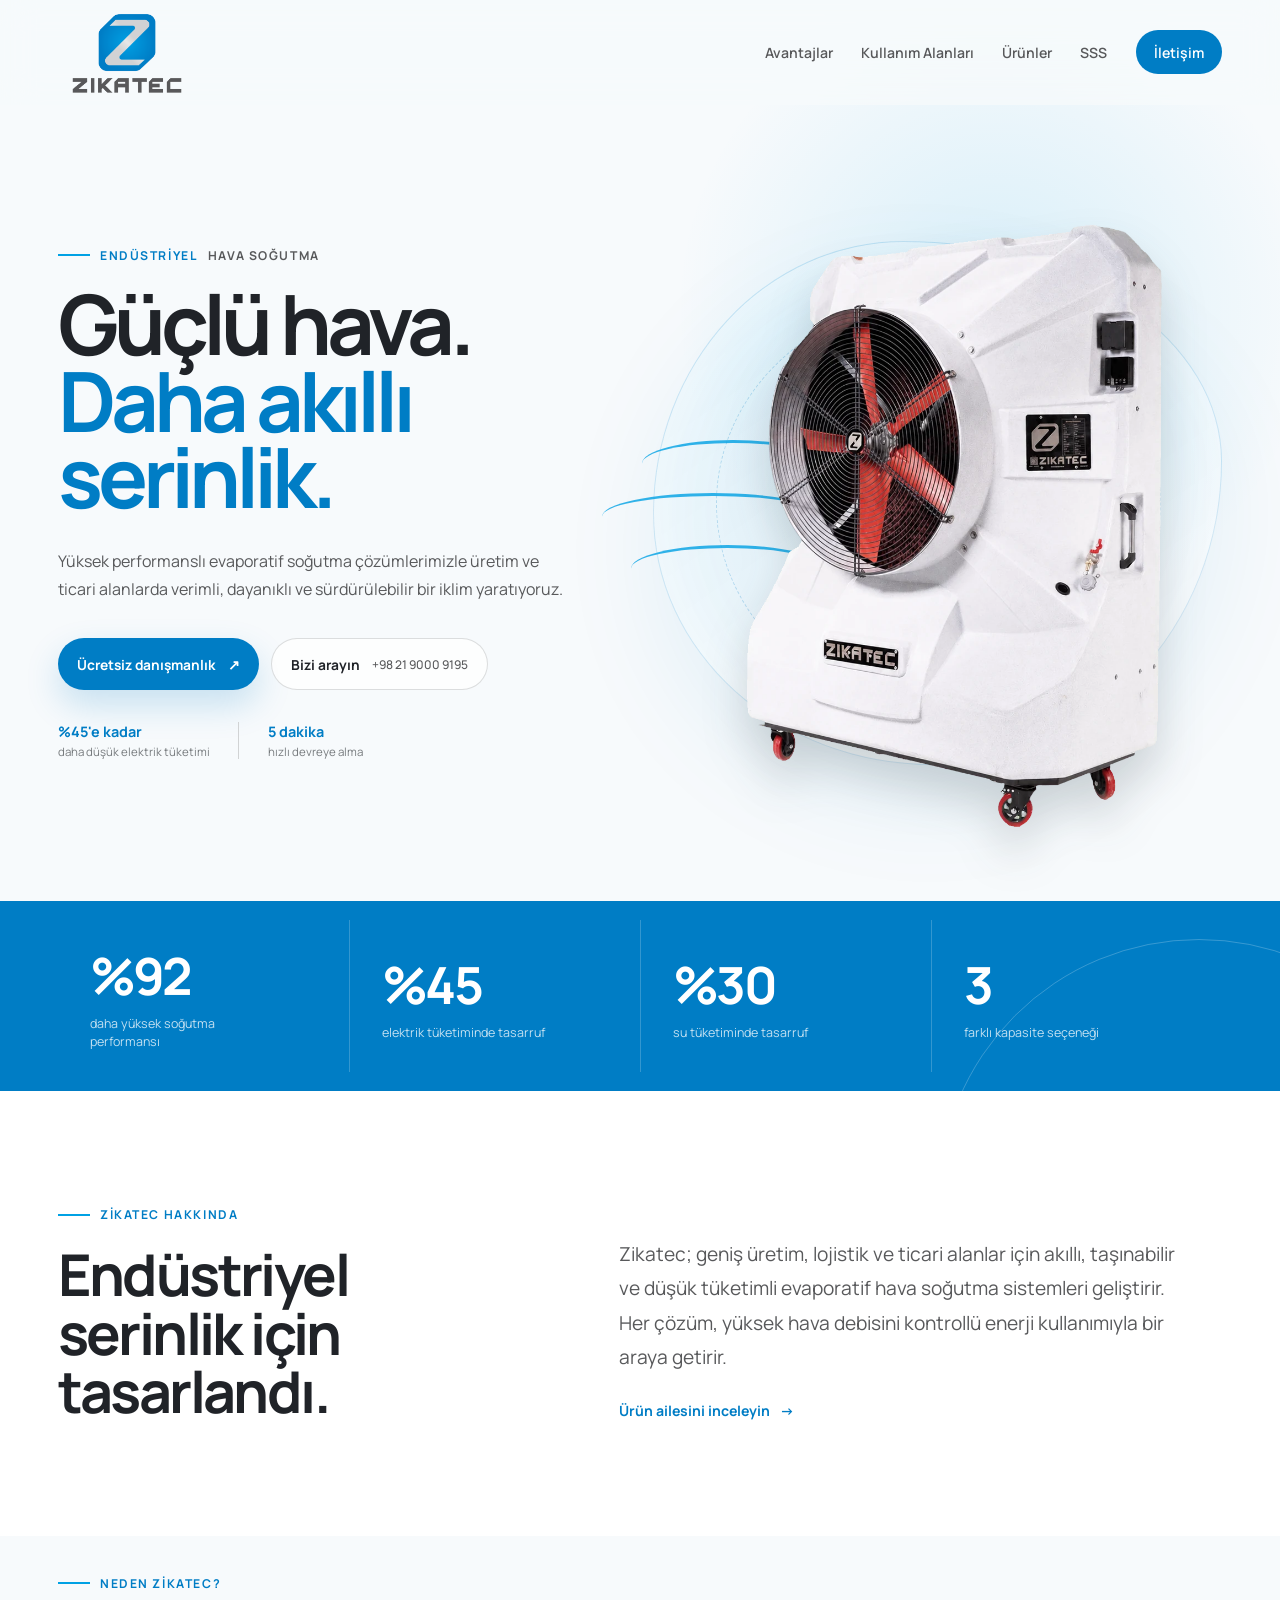
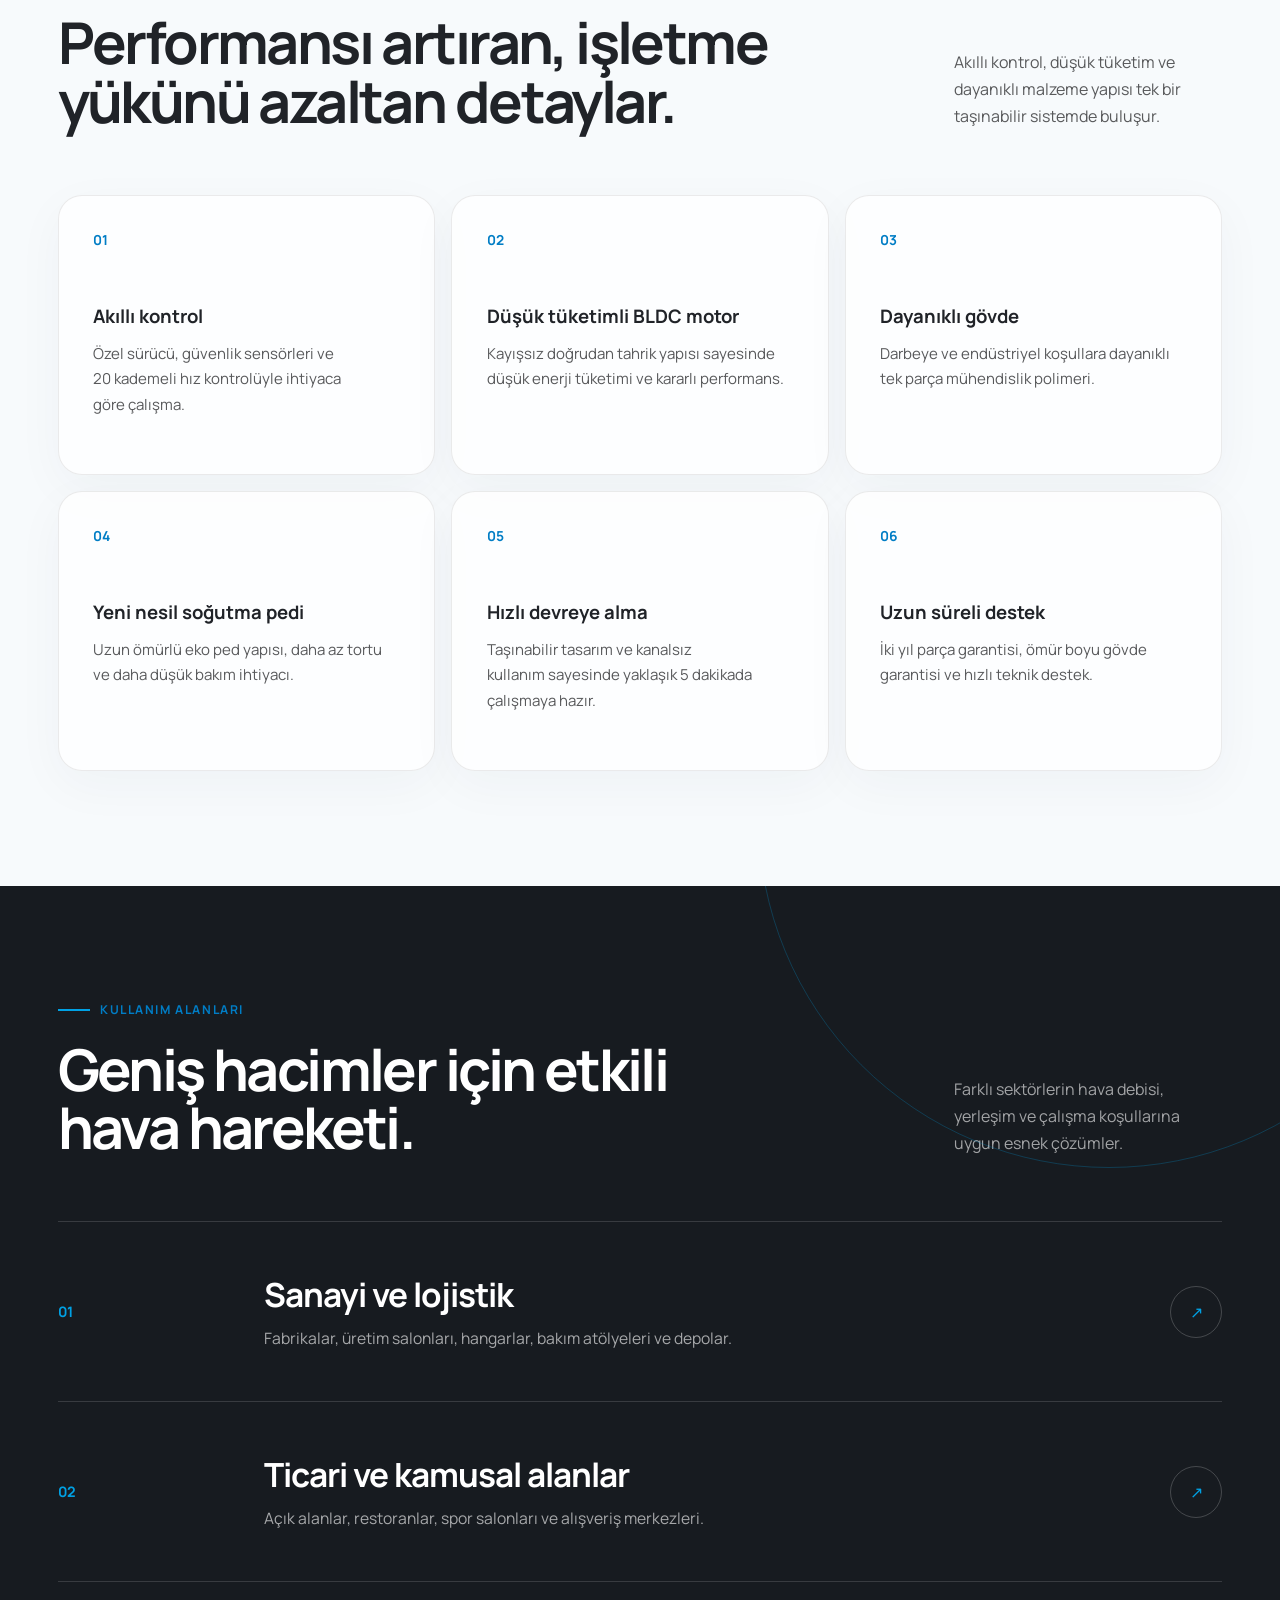
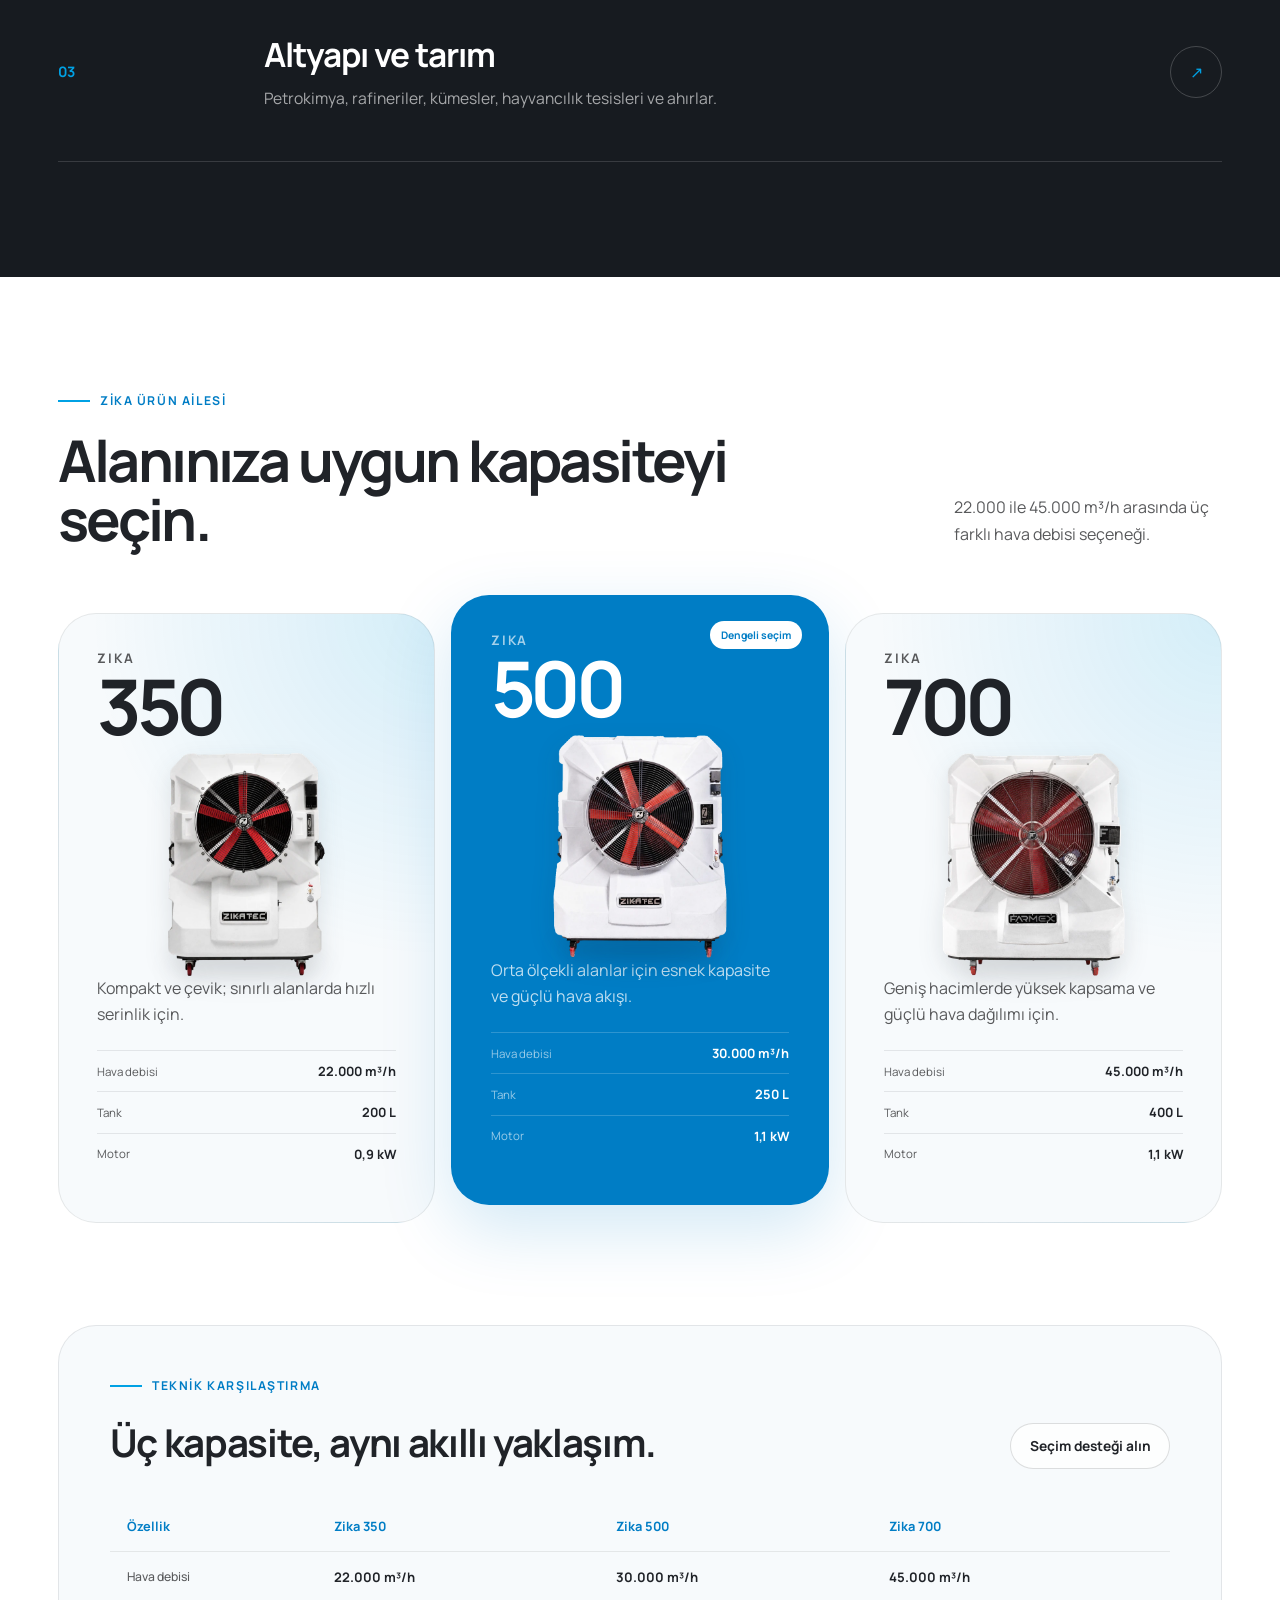
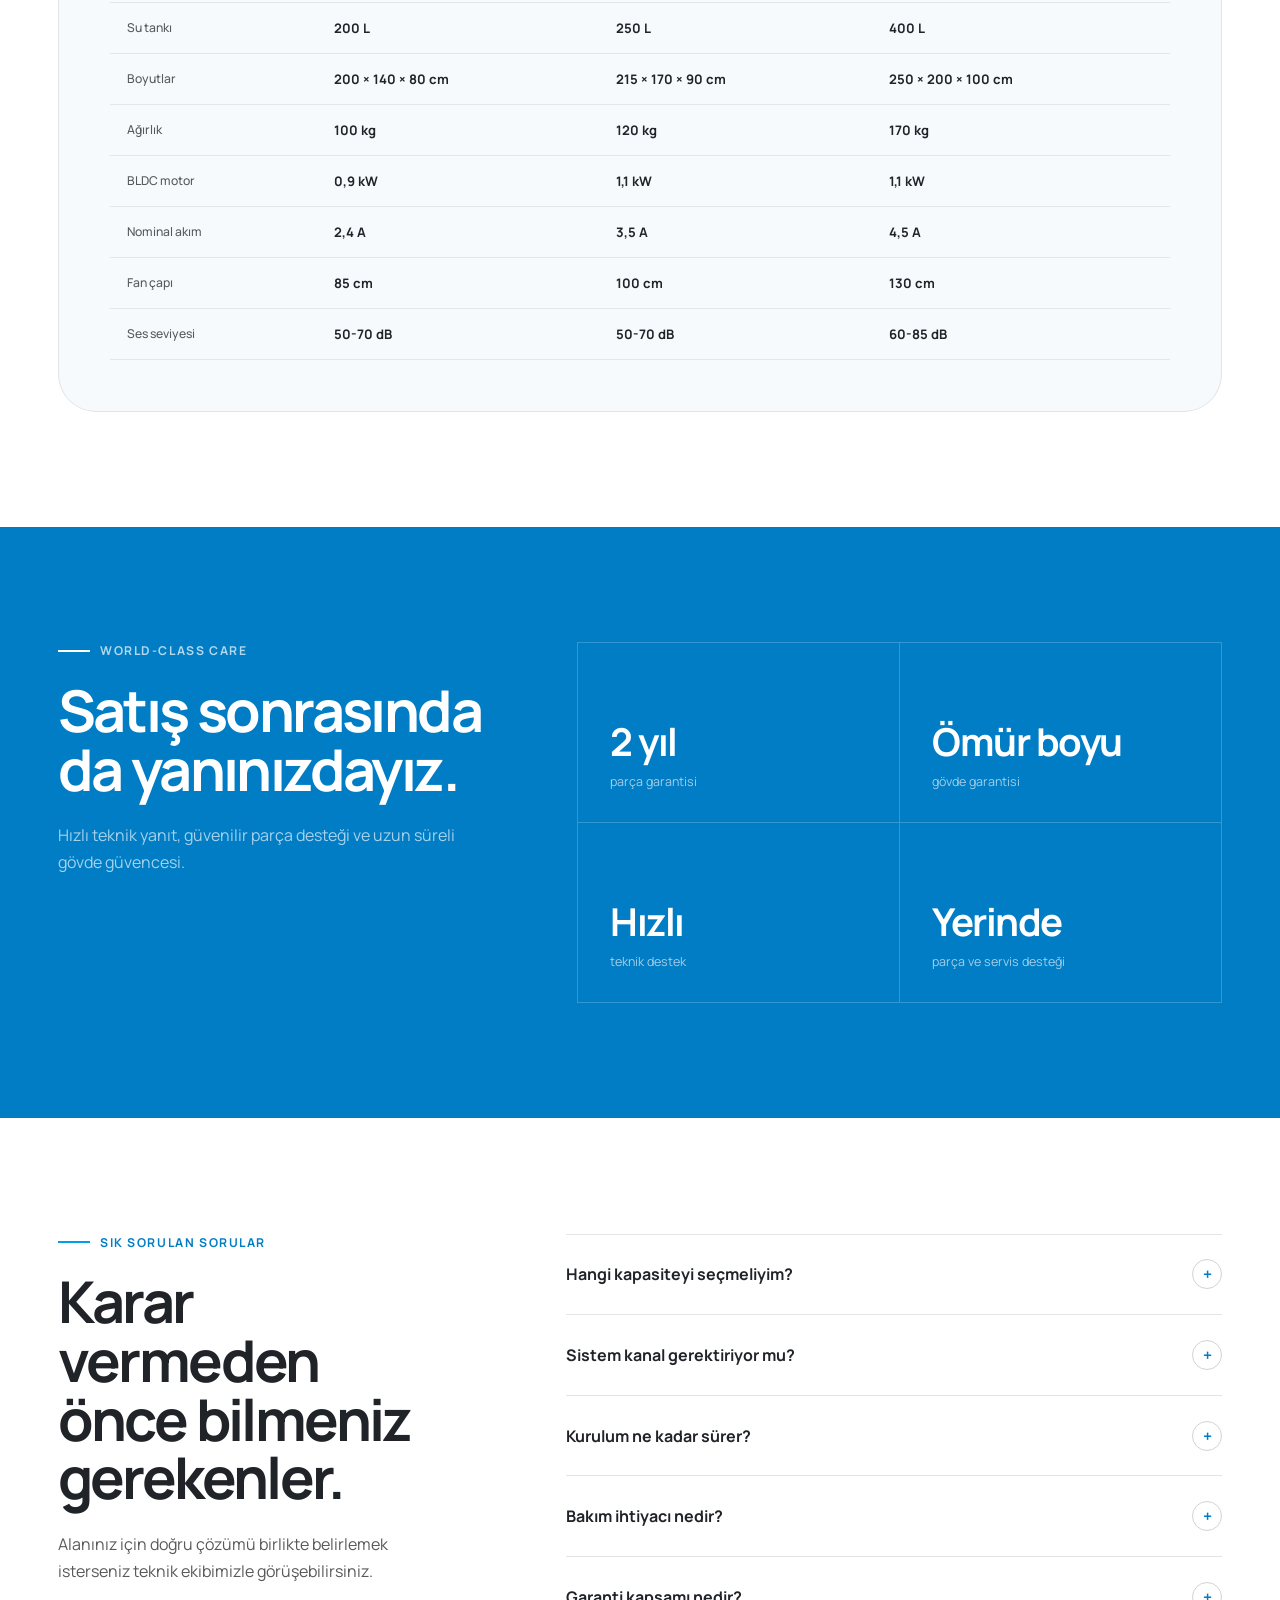
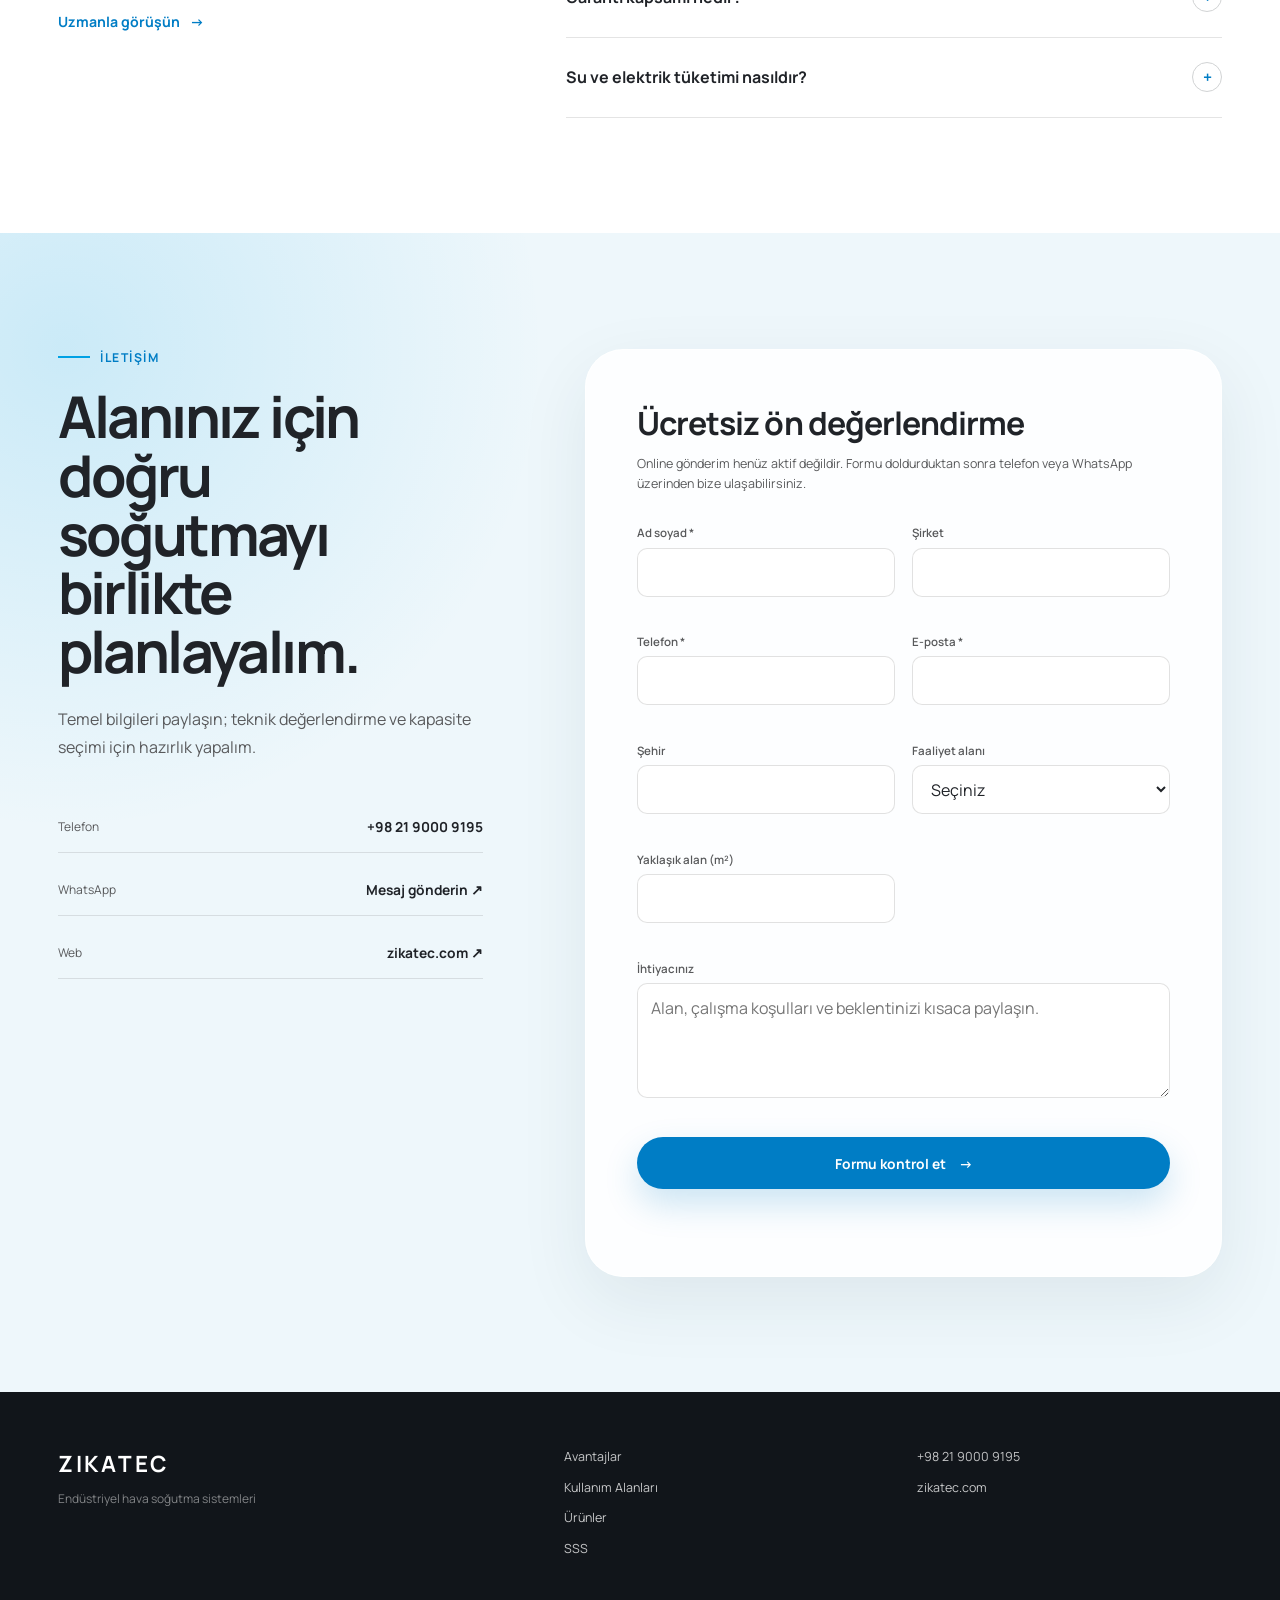
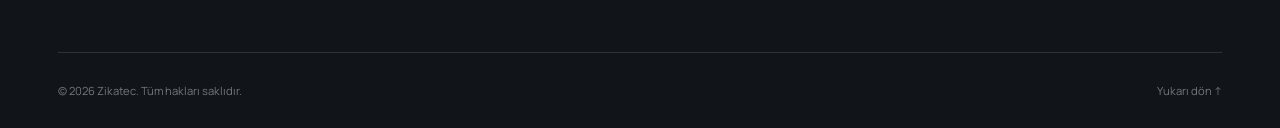
==== index.html @ 68fd5e72 "first commit prime" ====
<!doctype html>
<html lang="tr">
  <head>
    <meta charset="UTF-8" />
    <meta name="viewport" content="width=device-width, initial-scale=1.0" />
    <meta
      name="description"
      content="Zikatec, fabrikalar ve geniş ticari alanlar için yüksek performanslı, düşük tüketimli endüstriyel evaporatif hava soğutma çözümleri üretir."
    />
    <meta name="theme-color" content="#007dc5" />
    <meta property="og:title" content="Zikatec | Endüstriyel Hava Soğutma" />
    <meta
      property="og:description"
      content="Güçlü hava, daha akıllı serinlik. İhtiyacınıza uygun endüstriyel soğutma çözümünü birlikte belirleyelim."
    />
    <meta property="og:type" content="website" />
    <meta property="og:url" content="https://www.zikatec.com/" />
    <meta property="og:image" content="assets/images/products/DSC07255-cutout.png" />
    <title>Zikatec | Endüstriyel Hava Soğutma Sistemleri</title>
    <link rel="canonical" href="https://www.zikatec.com/" />
    <link rel="icon" type="image/png" href="assets/images/zikatec-logo.png" />
    <link rel="stylesheet" href="styles.css" />
    <script type="application/ld+json">
      {
        "@context": "https://schema.org",
        "@type": "Organization",
        "name": "Zikatec",
        "url": "https://www.zikatec.com/",
        "logo": "https://www.zikatec.com/assets/images/zikatec-logo.png",
        "telephone": "+98 21 9000 9195",
        "areaServed": ["TR", "IR"],
        "description": "Endüstriyel evaporatif hava soğutma sistemleri üreticisi."
      }
    </script>
  </head>
  <body>
    <a class="skip-link" href="#main-content">İçeriğe geç</a>

    <header class="site-header" data-header>
      <div class="nav-shell">
        <a class="brand" href="#top" aria-label="Zikatec ana sayfa">
          <span class="brand__crop" aria-hidden="true">
            <img src="assets/images/zikatec-logo.png" alt="" width="4167" height="4167" />
          </span>
          <span class="sr-only">Zikatec</span>
        </a>

        <button
          class="nav-toggle"
          type="button"
          aria-label="Menüyü aç"
          aria-expanded="false"
          aria-controls="primary-navigation"
          data-nav-toggle
        >
          <span></span><span></span><span></span>
        </button>

        <nav class="primary-nav" id="primary-navigation" aria-label="Ana menü" data-nav>
          <a href="#avantajlar">Avantajlar</a>
          <a href="#kullanim-alanlari">Kullanım Alanları</a>
          <a href="#urunler">Ürünler</a>
          <a href="#sss">SSS</a>
          <a class="nav-contact" href="#iletisim">İletişim</a>
        </nav>
      </div>
    </header>

    <main id="main-content">
      <section class="hero section-shell" id="top" aria-labelledby="page-title">
        <div class="hero__content">
          <p class="eyebrow"><span>Endüstriyel</span> hava soğutma</p>
          <h1 id="page-title">
            Güçlü hava.<br />
            <span>Daha akıllı serinlik.</span>
          </h1>
          <p class="hero__copy">
            Yüksek performanslı evaporatif soğutma çözümlerimizle üretim ve ticari
            alanlarda verimli, dayanıklı ve sürdürülebilir bir iklim yaratıyoruz.
          </p>
          <div class="hero__actions">
            <a class="button button--primary" href="#iletisim">
              Ücretsiz danışmanlık
              <span aria-hidden="true">↗</span>
            </a>
            <a class="button button--ghost" href="tel:+982190009195">
              Bizi arayın
              <span aria-hidden="true">+98 21 9000 9195</span>
            </a>
          </div>
          <div class="hero__proof" aria-label="Öne çıkan performans değerleri">
            <div><strong>%45'e kadar</strong><span>daha düşük elektrik tüketimi</span></div>
            <div><strong>5 dakika</strong><span>hızlı devreye alma</span></div>
          </div>
        </div>

        <div class="hero__visual" aria-label="Zikatec endüstriyel hava soğutucu">
          <div class="product-stage">
            <span class="air-line air-line--one"></span>
            <span class="air-line air-line--two"></span>
            <span class="air-line air-line--three"></span>
            <div class="product-stage__halo"></div>
            <div class="product-stage__image-wrap">
              <picture>
                <source srcset="assets/images/products/DSC07255-hero.webp" type="image/webp" />
                <img
                  id="product-main-image"
                  class="product-stage__image"
                  src="assets/images/products/DSC07255-cutout.png"
                  alt="Zikatec endüstriyel evaporatif hava soğutucu"
                  width="1025"
                  height="1534"
                  fetchpriority="high"
                />
              </picture>
            </div>
          </div>
        </div>
      </section>

      <section class="impact-strip" aria-label="Zikatec performans özeti">
        <div class="section-shell impact-strip__grid">
          <div class="impact-item"><strong>%92</strong><span>daha yüksek soğutma performansı</span></div>
          <div class="impact-item"><strong>%45</strong><span>elektrik tüketiminde tasarruf</span></div>
          <div class="impact-item"><strong>%30</strong><span>su tüketiminde tasarruf</span></div>
          <div class="impact-item"><strong>3</strong><span>farklı kapasite seçeneği</span></div>
        </div>
      </section>

      <section class="about section-pad" id="hakkimizda">
        <div class="section-shell about__grid">
          <div>
            <p class="section-kicker">Zikatec hakkında</p>
            <h2>Endüstriyel serinlik için tasarlandı.</h2>
          </div>
          <div class="about__body">
            <p>
              Zikatec; geniş üretim, lojistik ve ticari alanlar için akıllı,
              taşınabilir ve düşük tüketimli evaporatif hava soğutma sistemleri
              geliştirir. Her çözüm, yüksek hava debisini kontrollü enerji kullanımıyla
              bir araya getirir.
            </p>
            <a class="text-link" href="#urunler">Ürün ailesini inceleyin <span aria-hidden="true">→</span></a>
          </div>
        </div>
      </section>

      <section class="advantages section-pad section-pad--tight" id="avantajlar">
        <div class="section-shell">
          <div class="section-heading">
            <div>
              <p class="section-kicker">Neden Zikatec?</p>
              <h2>Performansı artıran, işletme yükünü azaltan detaylar.</h2>
            </div>
            <p>
              Akıllı kontrol, düşük tüketim ve dayanıklı malzeme yapısı tek bir
              taşınabilir sistemde buluşur.
            </p>
          </div>

          <div class="advantage-grid">
            <article class="feature-card">
              <span class="feature-card__index">01</span>
              <h3>Akıllı kontrol</h3>
              <p>Özel sürücü, güvenlik sensörleri ve 20 kademeli hız kontrolüyle ihtiyaca göre çalışma.</p>
            </article>
            <article class="feature-card">
              <span class="feature-card__index">02</span>
              <h3>Düşük tüketimli BLDC motor</h3>
              <p>Kayışsız doğrudan tahrik yapısı sayesinde düşük enerji tüketimi ve kararlı performans.</p>
            </article>
            <article class="feature-card">
              <span class="feature-card__index">03</span>
              <h3>Dayanıklı gövde</h3>
              <p>Darbeye ve endüstriyel koşullara dayanıklı tek parça mühendislik polimeri.</p>
            </article>
            <article class="feature-card">
              <span class="feature-card__index">04</span>
              <h3>Yeni nesil soğutma pedi</h3>
              <p>Uzun ömürlü eko ped yapısı, daha az tortu ve daha düşük bakım ihtiyacı.</p>
            </article>
            <article class="feature-card">
              <span class="feature-card__index">05</span>
              <h3>Hızlı devreye alma</h3>
              <p>Taşınabilir tasarım ve kanalsız kullanım sayesinde yaklaşık 5 dakikada çalışmaya hazır.</p>
            </article>
            <article class="feature-card">
              <span class="feature-card__index">06</span>
              <h3>Uzun süreli destek</h3>
              <p>İki yıl parça garantisi, ömür boyu gövde garantisi ve hızlı teknik destek.</p>
            </article>
          </div>
        </div>
      </section>

      <section class="applications section-pad" id="kullanim-alanlari">
        <div class="section-shell">
          <div class="section-heading section-heading--light">
            <div>
              <p class="section-kicker">Kullanım alanları</p>
              <h2>Geniş hacimler için etkili hava hareketi.</h2>
            </div>
            <p>Farklı sektörlerin hava debisi, yerleşim ve çalışma koşullarına uygun esnek çözümler.</p>
          </div>

          <div class="application-grid">
            <article class="application-card">
              <span class="application-card__number">01</span>
              <div>
                <h3>Sanayi ve lojistik</h3>
                <p>Fabrikalar, üretim salonları, hangarlar, bakım atölyeleri ve depolar.</p>
              </div>
              <span class="application-card__arrow" aria-hidden="true">↗</span>
            </article>
            <article class="application-card">
              <span class="application-card__number">02</span>
              <div>
                <h3>Ticari ve kamusal alanlar</h3>
                <p>Açık alanlar, restoranlar, spor salonları ve alışveriş merkezleri.</p>
              </div>
              <span class="application-card__arrow" aria-hidden="true">↗</span>
            </article>
            <article class="application-card">
              <span class="application-card__number">03</span>
              <div>
                <h3>Altyapı ve tarım</h3>
                <p>Petrokimya, rafineriler, kümesler, hayvancılık tesisleri ve ahırlar.</p>
              </div>
              <span class="application-card__arrow" aria-hidden="true">↗</span>
            </article>
          </div>
        </div>
      </section>

      <section class="products section-pad" id="urunler">
        <div class="section-shell">
          <div class="section-heading">
            <div>
              <p class="section-kicker">Zika ürün ailesi</p>
              <h2>Alanınıza uygun kapasiteyi seçin.</h2>
            </div>
            <p>22.000 ile 45.000 m³/h arasında üç farklı hava debisi seçeneği.</p>
          </div>

          <div class="product-cards">
            <article class="product-card">
              <div class="product-card__top"><span>ZIKA</span><strong>350</strong></div>
              <div class="product-card__visual">
                <picture>
                  <source srcset="assets/images/products/cards/zika-350.webp" type="image/webp" />
                  <img src="assets/images/products/cards/zika-350-cutout.png" alt="Zika 350 endüstriyel hava soğutucu" width="1019" height="1543" loading="lazy" decoding="async" />
                </picture>
              </div>
              <p>Kompakt ve çevik; sınırlı alanlarda hızlı serinlik için.</p>
              <dl>
                <div><dt>Hava debisi</dt><dd>22.000 m³/h</dd></div>
                <div><dt>Tank</dt><dd>200 L</dd></div>
                <div><dt>Motor</dt><dd>0,9 kW</dd></div>
              </dl>
            </article>
            <article class="product-card product-card--featured">
              <span class="product-card__badge">Dengeli seçim</span>
              <div class="product-card__top"><span>ZIKA</span><strong>500</strong></div>
              <div class="product-card__visual">
                <picture>
                  <source srcset="assets/images/products/cards/zika-500.webp" type="image/webp" />
                  <img src="assets/images/products/cards/zika-500-cutout.png" alt="Zika 500 endüstriyel hava soğutucu" width="1025" height="1534" loading="lazy" decoding="async" />
                </picture>
              </div>
              <p>Orta ölçekli alanlar için esnek kapasite ve güçlü hava akışı.</p>
              <dl>
                <div><dt>Hava debisi</dt><dd>30.000 m³/h</dd></div>
                <div><dt>Tank</dt><dd>250 L</dd></div>
                <div><dt>Motor</dt><dd>1,1 kW</dd></div>
              </dl>
            </article>
            <article class="product-card">
              <div class="product-card__top"><span>ZIKA</span><strong>700</strong></div>
              <div class="product-card__visual">
                <picture>
                  <source srcset="assets/images/products/cards/zika-700.webp" type="image/webp" />
                  <img src="assets/images/products/cards/zika-700-cutout.png" alt="Zika 700 endüstriyel hava soğutucu" width="940" height="1672" loading="lazy" decoding="async" />
                </picture>
              </div>
              <p>Geniş hacimlerde yüksek kapsama ve güçlü hava dağılımı için.</p>
              <dl>
                <div><dt>Hava debisi</dt><dd>45.000 m³/h</dd></div>
                <div><dt>Tank</dt><dd>400 L</dd></div>
                <div><dt>Motor</dt><dd>1,1 kW</dd></div>
              </dl>
            </article>
          </div>

          <div class="comparison" aria-labelledby="comparison-title">
            <div class="comparison__heading">
              <div>
                <p class="section-kicker">Teknik karşılaştırma</p>
                <h3 id="comparison-title">Üç kapasite, aynı akıllı yaklaşım.</h3>
              </div>
              <a class="button button--small button--ghost" href="#iletisim">Seçim desteği alın</a>
            </div>
            <div class="table-wrap" tabindex="0" aria-label="Ürün karşılaştırma tablosu; yatay kaydırılabilir">
              <table>
                <thead>
                  <tr><th scope="col">Özellik</th><th scope="col">Zika 350</th><th scope="col">Zika 500</th><th scope="col">Zika 700</th></tr>
                </thead>
                <tbody>
                  <tr><th scope="row">Hava debisi</th><td>22.000 m³/h</td><td>30.000 m³/h</td><td>45.000 m³/h</td></tr>
                  <tr><th scope="row">Su tankı</th><td>200 L</td><td>250 L</td><td>400 L</td></tr>
                  <tr><th scope="row">Boyutlar</th><td>200 × 140 × 80 cm</td><td>215 × 170 × 90 cm</td><td>250 × 200 × 100 cm</td></tr>
                  <tr><th scope="row">Ağırlık</th><td>100 kg</td><td>120 kg</td><td>170 kg</td></tr>
                  <tr><th scope="row">BLDC motor</th><td>0,9 kW</td><td>1,1 kW</td><td>1,1 kW</td></tr>
                  <tr><th scope="row">Nominal akım</th><td>2,4 A</td><td>3,5 A</td><td>4,5 A</td></tr>
                  <tr><th scope="row">Fan çapı</th><td>85 cm</td><td>100 cm</td><td>130 cm</td></tr>
                  <tr><th scope="row">Ses seviyesi</th><td>50-70 dB</td><td>50-70 dB</td><td>60-85 dB</td></tr>
                </tbody>
              </table>
            </div>
          </div>
        </div>
      </section>

      <section class="care section-pad" aria-labelledby="care-title">
        <div class="section-shell care__grid">
          <div class="care__intro">
            <p class="section-kicker">World-Class Care</p>
            <h2 id="care-title">Satış sonrasında da yanınızdayız.</h2>
            <p>Hızlı teknik yanıt, güvenilir parça desteği ve uzun süreli gövde güvencesi.</p>
          </div>
          <div class="care__items">
            <article><strong>2 yıl</strong><span>parça garantisi</span></article>
            <article><strong>Ömür boyu</strong><span>gövde garantisi</span></article>
            <article><strong>Hızlı</strong><span>teknik destek</span></article>
            <article><strong>Yerinde</strong><span>parça ve servis desteği</span></article>
          </div>
        </div>
      </section>

      <section class="faq section-pad" id="sss">
        <div class="section-shell faq__grid">
          <div class="faq__intro">
            <p class="section-kicker">Sık sorulan sorular</p>
            <h2>Karar vermeden önce bilmeniz gerekenler.</h2>
            <p>Alanınız için doğru çözümü birlikte belirlemek isterseniz teknik ekibimizle görüşebilirsiniz.</p>
            <a class="text-link" href="#iletisim">Uzmanla görüşün <span aria-hidden="true">→</span></a>
          </div>
          <div class="faq__list">
            <details>
              <summary>Hangi kapasiteyi seçmeliyim?<span aria-hidden="true">+</span></summary>
              <p>Doğru seçim; alan hacmi, çalışma koşulları, kapı açıklıkları ve hedeflenen hava değişimine göre yapılır. Formdaki alan bilgilerini paylaşarak ön değerlendirme isteyebilirsiniz.</p>
            </details>
            <details>
              <summary>Sistem kanal gerektiriyor mu?<span aria-hidden="true">+</span></summary>
              <p>Taşınabilir Zika serisi, doğrudan hava üfleme için tasarlanmıştır ve çoğu kullanımda kanal tesisatına ihtiyaç duymaz.</p>
            </details>
            <details>
              <summary>Kurulum ne kadar sürer?<span aria-hidden="true">+</span></summary>
              <p>Uygun elektrik ve su bağlantısı hazır olduğunda cihaz yaklaşık 5 dakika içinde devreye alınabilir.</p>
            </details>
            <details>
              <summary>Bakım ihtiyacı nedir?<span aria-hidden="true">+</span></summary>
              <p>Periyodik su sistemi, pompa ve ped kontrolü önerilir. Yeni nesil eko ped yapısı tortu oluşumunu ve bakım ihtiyacını azaltmaya yardımcı olur.</p>
            </details>
            <details>
              <summary>Garanti kapsamı nedir?<span aria-hidden="true">+</span></summary>
              <p>Parçalar iki yıl, tek parça mühendislik polimeri gövde ise ömür boyu garanti kapsamındadır. Nihai koşullar teklif ve garanti belgesinde belirtilir.</p>
            </details>
            <details>
              <summary>Su ve elektrik tüketimi nasıldır?<span aria-hidden="true">+</span></summary>
              <p>Akıllı kontrol ve BLDC motor yapısı, yaygın endüstriyel çözümlere kıyasla elektrikte %45'e, suda %30'a kadar tasarruf sağlayabilir.</p>
            </details>
          </div>
        </div>
      </section>

      <section class="contact section-pad" id="iletisim">
        <div class="section-shell contact__grid">
          <div class="contact__content">
            <p class="section-kicker">İletişim</p>
            <h2>Alanınız için doğru soğutmayı birlikte planlayalım.</h2>
            <p>Temel bilgileri paylaşın; teknik değerlendirme ve kapasite seçimi için hazırlık yapalım.</p>

            <div class="contact-methods">
              <a href="tel:+982190009195">
                <span>Telefon</span>
                <strong>+98 21 9000 9195</strong>
              </a>
              <a href="https://wa.me/982190009195?text=Merhaba%20Zikatec%2C%20end%C3%BCstriyel%20so%C4%9Futma%20%C3%A7%C3%B6z%C3%BCmleri%20hakk%C4%B1nda%20bilgi%20almak%20istiyorum." target="_blank" rel="noopener noreferrer">
                <span>WhatsApp</span>
                <strong>Mesaj gönderin ↗</strong>
              </a>
              <a href="https://www.zikatec.com/" target="_blank" rel="noopener noreferrer">
                <span>Web</span>
                <strong>zikatec.com ↗</strong>
              </a>
            </div>
          </div>

          <form class="lead-form" data-lead-form novalidate>
            <div class="lead-form__heading">
              <h3>Ücretsiz ön değerlendirme</h3>
              <p>Online gönderim henüz aktif değildir. Formu doldurduktan sonra telefon veya WhatsApp üzerinden bize ulaşabilirsiniz.</p>
            </div>

            <div class="form-grid">
              <label>
                <span>Ad soyad *</span>
                <input type="text" name="fullName" autocomplete="name" required />
                <small class="field-error"></small>
              </label>
              <label>
                <span>Şirket</span>
                <input type="text" name="company" autocomplete="organization" />
                <small class="field-error"></small>
              </label>
              <label>
                <span>Telefon *</span>
                <input type="tel" name="phone" autocomplete="tel" inputmode="tel" required />
                <small class="field-error"></small>
              </label>
              <label>
                <span>E-posta *</span>
                <input type="email" name="email" autocomplete="email" required />
                <small class="field-error"></small>
              </label>
              <label>
                <span>Şehir</span>
                <input type="text" name="city" autocomplete="address-level2" />
                <small class="field-error"></small>
              </label>
              <label>
                <span>Faaliyet alanı</span>
                <select name="industry">
                  <option value="">Seçiniz</option>
                  <option>Üretim / Fabrika</option>
                  <option>Lojistik / Depo</option>
                  <option>Ticari alan</option>
                  <option>Spor tesisi</option>
                  <option>Tarım / Hayvancılık</option>
                  <option>Diğer</option>
                </select>
                <small class="field-error"></small>
              </label>
              <label>
                <span>Yaklaşık alan (m²)</span>
                <input type="number" name="area" inputmode="numeric" min="1" step="1" />
                <small class="field-error"></small>
              </label>
              <label class="form-grid__wide">
                <span>İhtiyacınız</span>
                <textarea name="message" rows="4" placeholder="Alan, çalışma koşulları ve beklentinizi kısaca paylaşın."></textarea>
                <small class="field-error"></small>
              </label>
            </div>

            <button class="button button--primary lead-form__submit" type="submit">Formu kontrol et <span aria-hidden="true">→</span></button>
            <p class="form-status" role="status" aria-live="polite" data-form-status></p>
          </form>
        </div>
      </section>
    </main>

    <footer class="site-footer">
      <div class="section-shell footer__grid">
        <div class="footer__brand">
          <span>ZIKATEC</span>
          <p>Endüstriyel hava soğutma sistemleri</p>
        </div>
        <div class="footer__links">
          <a href="#avantajlar">Avantajlar</a>
          <a href="#kullanim-alanlari">Kullanım Alanları</a>
          <a href="#urunler">Ürünler</a>
          <a href="#sss">SSS</a>
        </div>
        <div class="footer__contact">
          <a href="tel:+982190009195">+98 21 9000 9195</a>
          <a href="https://www.zikatec.com/">zikatec.com</a>
        </div>
      </div>
      <div class="section-shell footer__bottom">
        <p>© <span id="year"></span> Zikatec. Tüm hakları saklıdır.</p>
        <a href="#top">Yukarı dön ↑</a>
      </div>
    </footer>

    <script src="script.js"></script>
  </body>
</html>
---- styles.css ----
@font-face {
  font-family: "Manrope";
  font-style: normal;
  font-weight: 400;
  font-display: swap;
  src: url("assets/fonts/Manrope-Regular.ttf") format("truetype");
}

@font-face {
  font-family: "Manrope";
  font-style: normal;
  font-weight: 500;
  font-display: swap;
  src: url("assets/fonts/Manrope-Medium.ttf") format("truetype");
}

@font-face {
  font-family: "Manrope";
  font-style: normal;
  font-weight: 600;
  font-display: swap;
  src: url("assets/fonts/Manrope-SemiBold.ttf") format("truetype");
}

@font-face {
  font-family: "Manrope";
  font-style: normal;
  font-weight: 700;
  font-display: swap;
  src: url("assets/fonts/Manrope-Bold.ttf") format("truetype");
}

:root {
  --blue: #00a1e4;
  --blue-dark: #007dc5;
  --blue-deep: #075985;
  --ink: #202328;
  --graphite: #58595b;
  --silver: #d1d3d4;
  --mist: #e6e7e8;
  --paper: #f7fafc;
  --white: #ffffff;
  --red: #e74436;
  --radius-sm: 14px;
  --radius-md: 24px;
  --radius-lg: 38px;
  --shadow-soft: 0 24px 70px rgba(25, 52, 67, 0.08);
  --mouse-x: 0px;
  --mouse-y: 0px;
}

* {
  box-sizing: border-box;
}

html {
  min-width: 320px;
  overflow-x: clip;
  scroll-behavior: smooth;
  scroll-padding-top: 108px;
}

body {
  min-height: 100vh;
  margin: 0;
  overflow-x: clip;
  color: var(--ink);
  background: var(--paper);
  font-family: "Manrope", "Segoe UI", Arial, sans-serif;
  text-rendering: optimizeLegibility;
}

body.nav-open {
  overflow: hidden;
}

a {
  color: inherit;
  text-decoration: none;
}

button,
input,
select,
textarea {
  font: inherit;
}

button,
a {
  -webkit-tap-highlight-color: transparent;
}

img {
  max-width: 100%;
}

.section-shell,
.nav-shell {
  width: min(100% - clamp(2.4rem, 9vw, 11rem), 1420px);
  margin-inline: auto;
}

.section-pad {
  padding-block: clamp(5rem, 9vw, 9rem);
}

.section-pad--tight {
  padding-top: clamp(1rem, 3vw, 3rem);
}

.skip-link {
  position: fixed;
  z-index: 1000;
  top: 12px;
  left: 12px;
  padding: 0.75rem 1rem;
  border-radius: 8px;
  color: var(--white);
  background: var(--ink);
  transform: translateY(-160%);
  transition: transform 150ms ease;
}

.skip-link:focus {
  transform: translateY(0);
}

.site-header {
  position: sticky;
  z-index: 100;
  top: 0;
  border-bottom: 1px solid transparent;
  background: rgba(247, 250, 252, 0.78);
  backdrop-filter: blur(18px);
  transition: border-color 180ms ease, box-shadow 180ms ease, background 180ms ease;
}

.site-header.is-scrolled {
  border-color: rgba(88, 89, 91, 0.14);
  background: rgba(255, 255, 255, 0.92);
  box-shadow: 0 10px 34px rgba(25, 52, 67, 0.06);
}

.nav-shell {
  display: flex;
  height: 104px;
  align-items: center;
  justify-content: space-between;
}

.brand {
  display: grid;
  width: 138px;
  height: 92px;
  flex: 0 0 auto;
  place-items: center;
}

.brand__crop {
  position: relative;
  display: grid;
  width: 100%;
  height: 100%;
  overflow: hidden;
  place-items: center;
}

.brand__crop img {
  position: absolute;
  width: 144px;
  height: 144px;
  max-width: none;
  top: 50%;
  left: 50%;
  object-fit: contain;
  transform: translate(-50%, -47%);
}

.primary-nav {
  display: flex;
  align-items: center;
  gap: clamp(1.25rem, 2.2vw, 2.5rem);
  color: var(--graphite);
  font-size: 0.88rem;
  font-weight: 600;
}

.primary-nav > a:not(.nav-contact) {
  position: relative;
  padding-block: 0.7rem;
}

.primary-nav > a:not(.nav-contact)::after {
  position: absolute;
  width: 0;
  height: 2px;
  right: 0;
  bottom: 3px;
  content: "";
  background: var(--blue);
  transition: width 180ms ease;
}

.primary-nav > a:hover::after,
.primary-nav > a:focus-visible::after {
  width: 100%;
}

.nav-contact {
  padding: 0.8rem 1.15rem;
  border-radius: 999px;
  color: var(--white);
  background: var(--blue-dark);
  transition: background 180ms ease, transform 180ms ease;
}

.nav-contact:hover,
.nav-contact:focus-visible {
  background: var(--blue-deep);
  transform: translateY(-2px);
}

.nav-toggle {
  display: none;
}

.hero {
  position: relative;
  display: grid;
  min-height: calc(100vh - 104px);
  padding-block: clamp(3.5rem, 7vh, 7rem);
  align-items: center;
  grid-template-columns: minmax(0, 0.94fr) minmax(430px, 1.06fr);
  gap: clamp(2rem, 7vw, 8rem);
}

.hero::before {
  position: absolute;
  z-index: -2;
  width: 50vw;
  height: 54vw;
  max-width: 780px;
  max-height: 820px;
  top: -18%;
  right: -8%;
  content: "";
  background: radial-gradient(circle, rgba(0, 161, 228, 0.13), transparent 68%);
  pointer-events: none;
}

.hero__content {
  position: relative;
  z-index: 2;
  max-width: 650px;
}

.eyebrow,
.section-kicker {
  display: flex;
  margin: 0 0 1.35rem;
  align-items: center;
  gap: 0.65rem;
  color: var(--graphite);
  font-size: 0.76rem;
  font-weight: 700;
  letter-spacing: 0.13em;
  text-transform: uppercase;
}

.eyebrow::before,
.section-kicker::before {
  width: 32px;
  height: 2px;
  flex: 0 0 auto;
  content: "";
  background: var(--blue);
}

.eyebrow span,
.section-kicker {
  color: var(--blue-dark);
}

h1,
h2,
h3,
p {
  text-wrap: pretty;
}

h1 {
  margin: 0;
  color: var(--ink);
  font-size: clamp(3.8rem, 6.5vw, 7rem);
  font-weight: 700;
  letter-spacing: -0.06em;
  line-height: 0.92;
}

h1 span {
  color: var(--blue-dark);
}

.hero__copy {
  max-width: 590px;
  margin: 2rem 0 0;
  color: var(--graphite);
  font-size: clamp(1rem, 1.25vw, 1.16rem);
  line-height: 1.75;
}

.hero__actions {
  display: flex;
  margin-top: 2.2rem;
  align-items: center;
  flex-wrap: wrap;
  gap: 0.75rem;
}

.button {
  display: inline-flex;
  min-height: 52px;
  padding: 0.78rem 1.15rem;
  align-items: center;
  justify-content: center;
  gap: 0.8rem;
  border: 1px solid transparent;
  border-radius: 999px;
  font-size: 0.86rem;
  font-weight: 700;
  cursor: pointer;
  transition: background 180ms ease, border-color 180ms ease, color 180ms ease, transform 180ms ease;
}

.button:hover,
.button:focus-visible {
  outline: none;
  transform: translateY(-2px);
}

.button--primary {
  color: var(--white);
  background: var(--blue-dark);
  box-shadow: 0 15px 35px rgba(0, 125, 197, 0.2);
}

.button--primary:hover,
.button--primary:focus-visible {
  background: var(--blue-deep);
}

.button--ghost {
  border-color: rgba(88, 89, 91, 0.2);
  color: var(--ink);
  background: rgba(255, 255, 255, 0.72);
}

.button--ghost:hover,
.button--ghost:focus-visible {
  border-color: var(--blue-dark);
  color: var(--blue-dark);
}

.button--ghost span {
  color: var(--graphite);
  font-size: 0.75rem;
  font-weight: 500;
}

.button--small {
  min-height: 44px;
}

.hero__proof {
  display: flex;
  margin-top: 2rem;
  gap: 1.8rem;
}

.hero__proof div {
  display: grid;
  gap: 0.2rem;
}

.hero__proof div + div {
  padding-left: 1.8rem;
  border-left: 1px solid var(--silver);
}

.hero__proof strong {
  color: var(--blue-dark);
  font-size: 0.9rem;
}

.hero__proof span {
  color: #777b7e;
  font-size: 0.72rem;
}

.hero__visual {
  position: relative;
  display: grid;
  min-height: 570px;
  place-items: center;
  transform: translate(var(--mouse-x), var(--mouse-y));
  transition: transform 800ms cubic-bezier(0.2, 0.8, 0.2, 1);
}

.product-stage {
  position: relative;
  width: min(100%, 610px);
  aspect-ratio: 1 / 0.92;
  border: 1px solid rgba(0, 125, 197, 0.12);
  border-radius: 44% 56% 51% 49% / 52% 42% 58% 48%;
  background:
    radial-gradient(circle at 52% 50%, rgba(255, 255, 255, 0.98) 0 17%, rgba(230, 231, 232, 0.8) 17.5% 31%, transparent 31.5%),
    linear-gradient(145deg, rgba(0, 161, 228, 0.1), rgba(0, 125, 197, 0.025));
  box-shadow: inset 0 0 90px rgba(255, 255, 255, 0.75), 0 40px 100px rgba(0, 125, 197, 0.08);
}

.product-stage::before,
.product-stage::after {
  position: absolute;
  border-radius: 50%;
  content: "";
}

.product-stage::before {
  width: 78%;
  height: 78%;
  top: 11%;
  left: 11%;
  border: 1px dashed rgba(0, 125, 197, 0.23);
  animation: orbit 28s linear infinite;
}

.product-stage::after {
  width: 10px;
  height: 10px;
  top: 10.5%;
  left: 48%;
  background: var(--blue);
  box-shadow: 0 0 0 8px rgba(0, 161, 228, 0.12);
}

.product-stage__halo {
  position: absolute;
  width: 55%;
  height: 13%;
  left: 25%;
  bottom: 8%;
  border-radius: 50%;
  background: rgba(32, 35, 40, 0.15);
  filter: blur(22px);
}

.product-stage__image-wrap {
  position: absolute;
  z-index: 3;
  display: grid;
  width: 80%;
  height: 103%;
  top: -7%;
  left: 13%;
  place-items: center;
}

.product-stage__image-wrap picture {
  display: contents;
}

.product-stage__image {
  display: block;
  width: 100%;
  height: 100%;
  object-fit: contain;
  filter: drop-shadow(0 26px 22px rgba(40, 51, 58, 0.18));
}

.air-line {
  position: absolute;
  z-index: 2;
  width: 36%;
  height: 9%;
  right: 70%;
  border-top: 3px solid var(--blue);
  border-radius: 50%;
  opacity: 0.8;
  animation: airflow 2.7s ease-in-out infinite;
}

.air-line::after {
  position: absolute;
  width: 7px;
  height: 7px;
  top: -5px;
  right: 0;
  border-radius: 50%;
  content: "";
  background: var(--blue);
}

.air-line--one { top: 38%; width: 32%; }
.air-line--two { top: 48%; width: 39%; animation-delay: -0.8s; }
.air-line--three { top: 58%; width: 34%; animation-delay: -1.6s; }

.impact-strip {
  position: relative;
  color: var(--white);
  background: var(--blue-dark);
  overflow: hidden;
}

.impact-strip::after {
  position: absolute;
  width: 520px;
  height: 520px;
  right: -180px;
  bottom: -370px;
  border: 1px solid rgba(255, 255, 255, 0.22);
  border-radius: 50%;
  content: "";
}

.impact-strip__grid {
  display: grid;
  min-height: 190px;
  align-items: center;
  grid-template-columns: repeat(4, 1fr);
}

.impact-item {
  display: grid;
  padding: 1.8rem clamp(1.2rem, 2.5vw, 2.5rem);
  gap: 0.3rem;
}

.impact-item + .impact-item {
  border-left: 1px solid rgba(255, 255, 255, 0.2);
}

.impact-item strong {
  font-size: clamp(2.4rem, 4vw, 4rem);
  letter-spacing: -0.05em;
}

.impact-item span {
  max-width: 170px;
  color: rgba(255, 255, 255, 0.76);
  font-size: 0.78rem;
  line-height: 1.5;
}

.about {
  background: var(--white);
}

.about__grid {
  display: grid;
  grid-template-columns: minmax(0, 0.85fr) minmax(0, 1.15fr);
  gap: clamp(3rem, 9vw, 10rem);
}

.about h2,
.section-heading h2,
.faq__intro h2,
.contact__content h2,
.care__intro h2 {
  margin: 0;
  max-width: 760px;
  font-size: clamp(2.35rem, 4.5vw, 4.8rem);
  letter-spacing: -0.045em;
  line-height: 1.02;
}

.about__body {
  align-self: end;
}

.about__body p {
  margin: 0 0 1.5rem;
  color: var(--graphite);
  font-size: clamp(1.05rem, 1.5vw, 1.3rem);
  line-height: 1.8;
}

.text-link {
  display: inline-flex;
  align-items: center;
  gap: 0.65rem;
  color: var(--blue-dark);
  font-size: 0.88rem;
  font-weight: 700;
}

.text-link span {
  transition: transform 180ms ease;
}

.text-link:hover span,
.text-link:focus-visible span {
  transform: translateX(4px);
}

.section-heading {
  display: grid;
  margin-bottom: clamp(2.8rem, 5vw, 5rem);
  align-items: end;
  grid-template-columns: minmax(0, 1.5fr) minmax(260px, 0.5fr);
  gap: clamp(2rem, 7vw, 8rem);
}

.section-heading > p {
  margin: 0;
  color: var(--graphite);
  line-height: 1.7;
}

.advantage-grid {
  display: grid;
  grid-template-columns: repeat(3, 1fr);
  gap: 1rem;
}

.feature-card {
  position: relative;
  min-height: 280px;
  padding: clamp(1.6rem, 2.7vw, 2.6rem);
  overflow: hidden;
  border: 1px solid rgba(88, 89, 91, 0.12);
  border-radius: var(--radius-md);
  background: rgba(255, 255, 255, 0.78);
  box-shadow: 0 14px 50px rgba(25, 52, 67, 0.04);
  transition: transform 200ms ease, box-shadow 200ms ease, border-color 200ms ease;
}

.feature-card:hover {
  border-color: rgba(0, 125, 197, 0.28);
  box-shadow: var(--shadow-soft);
  transform: translateY(-5px);
}

.feature-card--accent {
  color: var(--ink);
  border-color: rgba(88, 89, 91, 0.12);
  background: rgba(255, 255, 255, 0.78);
}

.feature-card__index {
  display: block;
  margin-bottom: 3.4rem;
  color: var(--blue-dark);
  font-size: 0.86rem;
  font-weight: 700;
}

.feature-card--accent .feature-card__index {
  color: var(--blue-dark);
}

.feature-card h3 {
  margin: 0 0 0.75rem;
  font-size: clamp(1.15rem, 1.45vw, 1.35rem);
  line-height: 1.35;
}

.feature-card p {
  margin: 0;
  color: var(--graphite);
  font-size: 0.94rem;
  line-height: 1.7;
}

.feature-card--accent p {
  color: var(--graphite);
}

.applications {
  position: relative;
  color: var(--white);
  background: #171b20;
  overflow: hidden;
}

.applications::before {
  position: absolute;
  width: 700px;
  height: 700px;
  top: -420px;
  right: -180px;
  border: 1px solid rgba(0, 161, 228, 0.25);
  border-radius: 50%;
  content: "";
}

.section-heading--light > p {
  color: rgba(255, 255, 255, 0.6);
}

.application-grid {
  display: grid;
  gap: 0;
  border-top: 1px solid rgba(255, 255, 255, 0.14);
}

.application-card {
  display: grid;
  min-height: 180px;
  padding: 2rem 0;
  align-items: center;
  grid-template-columns: 0.2fr 1fr auto;
  gap: 2rem;
  border-bottom: 1px solid rgba(255, 255, 255, 0.14);
  transition: padding 200ms ease, background 200ms ease;
}

.application-card:hover {
  padding-inline: 1.5rem;
  background: rgba(0, 161, 228, 0.08);
}

.application-card__number {
  color: var(--blue);
  font-size: 0.9rem;
  font-weight: 700;
}

.application-card h3 {
  margin: 0 0 0.55rem;
  font-size: clamp(1.65rem, 2.6vw, 2.45rem);
  letter-spacing: -0.03em;
}

.application-card p {
  margin: 0;
  color: rgba(255, 255, 255, 0.62);
  font-size: 0.98rem;
  line-height: 1.65;
}

.application-card__arrow {
  display: grid;
  width: 52px;
  height: 52px;
  place-items: center;
  border: 1px solid rgba(255, 255, 255, 0.2);
  border-radius: 50%;
  color: var(--blue);
}

.products {
  background: var(--white);
}

.product-cards {
  display: grid;
  grid-template-columns: repeat(3, 1fr);
  gap: 1rem;
}

.product-card {
  position: relative;
  display: grid;
  min-height: 610px;
  padding: clamp(1.6rem, 3vw, 3rem);
  overflow: hidden;
  grid-template-rows: auto 235px auto auto;
  align-content: start;
  border: 1px solid rgba(88, 89, 91, 0.12);
  border-radius: var(--radius-lg);
  background:
    radial-gradient(circle at 100% 0, rgba(0, 161, 228, 0.14), transparent 48%),
    var(--paper);
}

.product-card--featured {
  color: var(--white);
  border-color: transparent;
  background: var(--blue-dark);
  transform: translateY(-18px);
  box-shadow: 0 24px 70px rgba(0, 125, 197, 0.18);
}

.product-card__badge {
  position: absolute;
  top: 1.6rem;
  right: 1.6rem;
  padding: 0.45rem 0.7rem;
  border-radius: 999px;
  color: var(--blue-dark);
  background: var(--white);
  font-size: 0.65rem;
  font-weight: 700;
}

.product-card__top {
  display: grid;
  margin: 0;
  gap: 0.35rem;
  line-height: 1;
}

.product-card__top span {
  color: var(--graphite);
  font-size: 0.82rem;
  font-weight: 700;
  letter-spacing: 0.15em;
}

.product-card--featured .product-card__top span {
  color: rgba(255, 255, 255, 0.65);
}

.product-card__top strong {
  font-size: clamp(4.25rem, 6vw, 6rem);
  letter-spacing: -0.07em;
  line-height: 0.92;
}

.product-card__visual {
  position: relative;
  display: grid;
  height: 235px;
  margin: 0.35rem 0 1.25rem;
  place-items: center;
}

.product-card__visual::after {
  position: absolute;
  z-index: 0;
  width: 52%;
  height: 10%;
  left: 24%;
  bottom: 1%;
  border-radius: 50%;
  content: "";
  background: rgba(32, 35, 40, 0.1);
  filter: blur(12px);
}

.product-card--featured .product-card__visual::after {
  background: rgba(0, 48, 79, 0.24);
}

.product-card__visual picture {
  position: absolute;
  z-index: 1;
  inset: 0;
  display: grid;
  place-items: center;
}

.product-card__visual img {
  position: relative;
  display: block;
  width: auto;
  max-width: 88%;
  height: 235px;
  object-fit: contain;
  filter: drop-shadow(0 10px 12px rgba(33, 45, 51, 0.12));
  transition: transform 220ms ease;
}

.product-card:hover .product-card__visual img {
  transform: translateY(-3px) scale(1.01);
}

.product-card > p {
  min-height: 3.2rem;
  margin: 0 0 1.4rem;
  color: var(--graphite);
  line-height: 1.6;
}

.product-card--featured > p {
  color: rgba(255, 255, 255, 0.75);
}

.product-card dl {
  display: grid;
  margin: 0;
  gap: 0.7rem;
}

.product-card dl div {
  display: flex;
  padding-top: 0.7rem;
  align-items: center;
  justify-content: space-between;
  border-top: 1px solid rgba(88, 89, 91, 0.13);
}

.product-card--featured dl div {
  border-color: rgba(255, 255, 255, 0.18);
}

.product-card dt {
  color: var(--graphite);
  font-size: 0.72rem;
}

.product-card--featured dt {
  color: rgba(255, 255, 255, 0.6);
}

.product-card dd {
  margin: 0;
  font-size: 0.8rem;
  font-weight: 700;
}

.comparison {
  margin-top: clamp(4rem, 8vw, 8rem);
  padding: clamp(1.5rem, 4vw, 4rem);
  border: 1px solid rgba(88, 89, 91, 0.13);
  border-radius: var(--radius-lg);
  background: var(--paper);
}

.comparison__heading {
  display: flex;
  margin-bottom: 2rem;
  align-items: end;
  justify-content: space-between;
  gap: 2rem;
}

.comparison__heading h3 {
  margin: 0;
  font-size: clamp(1.8rem, 3vw, 3rem);
  letter-spacing: -0.035em;
}

.table-wrap {
  overflow-x: auto;
  overscroll-behavior-inline: contain;
}

table {
  width: 100%;
  min-width: 760px;
  border-collapse: collapse;
  text-align: left;
}

th,
td {
  padding: 1rem 1.1rem;
  border-bottom: 1px solid rgba(88, 89, 91, 0.12);
}

thead th {
  color: var(--blue-dark);
  font-size: 0.8rem;
}

tbody th {
  color: var(--graphite);
  font-size: 0.76rem;
  font-weight: 500;
}

td {
  font-size: 0.82rem;
  font-weight: 700;
}

.care {
  color: var(--white);
  background: var(--blue-dark);
}

.care .section-kicker {
  color: rgba(255, 255, 255, 0.7);
}

.care .section-kicker::before {
  background: var(--white);
}

.care__grid {
  display: grid;
  grid-template-columns: 0.8fr 1.2fr;
  gap: clamp(3rem, 7vw, 7rem);
}

.care__intro > p:last-child {
  max-width: 480px;
  margin: 1.5rem 0 0;
  color: rgba(255, 255, 255, 0.65);
  line-height: 1.7;
}

.care__items {
  display: grid;
  grid-template-columns: repeat(2, 1fr);
  border-top: 1px solid rgba(255, 255, 255, 0.2);
  border-left: 1px solid rgba(255, 255, 255, 0.2);
}

.care__items article {
  display: grid;
  min-height: 180px;
  padding: 2rem;
  align-content: end;
  gap: 0.35rem;
  border-right: 1px solid rgba(255, 255, 255, 0.2);
  border-bottom: 1px solid rgba(255, 255, 255, 0.2);
}

.care__items strong {
  font-size: clamp(1.6rem, 3vw, 2.7rem);
  letter-spacing: -0.04em;
}

.care__items span {
  color: rgba(255, 255, 255, 0.63);
  font-size: 0.78rem;
}

.faq {
  background: var(--white);
}

.faq__grid {
  display: grid;
  grid-template-columns: 0.75fr 1.25fr;
  gap: clamp(3rem, 9vw, 9rem);
}

.faq__intro {
  align-self: start;
  position: sticky;
  top: 140px;
}

.faq__intro > p:not(.section-kicker) {
  margin: 1.5rem 0;
  color: var(--graphite);
  line-height: 1.7;
}

.faq__list {
  border-top: 1px solid rgba(88, 89, 91, 0.16);
}

details {
  border-bottom: 1px solid rgba(88, 89, 91, 0.16);
}

summary {
  display: flex;
  padding: 1.55rem 0;
  align-items: center;
  justify-content: space-between;
  gap: 1rem;
  font-size: 1rem;
  font-weight: 700;
  cursor: pointer;
  list-style: none;
}

summary::-webkit-details-marker {
  display: none;
}

summary span {
  display: grid;
  width: 30px;
  height: 30px;
  flex: 0 0 auto;
  place-items: center;
  border: 1px solid var(--silver);
  border-radius: 50%;
  color: var(--blue-dark);
  transition: transform 180ms ease;
}

details[open] summary span {
  transform: rotate(45deg);
}

details > p {
  max-width: 720px;
  margin: -0.35rem 0 1.7rem;
  color: var(--graphite);
  font-size: 0.9rem;
  line-height: 1.75;
}

.contact {
  position: relative;
  overflow: hidden;
  background:
    radial-gradient(circle at 5% 10%, rgba(0, 161, 228, 0.15), transparent 30%),
    #eef7fb;
}

.contact__grid {
  display: grid;
  grid-template-columns: minmax(0, 0.8fr) minmax(500px, 1.2fr);
  gap: clamp(3rem, 8vw, 8rem);
}

.contact__content > p:not(.section-kicker) {
  max-width: 520px;
  margin: 1.5rem 0 2.5rem;
  color: var(--graphite);
  line-height: 1.75;
}

.contact-methods {
  display: grid;
  gap: 0.7rem;
}

.contact-methods a {
  display: flex;
  padding: 1rem 0;
  align-items: center;
  justify-content: space-between;
  gap: 1rem;
  border-bottom: 1px solid rgba(88, 89, 91, 0.16);
}

.contact-methods span {
  color: var(--graphite);
  font-size: 0.75rem;
}

.contact-methods strong {
  font-size: 0.86rem;
}

.contact-methods a:hover strong,
.contact-methods a:focus-visible strong {
  color: var(--blue-dark);
}

.lead-form {
  padding: clamp(1.5rem, 4vw, 3.5rem);
  border: 1px solid rgba(255, 255, 255, 0.9);
  border-radius: var(--radius-lg);
  background: rgba(255, 255, 255, 0.86);
  box-shadow: var(--shadow-soft);
  backdrop-filter: blur(14px);
}

.lead-form__heading {
  margin-bottom: 2rem;
}

.lead-form__heading h3 {
  margin: 0 0 0.55rem;
  font-size: clamp(1.5rem, 2.5vw, 2.2rem);
  letter-spacing: -0.03em;
}

.lead-form__heading p {
  margin: 0;
  color: var(--graphite);
  font-size: 0.78rem;
  line-height: 1.6;
}

.form-grid {
  display: grid;
  grid-template-columns: repeat(2, 1fr);
  gap: 1.1rem;
}

.form-grid label {
  display: grid;
  gap: 0.45rem;
}

.form-grid label > span {
  color: var(--graphite);
  font-size: 0.72rem;
  font-weight: 600;
}

.form-grid__wide {
  grid-column: 1 / -1;
}

input,
select,
textarea {
  width: 100%;
  border: 1px solid rgba(88, 89, 91, 0.18);
  border-radius: 10px;
  color: var(--ink);
  background: var(--white);
  outline: none;
  transition: border-color 160ms ease, box-shadow 160ms ease;
}

input,
select {
  min-height: 49px;
  padding: 0 0.85rem;
}

textarea {
  min-height: 112px;
  padding: 0.8rem;
  resize: vertical;
}

input:focus,
select:focus,
textarea:focus {
  border-color: var(--blue-dark);
  box-shadow: 0 0 0 3px rgba(0, 125, 197, 0.1);
}

label.has-error input,
label.has-error select,
label.has-error textarea {
  border-color: var(--red);
  box-shadow: 0 0 0 3px rgba(231, 68, 54, 0.08);
}

.field-error {
  min-height: 0.8rem;
  color: var(--red);
  font-size: 0.64rem;
}

.lead-form__submit {
  width: 100%;
  margin-top: 1.2rem;
  border: 0;
}

.form-status {
  min-height: 1.4rem;
  margin: 0.8rem 0 0;
  color: var(--graphite);
  font-size: 0.76rem;
  line-height: 1.5;
}

.form-status.is-notice {
  padding: 0.75rem;
  border-radius: 9px;
  color: #5c4800;
  background: #fff6cc;
}

.site-footer {
  color: rgba(255, 255, 255, 0.76);
  background: #11151a;
}

.footer__grid {
  display: grid;
  min-height: 260px;
  padding-block: 3.5rem;
  align-items: start;
  grid-template-columns: 1.2fr 0.8fr 0.8fr;
  gap: 3rem;
}

.footer__brand > span {
  color: var(--white);
  font-size: 1.4rem;
  font-weight: 800;
  letter-spacing: 0.13em;
}

.footer__brand p {
  margin: 0.7rem 0 0;
  color: rgba(255, 255, 255, 0.47);
  font-size: 0.75rem;
}

.footer__links,
.footer__contact {
  display: grid;
  align-content: start;
  justify-items: start;
  gap: 0.85rem;
  font-size: 0.78rem;
}

.footer__links a:hover,
.footer__contact a:hover {
  color: var(--blue);
}

.footer__bottom {
  display: flex;
  min-height: 76px;
  align-items: center;
  justify-content: space-between;
  gap: 2rem;
  border-top: 1px solid rgba(255, 255, 255, 0.12);
  color: rgba(255, 255, 255, 0.42);
  font-size: 0.7rem;
}

.footer__bottom a:hover {
  color: var(--white);
}

.sr-only {
  position: absolute;
  width: 1px;
  height: 1px;
  padding: 0;
  margin: -1px;
  overflow: hidden;
  clip: rect(0, 0, 0, 0);
  white-space: nowrap;
  border: 0;
}

@keyframes orbit {
  to { transform: rotate(360deg); }
}

@keyframes airflow {
  0%, 100% { transform: translateX(-8px) scaleX(0.88); opacity: 0.35; }
  50% { transform: translateX(8px) scaleX(1.04); opacity: 0.9; }
}

@media (max-width: 1080px) {
  .hero {
    grid-template-columns: minmax(0, 1fr) minmax(390px, 0.9fr);
    gap: 2rem;
  }

  .advantage-grid {
    grid-template-columns: repeat(2, 1fr);
  }

  .product-card {
    padding: 2rem;
  }

  .contact__grid {
    grid-template-columns: 0.7fr 1.3fr;
    gap: 3rem;
  }
}

@media (max-width: 860px) {
  html {
    scroll-padding-top: 88px;
  }

  .nav-shell {
    height: 88px;
  }

  .brand {
    width: 122px;
    height: 80px;
  }

  .brand__crop img {
    width: 128px;
    height: 128px;
  }

  .nav-toggle {
    position: relative;
    z-index: 102;
    display: grid;
    width: 44px;
    height: 44px;
    padding: 10px;
    place-content: center;
    gap: 5px;
    border: 1px solid rgba(88, 89, 91, 0.16);
    border-radius: 50%;
    background: var(--white);
  }

  .nav-toggle span {
    display: block;
    width: 18px;
    height: 2px;
    background: var(--ink);
    transition: transform 180ms ease, opacity 180ms ease;
  }

  .nav-toggle[aria-expanded="true"] span:nth-child(1) { transform: translateY(7px) rotate(45deg); }
  .nav-toggle[aria-expanded="true"] span:nth-child(2) { opacity: 0; }
  .nav-toggle[aria-expanded="true"] span:nth-child(3) { transform: translateY(-7px) rotate(-45deg); }

  .primary-nav {
    position: fixed;
    z-index: 101;
    display: grid;
    inset: 0;
    padding: 7rem 2rem 3rem;
    align-content: start;
    justify-items: start;
    gap: 0;
    color: var(--ink);
    background: rgba(247, 250, 252, 0.98);
    visibility: hidden;
    opacity: 0;
    transform: translateY(-20px);
    transition: visibility 180ms ease, opacity 180ms ease, transform 180ms ease;
  }

  .primary-nav.is-open {
    visibility: visible;
    opacity: 1;
    transform: translateY(0);
  }

  .primary-nav > a {
    width: 100%;
    padding: 1rem 0;
    border-bottom: 1px solid rgba(88, 89, 91, 0.13);
    font-size: 1.25rem;
  }

  .primary-nav .nav-contact {
    width: auto;
    margin-top: 1rem;
    padding: 0.8rem 1.2rem;
    color: var(--white);
  }

  .hero {
    min-height: auto;
    grid-template-columns: 1fr;
    gap: 1.5rem;
  }

  .hero__content {
    max-width: 720px;
  }

  h1 {
    font-size: clamp(3.5rem, 11vw, 6rem);
  }

  .hero__visual {
    width: min(100%, 610px);
    min-height: auto;
    margin: 0 auto;
  }

  .impact-strip__grid {
    grid-template-columns: repeat(2, 1fr);
  }

  .impact-item:nth-child(3) {
    border-left: 0;
  }

  .impact-item:nth-child(n + 3) {
    border-top: 1px solid rgba(255, 255, 255, 0.2);
  }

  .about__grid,
  .faq__grid,
  .care__grid,
  .contact__grid {
    grid-template-columns: 1fr;
  }

  .section-heading {
    grid-template-columns: 1fr;
    gap: 1.2rem;
  }

  .product-cards {
    grid-template-columns: 1fr;
  }

  .product-card {
    min-height: 590px;
    grid-template-rows: auto 220px auto auto;
  }

  .product-card__visual {
    height: 220px;
  }

  .product-card__visual img {
    height: 220px;
  }

  .product-card--featured {
    transform: none;
  }

  .product-card__top {
    margin-bottom: 0;
  }

  .faq__intro {
    position: static;
  }

  .contact__content {
    max-width: 680px;
  }

  .footer__grid {
    grid-template-columns: 1fr 1fr;
  }

  .footer__brand {
    grid-column: 1 / -1;
  }
}

@media (max-width: 600px) {
  .section-shell,
  .nav-shell {
    width: min(100% - 2.2rem, 1420px);
  }

  .section-pad {
    padding-block: 4.8rem;
  }

  .hero {
    padding-block: 3.2rem 4rem;
  }

  .eyebrow,
  .section-kicker {
    font-size: 0.66rem;
  }

  h1 {
    font-size: clamp(3.15rem, 16vw, 4.6rem);
  }

  .hero__copy {
    margin-top: 1.5rem;
    font-size: 0.96rem;
    line-height: 1.65;
  }

  .hero__actions {
    align-items: stretch;
    flex-direction: column;
  }

  .button {
    width: 100%;
  }

  .hero__proof {
    gap: 1rem;
  }

  .hero__proof div + div {
    padding-left: 1rem;
  }

  .product-stage {
    border-radius: 40% 60% 50% 50% / 52% 45% 55% 48%;
  }

  .product-stage__image-wrap {
    width: 84%;
    left: 8%;
  }

  .impact-strip__grid {
    min-height: 0;
  }

  .impact-item {
    min-height: 145px;
    padding: 1.5rem 1rem;
  }

  .impact-item strong {
    font-size: 2.7rem;
  }

  .about h2,
  .section-heading h2,
  .faq__intro h2,
  .contact__content h2,
  .care__intro h2 {
    font-size: clamp(2.2rem, 11vw, 3.5rem);
  }

  .advantage-grid {
    grid-template-columns: 1fr;
  }

  .feature-card {
    min-height: 250px;
  }

  .feature-card__index {
    margin-bottom: 2.5rem;
  }

  .application-card {
    min-height: 170px;
    grid-template-columns: auto 1fr;
    gap: 1.1rem;
  }

  .application-card__arrow {
    display: none;
  }

  .application-card h3 {
    font-size: 1.65rem;
  }

  .comparison {
    padding: 1.3rem;
    border-radius: var(--radius-md);
  }

  .comparison__heading {
    align-items: stretch;
    flex-direction: column;
  }

  .care__items {
    grid-template-columns: 1fr;
  }

  .care__items article {
    min-height: 140px;
  }

  .form-grid {
    grid-template-columns: 1fr;
  }

  .form-grid__wide {
    grid-column: auto;
  }

  .contact-methods a {
    align-items: flex-start;
    flex-direction: column;
  }

  .lead-form {
    border-radius: var(--radius-md);
  }

  .footer__grid {
    grid-template-columns: 1fr;
  }

  .footer__brand {
    grid-column: auto;
  }

  .footer__bottom {
    padding-block: 1.5rem;
    align-items: flex-start;
    flex-direction: column;
  }
}

@media (prefers-reduced-motion: reduce) {
  *,
  *::before,
  *::after {
    scroll-behavior: auto !important;
    animation-duration: 0.01ms !important;
    animation-iteration-count: 1 !important;
    transition-duration: 0.01ms !important;
  }
}
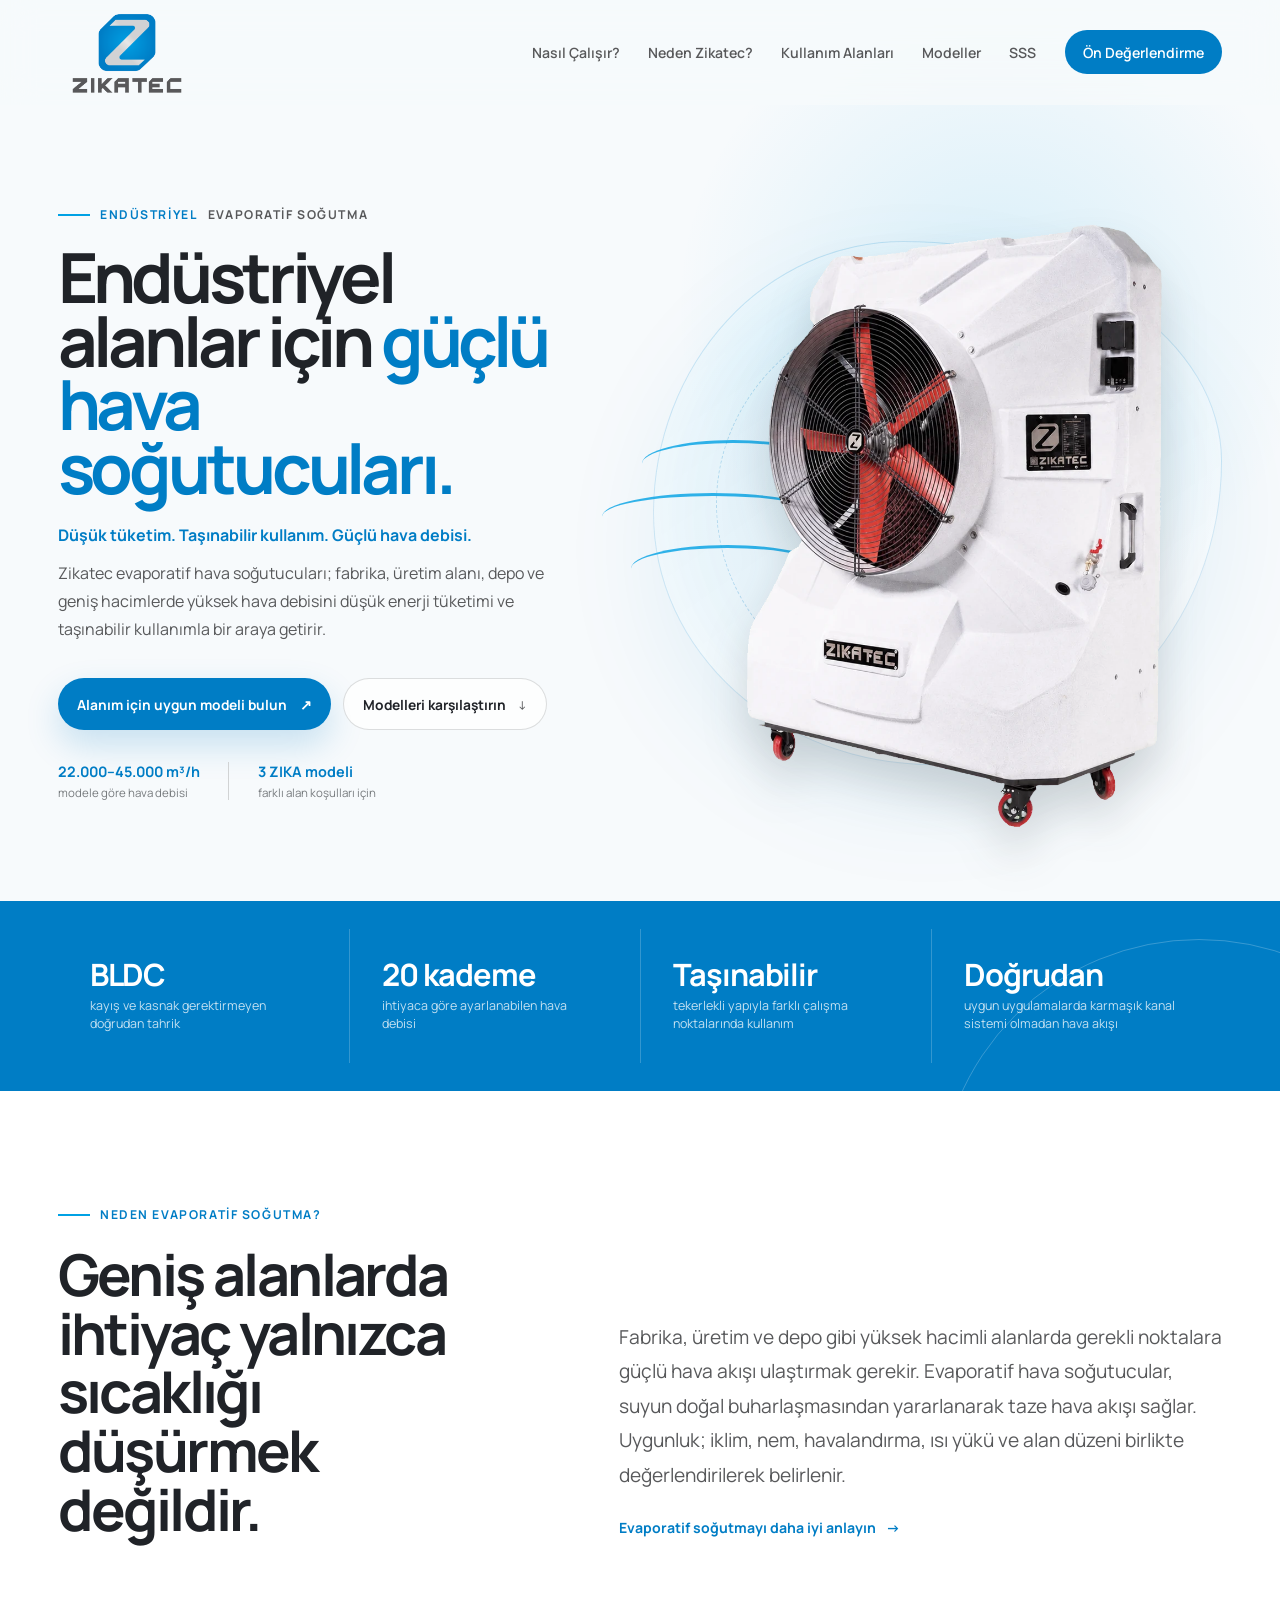
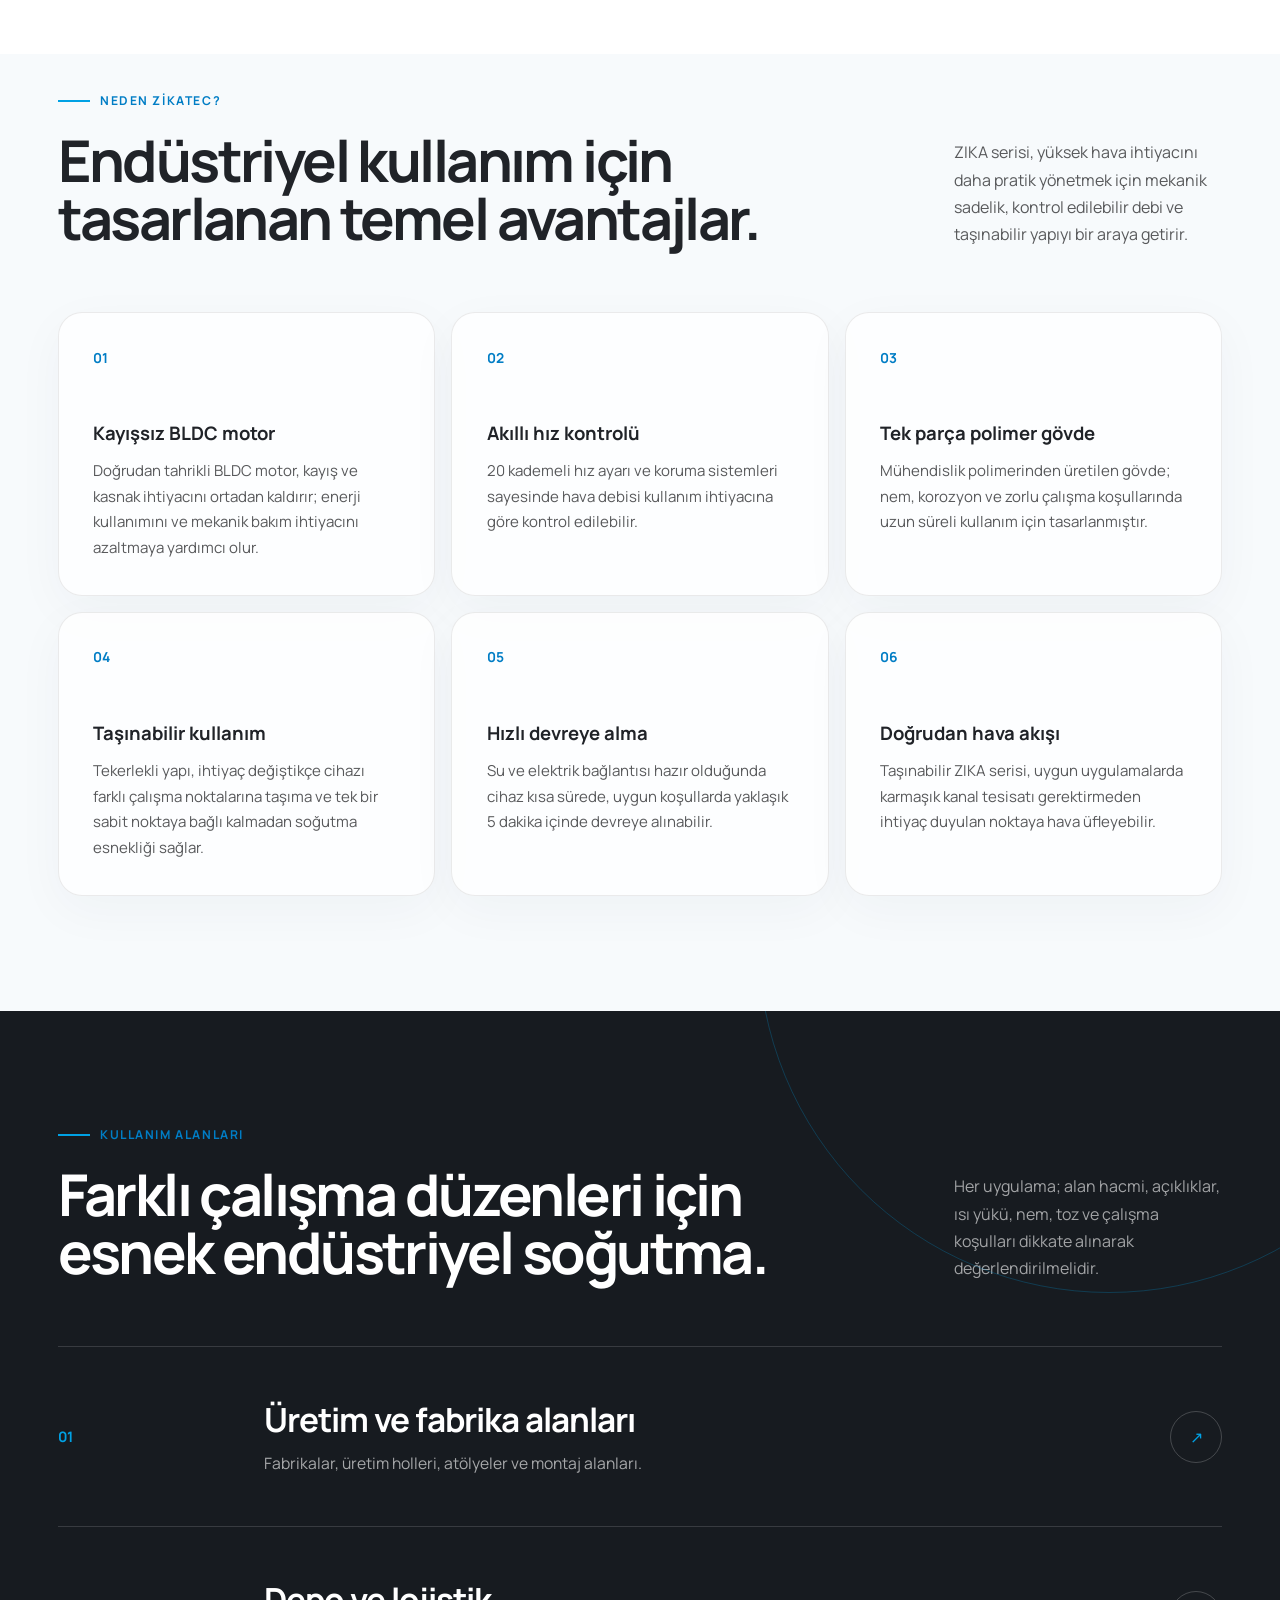
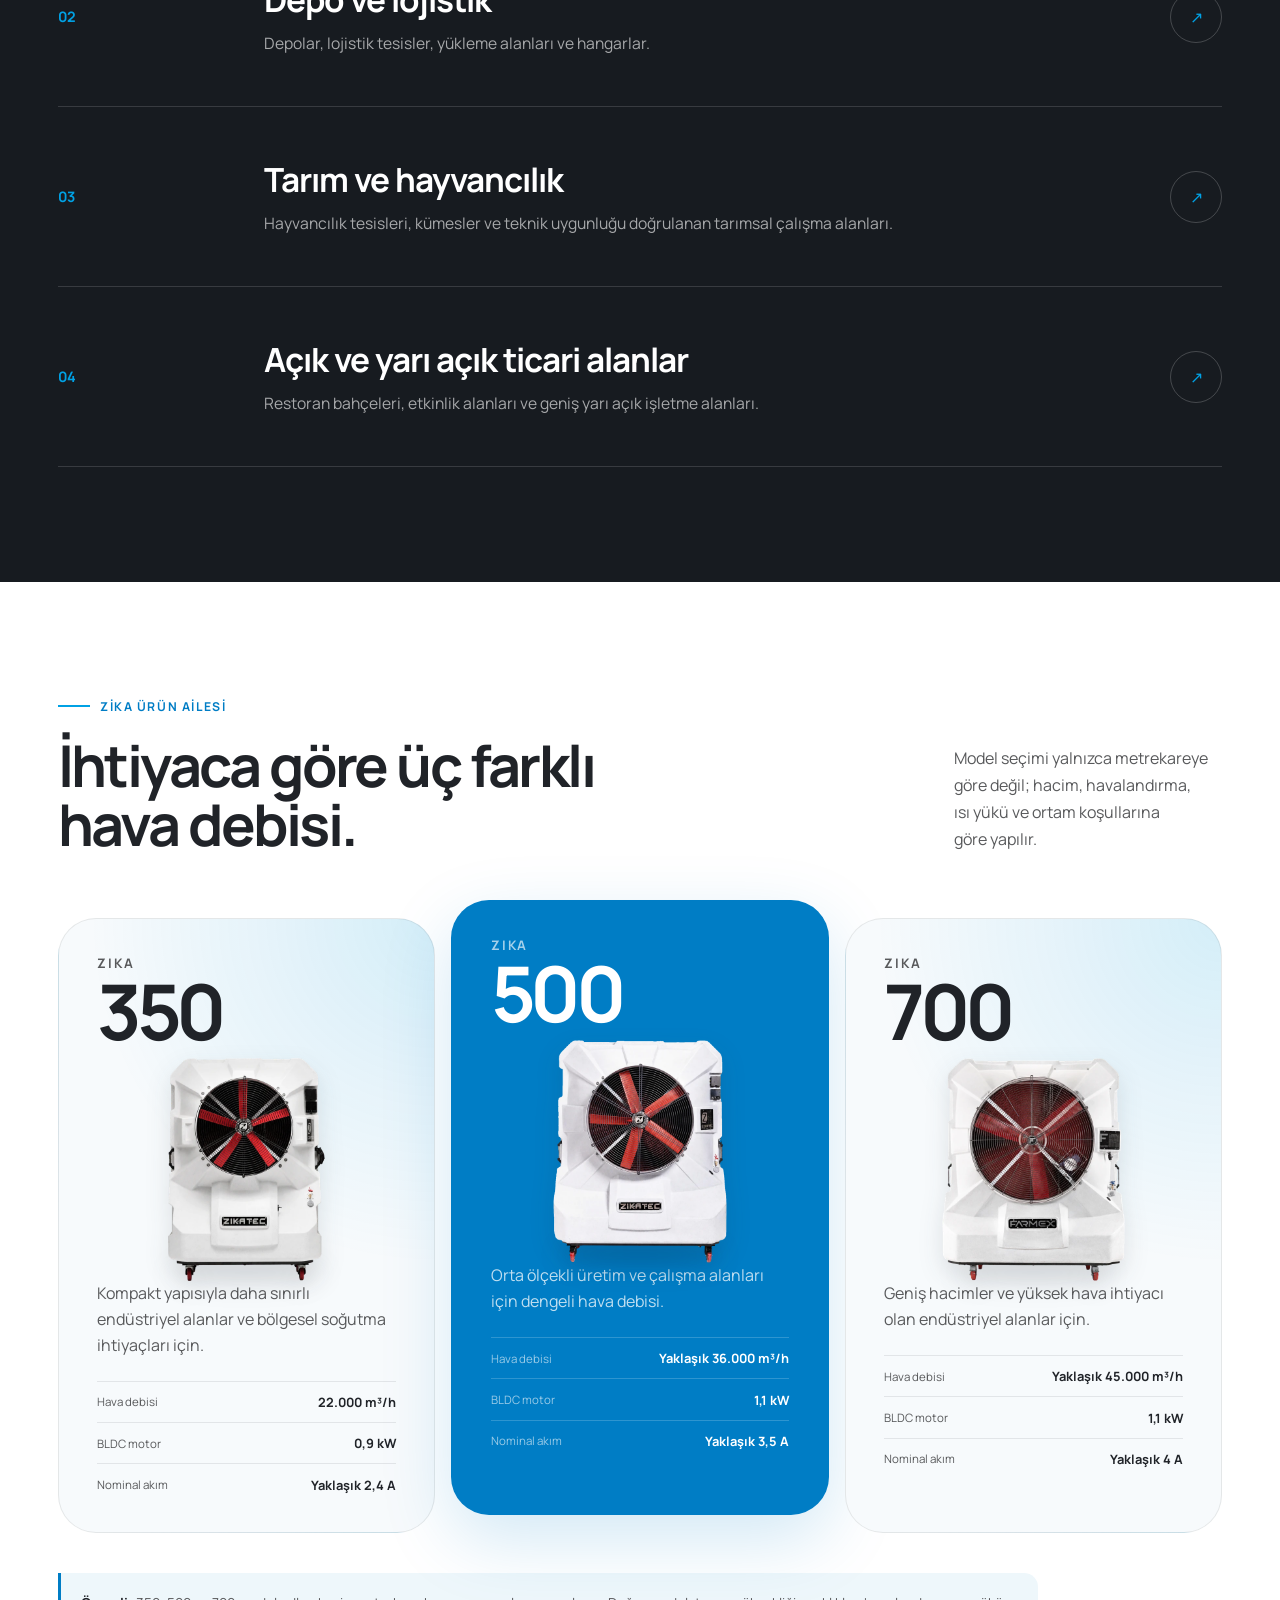
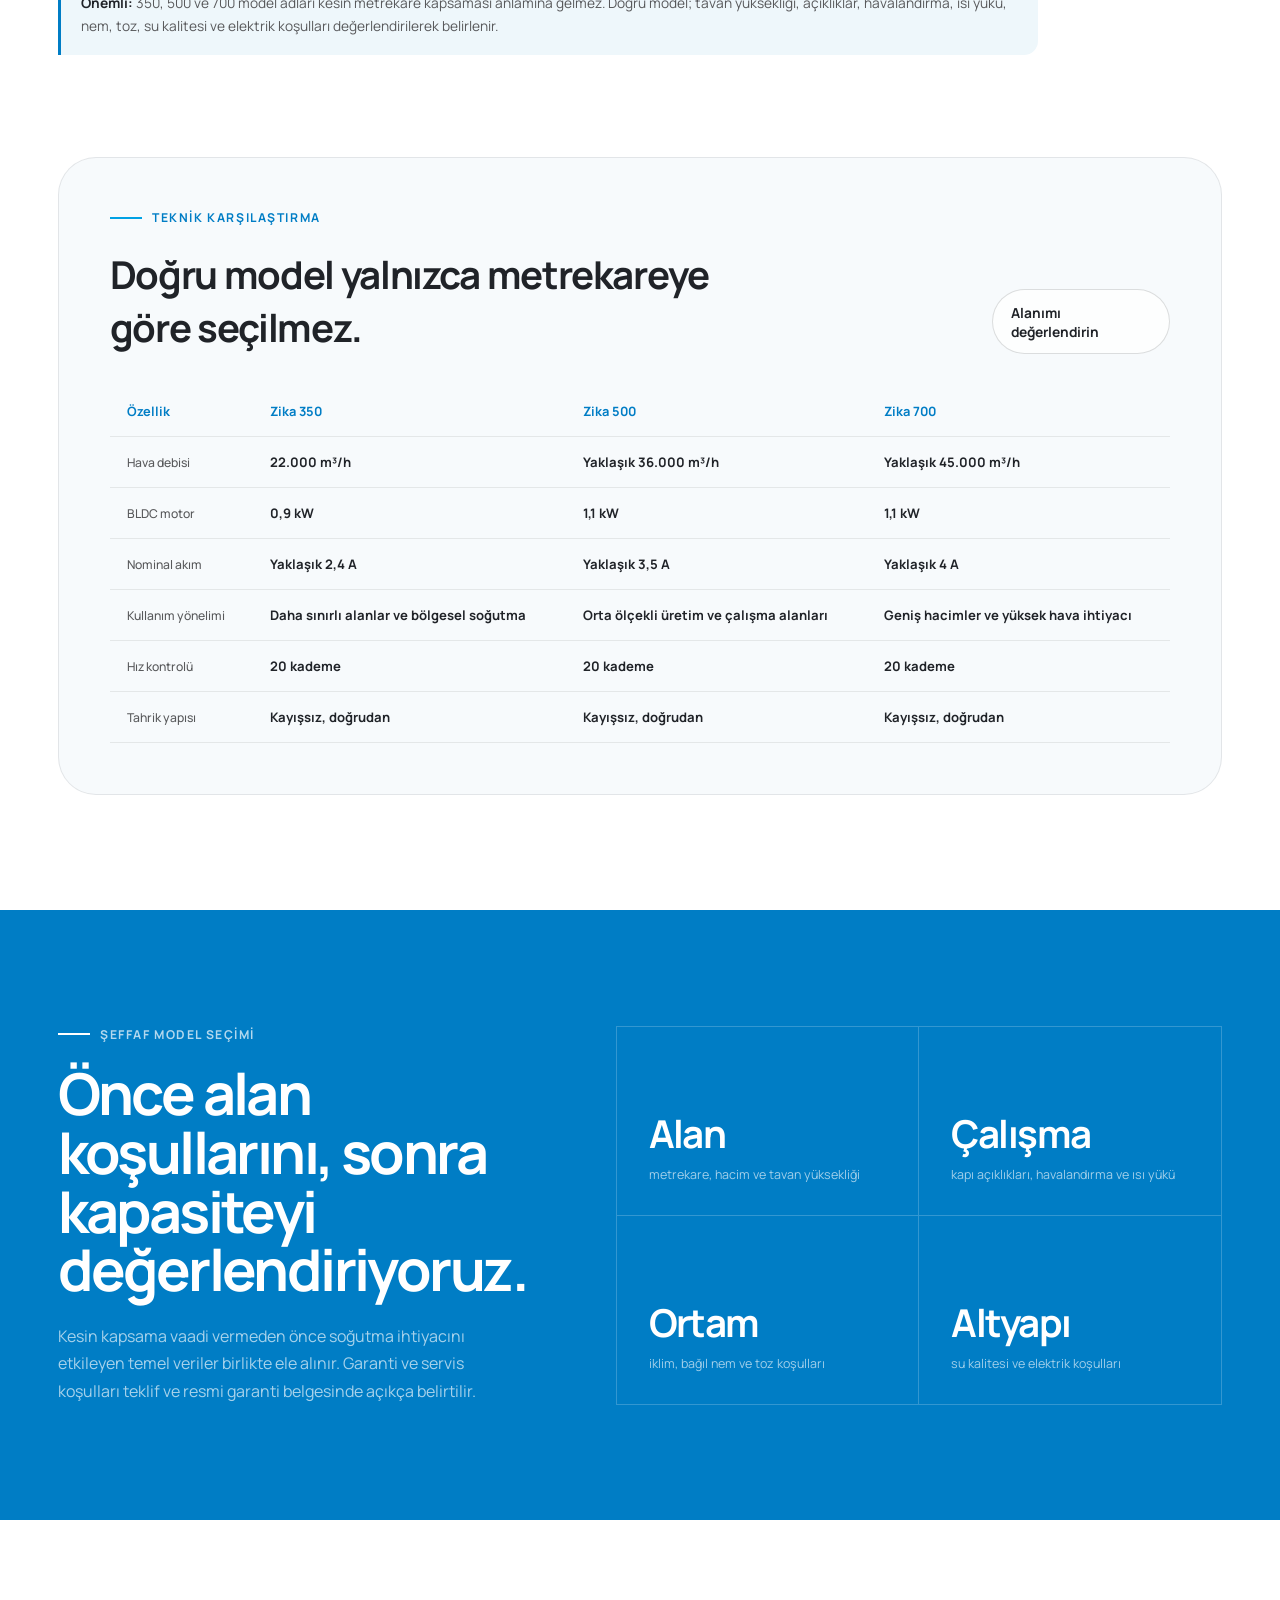
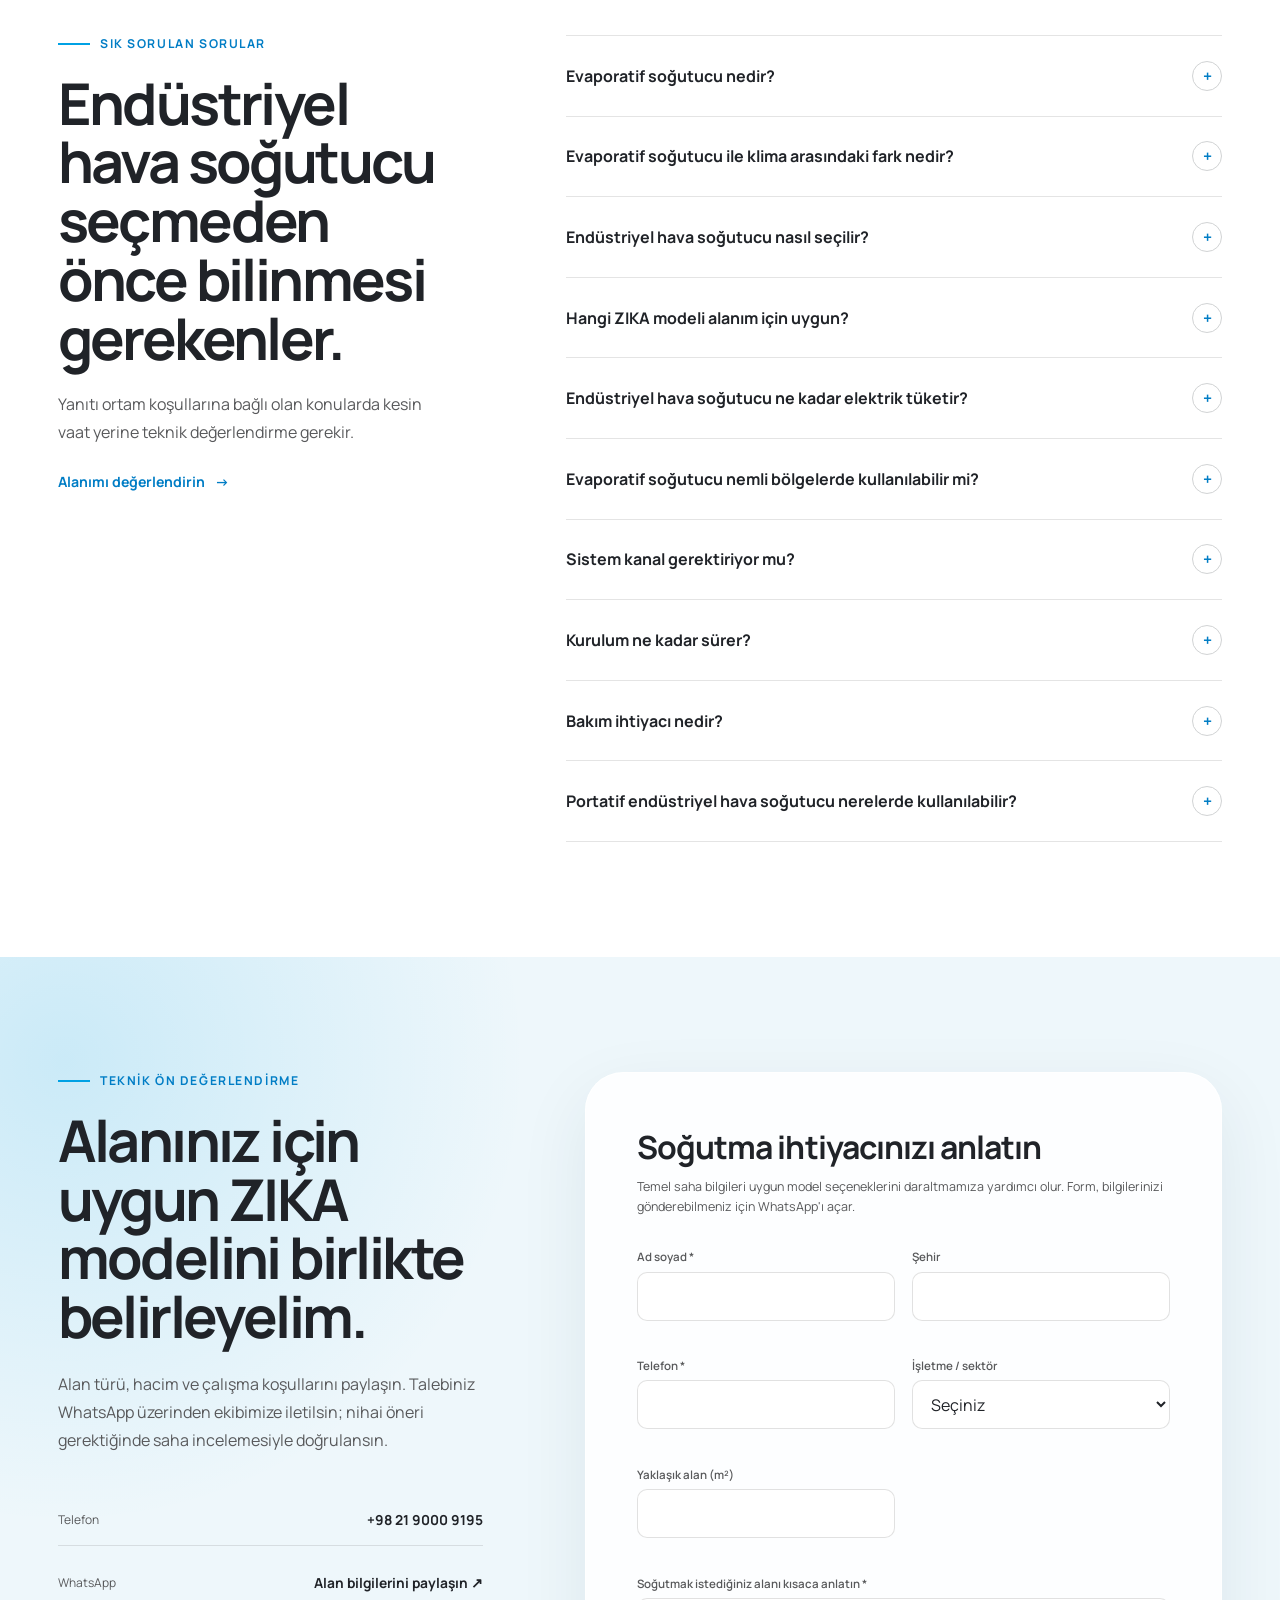
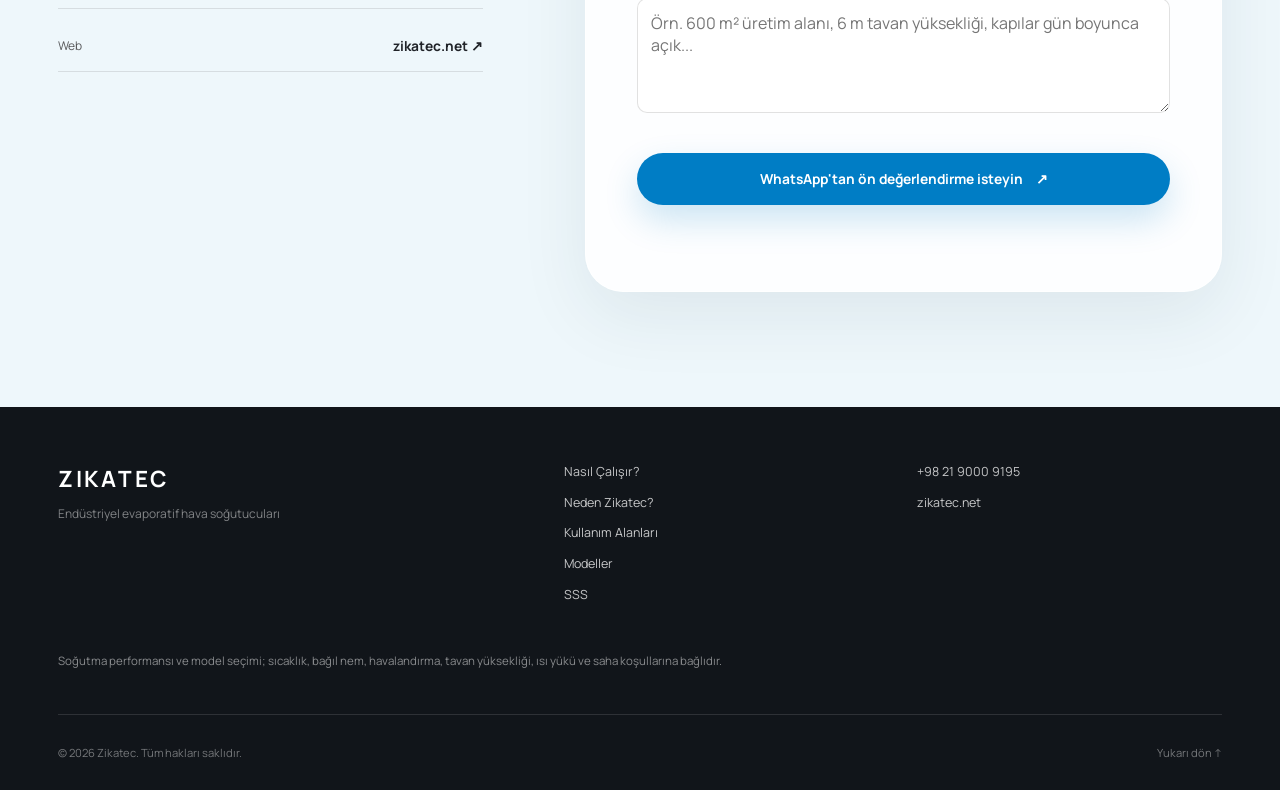
==== commit 79fb0adc: "change text of website with seo base text" ====
--- a/index.html
+++ b/index.html
@@ -5,19 +5,19 @@
     <meta name="viewport" content="width=device-width, initial-scale=1.0" />
     <meta
       name="description"
-      content="Zikatec, fabrikalar ve geniş ticari alanlar için yüksek performanslı, düşük tüketimli endüstriyel evaporatif hava soğutma çözümleri üretir."
+      content="Zikatec endüstriyel hava soğutucuları ve evaporatif soğutma sistemleri; fabrika, depo ve üretim alanlarında yüksek hava debisi, düşük enerji tüketimi ve taşınabilir kullanım sunar."
     />
     <meta name="theme-color" content="#007dc5" />
-    <meta property="og:title" content="Zikatec | Endüstriyel Hava Soğutma" />
+    <meta property="og:title" content="Endüstriyel Hava Soğutucuları | Zikatec" />
     <meta
       property="og:description"
-      content="Güçlü hava, daha akıllı serinlik. İhtiyacınıza uygun endüstriyel soğutma çözümünü birlikte belirleyelim."
+      content="Fabrika, depo ve üretim alanları için düşük tüketimli, taşınabilir evaporatif hava soğutucuları."
     />
     <meta property="og:type" content="website" />
-    <meta property="og:url" content="https://www.zikatec.com/" />
+    <meta property="og:url" content="https://zikatec.net/" />
     <meta property="og:image" content="assets/images/products/DSC07255-cutout.png" />
-    <title>Zikatec | Endüstriyel Hava Soğutma Sistemleri</title>
-    <link rel="canonical" href="https://www.zikatec.com/" />
+    <title>Endüstriyel Hava Soğutucuları | Zikatec</title>
+    <link rel="canonical" href="https://zikatec.net/" />
     <link rel="icon" type="image/png" href="assets/images/zikatec-logo.png" />
     <link rel="stylesheet" href="styles.css" />
     <script type="application/ld+json">
@@ -25,11 +25,11 @@
         "@context": "https://schema.org",
         "@type": "Organization",
         "name": "Zikatec",
-        "url": "https://www.zikatec.com/",
-        "logo": "https://www.zikatec.com/assets/images/zikatec-logo.png",
+        "url": "https://zikatec.net/",
+        "logo": "https://zikatec.net/assets/images/zikatec-logo.png",
         "telephone": "+98 21 9000 9195",
         "areaServed": ["TR", "IR"],
-        "description": "Endüstriyel evaporatif hava soğutma sistemleri üreticisi."
+        "description": "Fabrika, depo ve üretim alanları için taşınabilir endüstriyel evaporatif hava soğutucuları üreticisi."
       }
     </script>
   </head>
@@ -57,11 +57,12 @@
         </button>
 
         <nav class="primary-nav" id="primary-navigation" aria-label="Ana menü" data-nav>
-          <a href="#avantajlar">Avantajlar</a>
+          <a href="#nasil-calisir">Nasıl Çalışır?</a>
+          <a href="#avantajlar">Neden Zikatec?</a>
           <a href="#kullanim-alanlari">Kullanım Alanları</a>
-          <a href="#urunler">Ürünler</a>
+          <a href="#urunler">Modeller</a>
           <a href="#sss">SSS</a>
-          <a class="nav-contact" href="#iletisim">İletişim</a>
+          <a class="nav-contact" href="#iletisim">Ön Değerlendirme</a>
         </nav>
       </div>
     </header>
@@ -69,28 +70,27 @@
     <main id="main-content">
       <section class="hero section-shell" id="top" aria-labelledby="page-title">
         <div class="hero__content">
-          <p class="eyebrow"><span>Endüstriyel</span> hava soğutma</p>
-          <h1 id="page-title">
-            Güçlü hava.<br />
-            <span>Daha akıllı serinlik.</span>
-          </h1>
+          <p class="eyebrow"><span>Endüstriyel</span> evaporatif soğutma</p>
+          <h1 id="page-title">Endüstriyel alanlar için <span>güçlü hava soğutucuları.</span></h1>
+          <p class="hero__support">Düşük tüketim. Taşınabilir kullanım. Güçlü hava debisi.</p>
           <p class="hero__copy">
-            Yüksek performanslı evaporatif soğutma çözümlerimizle üretim ve ticari
-            alanlarda verimli, dayanıklı ve sürdürülebilir bir iklim yaratıyoruz.
+            Zikatec evaporatif hava soğutucuları; fabrika, üretim alanı, depo ve geniş
+            hacimlerde yüksek hava debisini düşük enerji tüketimi ve taşınabilir
+            kullanımla bir araya getirir.
           </p>
           <div class="hero__actions">
             <a class="button button--primary" href="#iletisim">
-              Ücretsiz danışmanlık
+              Alanım için uygun modeli bulun
               <span aria-hidden="true">↗</span>
             </a>
-            <a class="button button--ghost" href="tel:+982190009195">
-              Bizi arayın
-              <span aria-hidden="true">+98 21 9000 9195</span>
+            <a class="button button--ghost" href="#karsilastirma">
+              Modelleri karşılaştırın
+              <span aria-hidden="true">↓</span>
             </a>
           </div>
-          <div class="hero__proof" aria-label="Öne çıkan performans değerleri">
-            <div><strong>%45'e kadar</strong><span>daha düşük elektrik tüketimi</span></div>
-            <div><strong>5 dakika</strong><span>hızlı devreye alma</span></div>
+          <div class="hero__proof" aria-label="ZIKA ürün ailesi özeti">
+            <div><strong>22.000–45.000 m³/h</strong><span>modele göre hava debisi</span></div>
+            <div><strong>3 ZIKA modeli</strong><span>farklı alan koşulları için</span></div>
           </div>
         </div>
 
@@ -118,29 +118,29 @@
         </div>
       </section>
 
-      <section class="impact-strip" aria-label="Zikatec performans özeti">
+      <section class="impact-strip" aria-label="Zikatec ürün özellikleri">
         <div class="section-shell impact-strip__grid">
-          <div class="impact-item"><strong>%92</strong><span>daha yüksek soğutma performansı</span></div>
-          <div class="impact-item"><strong>%45</strong><span>elektrik tüketiminde tasarruf</span></div>
-          <div class="impact-item"><strong>%30</strong><span>su tüketiminde tasarruf</span></div>
-          <div class="impact-item"><strong>3</strong><span>farklı kapasite seçeneği</span></div>
-        </div>
-      </section>
-
-      <section class="about section-pad" id="hakkimizda">
+          <div class="impact-item"><strong>BLDC</strong><span>kayış ve kasnak gerektirmeyen doğrudan tahrik</span></div>
+          <div class="impact-item"><strong>20 kademe</strong><span>ihtiyaca göre ayarlanabilen hava debisi</span></div>
+          <div class="impact-item"><strong>Taşınabilir</strong><span>tekerlekli yapıyla farklı çalışma noktalarında kullanım</span></div>
+          <div class="impact-item"><strong>Doğrudan</strong><span>uygun uygulamalarda karmaşık kanal sistemi olmadan hava akışı</span></div>
+        </div>
+      </section>
+
+      <section class="about section-pad" id="nasil-calisir">
         <div class="section-shell about__grid">
           <div>
-            <p class="section-kicker">Zikatec hakkında</p>
-            <h2>Endüstriyel serinlik için tasarlandı.</h2>
+            <p class="section-kicker">Neden evaporatif soğutma?</p>
+            <h2>Geniş alanlarda ihtiyaç yalnızca sıcaklığı düşürmek değildir.</h2>
           </div>
           <div class="about__body">
             <p>
-              Zikatec; geniş üretim, lojistik ve ticari alanlar için akıllı,
-              taşınabilir ve düşük tüketimli evaporatif hava soğutma sistemleri
-              geliştirir. Her çözüm, yüksek hava debisini kontrollü enerji kullanımıyla
-              bir araya getirir.
+              Fabrika, üretim ve depo gibi yüksek hacimli alanlarda gerekli noktalara
+              güçlü hava akışı ulaştırmak gerekir. Evaporatif hava soğutucular, suyun
+              doğal buharlaşmasından yararlanarak taze hava akışı sağlar. Uygunluk;
+              iklim, nem, havalandırma, ısı yükü ve alan düzeni birlikte değerlendirilerek belirlenir.
             </p>
-            <a class="text-link" href="#urunler">Ürün ailesini inceleyin <span aria-hidden="true">→</span></a>
+            <a class="text-link" href="#sss">Evaporatif soğutmayı daha iyi anlayın <span aria-hidden="true">→</span></a>
           </div>
         </div>
       </section>
@@ -150,44 +150,44 @@
           <div class="section-heading">
             <div>
               <p class="section-kicker">Neden Zikatec?</p>
-              <h2>Performansı artıran, işletme yükünü azaltan detaylar.</h2>
+              <h2>Endüstriyel kullanım için tasarlanan temel avantajlar.</h2>
             </div>
             <p>
-              Akıllı kontrol, düşük tüketim ve dayanıklı malzeme yapısı tek bir
-              taşınabilir sistemde buluşur.
+              ZIKA serisi, yüksek hava ihtiyacını daha pratik yönetmek için mekanik
+              sadelik, kontrol edilebilir debi ve taşınabilir yapıyı bir araya getirir.
             </p>
           </div>
 
           <div class="advantage-grid">
             <article class="feature-card">
               <span class="feature-card__index">01</span>
-              <h3>Akıllı kontrol</h3>
-              <p>Özel sürücü, güvenlik sensörleri ve 20 kademeli hız kontrolüyle ihtiyaca göre çalışma.</p>
+              <h3>Kayışsız BLDC motor</h3>
+              <p>Doğrudan tahrikli BLDC motor, kayış ve kasnak ihtiyacını ortadan kaldırır; enerji kullanımını ve mekanik bakım ihtiyacını azaltmaya yardımcı olur.</p>
             </article>
             <article class="feature-card">
               <span class="feature-card__index">02</span>
-              <h3>Düşük tüketimli BLDC motor</h3>
-              <p>Kayışsız doğrudan tahrik yapısı sayesinde düşük enerji tüketimi ve kararlı performans.</p>
+              <h3>Akıllı hız kontrolü</h3>
+              <p>20 kademeli hız ayarı ve koruma sistemleri sayesinde hava debisi kullanım ihtiyacına göre kontrol edilebilir.</p>
             </article>
             <article class="feature-card">
               <span class="feature-card__index">03</span>
-              <h3>Dayanıklı gövde</h3>
-              <p>Darbeye ve endüstriyel koşullara dayanıklı tek parça mühendislik polimeri.</p>
+              <h3>Tek parça polimer gövde</h3>
+              <p>Mühendislik polimerinden üretilen gövde; nem, korozyon ve zorlu çalışma koşullarında uzun süreli kullanım için tasarlanmıştır.</p>
             </article>
             <article class="feature-card">
               <span class="feature-card__index">04</span>
-              <h3>Yeni nesil soğutma pedi</h3>
-              <p>Uzun ömürlü eko ped yapısı, daha az tortu ve daha düşük bakım ihtiyacı.</p>
+              <h3>Taşınabilir kullanım</h3>
+              <p>Tekerlekli yapı, ihtiyaç değiştikçe cihazı farklı çalışma noktalarına taşıma ve tek bir sabit noktaya bağlı kalmadan soğutma esnekliği sağlar.</p>
             </article>
             <article class="feature-card">
               <span class="feature-card__index">05</span>
               <h3>Hızlı devreye alma</h3>
-              <p>Taşınabilir tasarım ve kanalsız kullanım sayesinde yaklaşık 5 dakikada çalışmaya hazır.</p>
+              <p>Su ve elektrik bağlantısı hazır olduğunda cihaz kısa sürede, uygun koşullarda yaklaşık 5 dakika içinde devreye alınabilir.</p>
             </article>
             <article class="feature-card">
               <span class="feature-card__index">06</span>
-              <h3>Uzun süreli destek</h3>
-              <p>İki yıl parça garantisi, ömür boyu gövde garantisi ve hızlı teknik destek.</p>
+              <h3>Doğrudan hava akışı</h3>
+              <p>Taşınabilir ZIKA serisi, uygun uygulamalarda karmaşık kanal tesisatı gerektirmeden ihtiyaç duyulan noktaya hava üfleyebilir.</p>
             </article>
           </div>
         </div>
@@ -198,33 +198,41 @@
           <div class="section-heading section-heading--light">
             <div>
               <p class="section-kicker">Kullanım alanları</p>
-              <h2>Geniş hacimler için etkili hava hareketi.</h2>
-            </div>
-            <p>Farklı sektörlerin hava debisi, yerleşim ve çalışma koşullarına uygun esnek çözümler.</p>
+              <h2>Farklı çalışma düzenleri için esnek endüstriyel soğutma.</h2>
+            </div>
+            <p>Her uygulama; alan hacmi, açıklıklar, ısı yükü, nem, toz ve çalışma koşulları dikkate alınarak değerlendirilmelidir.</p>
           </div>
 
           <div class="application-grid">
             <article class="application-card">
               <span class="application-card__number">01</span>
               <div>
-                <h3>Sanayi ve lojistik</h3>
-                <p>Fabrikalar, üretim salonları, hangarlar, bakım atölyeleri ve depolar.</p>
+                <h3>Üretim ve fabrika alanları</h3>
+                <p>Fabrikalar, üretim holleri, atölyeler ve montaj alanları.</p>
               </div>
               <span class="application-card__arrow" aria-hidden="true">↗</span>
             </article>
             <article class="application-card">
               <span class="application-card__number">02</span>
               <div>
-                <h3>Ticari ve kamusal alanlar</h3>
-                <p>Açık alanlar, restoranlar, spor salonları ve alışveriş merkezleri.</p>
+                <h3>Depo ve lojistik</h3>
+                <p>Depolar, lojistik tesisler, yükleme alanları ve hangarlar.</p>
               </div>
               <span class="application-card__arrow" aria-hidden="true">↗</span>
             </article>
             <article class="application-card">
               <span class="application-card__number">03</span>
               <div>
-                <h3>Altyapı ve tarım</h3>
-                <p>Petrokimya, rafineriler, kümesler, hayvancılık tesisleri ve ahırlar.</p>
+                <h3>Tarım ve hayvancılık</h3>
+                <p>Hayvancılık tesisleri, kümesler ve teknik uygunluğu doğrulanan tarımsal çalışma alanları.</p>
+              </div>
+              <span class="application-card__arrow" aria-hidden="true">↗</span>
+            </article>
+            <article class="application-card">
+              <span class="application-card__number">04</span>
+              <div>
+                <h3>Açık ve yarı açık ticari alanlar</h3>
+                <p>Restoran bahçeleri, etkinlik alanları ve geniş yarı açık işletme alanları.</p>
               </div>
               <span class="application-card__arrow" aria-hidden="true">↗</span>
             </article>
@@ -237,9 +245,9 @@
           <div class="section-heading">
             <div>
               <p class="section-kicker">Zika ürün ailesi</p>
-              <h2>Alanınıza uygun kapasiteyi seçin.</h2>
-            </div>
-            <p>22.000 ile 45.000 m³/h arasında üç farklı hava debisi seçeneği.</p>
+              <h2>İhtiyaca göre üç farklı hava debisi.</h2>
+            </div>
+            <p>Model seçimi yalnızca metrekareye göre değil; hacim, havalandırma, ısı yükü ve ortam koşullarına göre yapılır.</p>
           </div>
 
           <div class="product-cards">
@@ -251,15 +259,14 @@
                   <img src="assets/images/products/cards/zika-350-cutout.png" alt="Zika 350 endüstriyel hava soğutucu" width="1019" height="1543" loading="lazy" decoding="async" />
                 </picture>
               </div>
-              <p>Kompakt ve çevik; sınırlı alanlarda hızlı serinlik için.</p>
+              <p>Kompakt yapısıyla daha sınırlı endüstriyel alanlar ve bölgesel soğutma ihtiyaçları için.</p>
               <dl>
                 <div><dt>Hava debisi</dt><dd>22.000 m³/h</dd></div>
-                <div><dt>Tank</dt><dd>200 L</dd></div>
-                <div><dt>Motor</dt><dd>0,9 kW</dd></div>
+                <div><dt>BLDC motor</dt><dd>0,9 kW</dd></div>
+                <div><dt>Nominal akım</dt><dd>Yaklaşık 2,4 A</dd></div>
               </dl>
             </article>
             <article class="product-card product-card--featured">
-              <span class="product-card__badge">Dengeli seçim</span>
               <div class="product-card__top"><span>ZIKA</span><strong>500</strong></div>
               <div class="product-card__visual">
                 <picture>
@@ -267,11 +274,11 @@
                   <img src="assets/images/products/cards/zika-500-cutout.png" alt="Zika 500 endüstriyel hava soğutucu" width="1025" height="1534" loading="lazy" decoding="async" />
                 </picture>
               </div>
-              <p>Orta ölçekli alanlar için esnek kapasite ve güçlü hava akışı.</p>
+              <p>Orta ölçekli üretim ve çalışma alanları için dengeli hava debisi.</p>
               <dl>
-                <div><dt>Hava debisi</dt><dd>30.000 m³/h</dd></div>
-                <div><dt>Tank</dt><dd>250 L</dd></div>
-                <div><dt>Motor</dt><dd>1,1 kW</dd></div>
+                <div><dt>Hava debisi</dt><dd>Yaklaşık 36.000 m³/h</dd></div>
+                <div><dt>BLDC motor</dt><dd>1,1 kW</dd></div>
+                <div><dt>Nominal akım</dt><dd>Yaklaşık 3,5 A</dd></div>
               </dl>
             </article>
             <article class="product-card">
@@ -282,22 +289,28 @@
                   <img src="assets/images/products/cards/zika-700-cutout.png" alt="Zika 700 endüstriyel hava soğutucu" width="940" height="1672" loading="lazy" decoding="async" />
                 </picture>
               </div>
-              <p>Geniş hacimlerde yüksek kapsama ve güçlü hava dağılımı için.</p>
+              <p>Geniş hacimler ve yüksek hava ihtiyacı olan endüstriyel alanlar için.</p>
               <dl>
-                <div><dt>Hava debisi</dt><dd>45.000 m³/h</dd></div>
-                <div><dt>Tank</dt><dd>400 L</dd></div>
-                <div><dt>Motor</dt><dd>1,1 kW</dd></div>
+                <div><dt>Hava debisi</dt><dd>Yaklaşık 45.000 m³/h</dd></div>
+                <div><dt>BLDC motor</dt><dd>1,1 kW</dd></div>
+                <div><dt>Nominal akım</dt><dd>Yaklaşık 4 A</dd></div>
               </dl>
             </article>
           </div>
 
-          <div class="comparison" aria-labelledby="comparison-title">
+          <p class="product-note">
+            <strong>Önemli:</strong> 350, 500 ve 700 model adları kesin metrekare kapsaması anlamına gelmez.
+            Doğru model; tavan yüksekliği, açıklıklar, havalandırma, ısı yükü, nem, toz,
+            su kalitesi ve elektrik koşulları değerlendirilerek belirlenir.
+          </p>
+
+          <div class="comparison" id="karsilastirma" aria-labelledby="comparison-title">
             <div class="comparison__heading">
               <div>
                 <p class="section-kicker">Teknik karşılaştırma</p>
-                <h3 id="comparison-title">Üç kapasite, aynı akıllı yaklaşım.</h3>
-              </div>
-              <a class="button button--small button--ghost" href="#iletisim">Seçim desteği alın</a>
+                <h3 id="comparison-title">Doğru model yalnızca metrekareye göre seçilmez.</h3>
+              </div>
+              <a class="button button--small button--ghost" href="#iletisim">Alanımı değerlendirin</a>
             </div>
             <div class="table-wrap" tabindex="0" aria-label="Ürün karşılaştırma tablosu; yatay kaydırılabilir">
               <table>
@@ -305,14 +318,12 @@
                   <tr><th scope="col">Özellik</th><th scope="col">Zika 350</th><th scope="col">Zika 500</th><th scope="col">Zika 700</th></tr>
                 </thead>
                 <tbody>
-                  <tr><th scope="row">Hava debisi</th><td>22.000 m³/h</td><td>30.000 m³/h</td><td>45.000 m³/h</td></tr>
-                  <tr><th scope="row">Su tankı</th><td>200 L</td><td>250 L</td><td>400 L</td></tr>
-                  <tr><th scope="row">Boyutlar</th><td>200 × 140 × 80 cm</td><td>215 × 170 × 90 cm</td><td>250 × 200 × 100 cm</td></tr>
-                  <tr><th scope="row">Ağırlık</th><td>100 kg</td><td>120 kg</td><td>170 kg</td></tr>
+                  <tr><th scope="row">Hava debisi</th><td>22.000 m³/h</td><td>Yaklaşık 36.000 m³/h</td><td>Yaklaşık 45.000 m³/h</td></tr>
                   <tr><th scope="row">BLDC motor</th><td>0,9 kW</td><td>1,1 kW</td><td>1,1 kW</td></tr>
-                  <tr><th scope="row">Nominal akım</th><td>2,4 A</td><td>3,5 A</td><td>4,5 A</td></tr>
-                  <tr><th scope="row">Fan çapı</th><td>85 cm</td><td>100 cm</td><td>130 cm</td></tr>
-                  <tr><th scope="row">Ses seviyesi</th><td>50-70 dB</td><td>50-70 dB</td><td>60-85 dB</td></tr>
+                  <tr><th scope="row">Nominal akım</th><td>Yaklaşık 2,4 A</td><td>Yaklaşık 3,5 A</td><td>Yaklaşık 4 A</td></tr>
+                  <tr><th scope="row">Kullanım yönelimi</th><td>Daha sınırlı alanlar ve bölgesel soğutma</td><td>Orta ölçekli üretim ve çalışma alanları</td><td>Geniş hacimler ve yüksek hava ihtiyacı</td></tr>
+                  <tr><th scope="row">Hız kontrolü</th><td>20 kademe</td><td>20 kademe</td><td>20 kademe</td></tr>
+                  <tr><th scope="row">Tahrik yapısı</th><td>Kayışsız, doğrudan</td><td>Kayışsız, doğrudan</td><td>Kayışsız, doğrudan</td></tr>
                 </tbody>
               </table>
             </div>
@@ -323,15 +334,15 @@
       <section class="care section-pad" aria-labelledby="care-title">
         <div class="section-shell care__grid">
           <div class="care__intro">
-            <p class="section-kicker">World-Class Care</p>
-            <h2 id="care-title">Satış sonrasında da yanınızdayız.</h2>
-            <p>Hızlı teknik yanıt, güvenilir parça desteği ve uzun süreli gövde güvencesi.</p>
+            <p class="section-kicker">Şeffaf model seçimi</p>
+            <h2 id="care-title">Önce alan koşullarını, sonra kapasiteyi değerlendiriyoruz.</h2>
+            <p>Kesin kapsama vaadi vermeden önce soğutma ihtiyacını etkileyen temel veriler birlikte ele alınır. Garanti ve servis koşulları teklif ve resmi garanti belgesinde açıkça belirtilir.</p>
           </div>
           <div class="care__items">
-            <article><strong>2 yıl</strong><span>parça garantisi</span></article>
-            <article><strong>Ömür boyu</strong><span>gövde garantisi</span></article>
-            <article><strong>Hızlı</strong><span>teknik destek</span></article>
-            <article><strong>Yerinde</strong><span>parça ve servis desteği</span></article>
+            <article><strong>Alan</strong><span>metrekare, hacim ve tavan yüksekliği</span></article>
+            <article><strong>Çalışma</strong><span>kapı açıklıkları, havalandırma ve ısı yükü</span></article>
+            <article><strong>Ortam</strong><span>iklim, bağıl nem ve toz koşulları</span></article>
+            <article><strong>Altyapı</strong><span>su kalitesi ve elektrik koşulları</span></article>
           </div>
         </div>
       </section>
@@ -340,34 +351,50 @@
         <div class="section-shell faq__grid">
           <div class="faq__intro">
             <p class="section-kicker">Sık sorulan sorular</p>
-            <h2>Karar vermeden önce bilmeniz gerekenler.</h2>
-            <p>Alanınız için doğru çözümü birlikte belirlemek isterseniz teknik ekibimizle görüşebilirsiniz.</p>
-            <a class="text-link" href="#iletisim">Uzmanla görüşün <span aria-hidden="true">→</span></a>
+            <h2>Endüstriyel hava soğutucu seçmeden önce bilinmesi gerekenler.</h2>
+            <p>Yanıtı ortam koşullarına bağlı olan konularda kesin vaat yerine teknik değerlendirme gerekir.</p>
+            <a class="text-link" href="#iletisim">Alanımı değerlendirin <span aria-hidden="true">→</span></a>
           </div>
           <div class="faq__list">
             <details>
-              <summary>Hangi kapasiteyi seçmeliyim?<span aria-hidden="true">+</span></summary>
-              <p>Doğru seçim; alan hacmi, çalışma koşulları, kapı açıklıkları ve hedeflenen hava değişimine göre yapılır. Formdaki alan bilgilerini paylaşarak ön değerlendirme isteyebilirsiniz.</p>
+              <summary>Evaporatif soğutucu nedir?<span aria-hidden="true">+</span></summary>
+              <p>Evaporatif soğutucu, sıcak havayı ıslak soğutma pedlerinden geçirerek suyun buharlaşma etkisiyle serinleten ve ortama taze hava veren bir sistemdir. Sonuç; dış hava sıcaklığına, bağıl neme ve hava değişimine göre farklılaşır.</p>
+            </details>
+            <details>
+              <summary>Evaporatif soğutucu ile klima arasındaki fark nedir?<span aria-hidden="true">+</span></summary>
+              <p>Klima çoğunlukla kapalı ortam havasını soğutucu akışkanla çevirerek soğutur. Evaporatif soğutucu ise suyun buharlaşmasından yararlanır ve yüksek debide taze hava sağlar. Açık ve yarı açık endüstriyel alanlarda avantajlı olabilir; ancak her ortamda klimanın doğrudan alternatifi değildir.</p>
+            </details>
+            <details>
+              <summary>Endüstriyel hava soğutucu nasıl seçilir?<span aria-hidden="true">+</span></summary>
+              <p>Seçim yalnızca metrekareye göre yapılmaz. Alan hacmi, tavan yüksekliği, kapı açıklıkları, havalandırma, ısı yükü, nem, toz, su kalitesi ve elektrik koşulları birlikte değerlendirilir.</p>
+            </details>
+            <details>
+              <summary>Hangi ZIKA modeli alanım için uygun?<span aria-hidden="true">+</span></summary>
+              <p>ZIKA 350 daha sınırlı alanlar ve bölgesel ihtiyaçlar, ZIKA 500 orta ölçekli çalışma alanları, ZIKA 700 ise geniş hacimler ve yüksek hava ihtiyacı için değerlendirilir. 350, 500 ve 700 adları kesin m² kapsaması değildir; nihai seçim alan verileriyle yapılır.</p>
+            </details>
+            <details>
+              <summary>Endüstriyel hava soğutucu ne kadar elektrik tüketir?<span aria-hidden="true">+</span></summary>
+              <p>ZIKA serisinde BLDC motor gücü modele göre 0,9 kW ile 1,1 kW arasındadır. Gerçek toplam tüketim; seçilen hız, çalışma süresi, yardımcı bileşenler ve saha koşullarına göre değişir. Net hesap için kullanım senaryosu değerlendirilmelidir.</p>
+            </details>
+            <details>
+              <summary>Evaporatif soğutucu nemli bölgelerde kullanılabilir mi?<span aria-hidden="true">+</span></summary>
+              <p>Kullanılabilir; ancak bağıl nem yükseldikçe evaporatif soğutma kapasitesi azalabilir. Beklenen sonuç bölgenin iklim verileri, çalışma saatleri ve alanın hava değişimi birlikte incelenerek değerlendirilmelidir.</p>
             </details>
             <details>
               <summary>Sistem kanal gerektiriyor mu?<span aria-hidden="true">+</span></summary>
-              <p>Taşınabilir Zika serisi, doğrudan hava üfleme için tasarlanmıştır ve çoğu kullanımda kanal tesisatına ihtiyaç duymaz.</p>
+              <p>Taşınabilir ZIKA serisi doğrudan hava üfleme için tasarlanmıştır ve birçok uygulamada kanal tesisatı gerektirmez. Yerleşim ve hava dağılımı ihtiyacı bazı projelerde farklı bir çözüm gerektirebilir.</p>
             </details>
             <details>
               <summary>Kurulum ne kadar sürer?<span aria-hidden="true">+</span></summary>
-              <p>Uygun elektrik ve su bağlantısı hazır olduğunda cihaz yaklaşık 5 dakika içinde devreye alınabilir.</p>
+              <p>Su ve elektrik bağlantısı hazırsa cihaz uygun koşullarda yaklaşık 5 dakika içinde devreye alınabilir. Saha hazırlığı gereken projelerde toplam kurulum süresi değişebilir.</p>
             </details>
             <details>
               <summary>Bakım ihtiyacı nedir?<span aria-hidden="true">+</span></summary>
-              <p>Periyodik su sistemi, pompa ve ped kontrolü önerilir. Yeni nesil eko ped yapısı tortu oluşumunu ve bakım ihtiyacını azaltmaya yardımcı olur.</p>
-            </details>
-            <details>
-              <summary>Garanti kapsamı nedir?<span aria-hidden="true">+</span></summary>
-              <p>Parçalar iki yıl, tek parça mühendislik polimeri gövde ise ömür boyu garanti kapsamındadır. Nihai koşullar teklif ve garanti belgesinde belirtilir.</p>
-            </details>
-            <details>
-              <summary>Su ve elektrik tüketimi nasıldır?<span aria-hidden="true">+</span></summary>
-              <p>Akıllı kontrol ve BLDC motor yapısı, yaygın endüstriyel çözümlere kıyasla elektrikte %45'e, suda %30'a kadar tasarruf sağlayabilir.</p>
+              <p>Su sistemi, pompa, soğutma pedleri ve filtrelerin periyodik kontrolü gerekir. Bakım sıklığı; su kalitesi, toz, çalışma süresi ve ortam koşullarına göre belirlenir. Kayışsız doğrudan tahrik, bazı mekanik bakım kalemlerini azaltır.</p>
+            </details>
+            <details>
+              <summary>Portatif endüstriyel hava soğutucu nerelerde kullanılabilir?<span aria-hidden="true">+</span></summary>
+              <p>Taşınabilir endüstriyel hava soğutucular; üretim noktaları, atölyeler, depolar, yükleme alanları ve uygun açık veya yarı açık işletme alanlarında kullanılabilir. Teknik uygunluk her alan için ayrıca değerlendirilmelidir.</p>
             </details>
           </div>
         </div>
@@ -376,30 +403,30 @@
       <section class="contact section-pad" id="iletisim">
         <div class="section-shell contact__grid">
           <div class="contact__content">
-            <p class="section-kicker">İletişim</p>
-            <h2>Alanınız için doğru soğutmayı birlikte planlayalım.</h2>
-            <p>Temel bilgileri paylaşın; teknik değerlendirme ve kapasite seçimi için hazırlık yapalım.</p>
+            <p class="section-kicker">Teknik ön değerlendirme</p>
+            <h2>Alanınız için uygun ZIKA modelini birlikte belirleyelim.</h2>
+            <p>Alan türü, hacim ve çalışma koşullarını paylaşın. Talebiniz WhatsApp üzerinden ekibimize iletilsin; nihai öneri gerektiğinde saha incelemesiyle doğrulansın.</p>
 
             <div class="contact-methods">
               <a href="tel:+982190009195">
                 <span>Telefon</span>
                 <strong>+98 21 9000 9195</strong>
               </a>
-              <a href="https://wa.me/982190009195?text=Merhaba%20Zikatec%2C%20end%C3%BCstriyel%20so%C4%9Futma%20%C3%A7%C3%B6z%C3%BCmleri%20hakk%C4%B1nda%20bilgi%20almak%20istiyorum." target="_blank" rel="noopener noreferrer">
+              <a href="https://wa.me/982190009195?text=Merhaba%20Zikatec%2C%20end%C3%BCstriyel%20hava%20so%C4%9Futucu%20i%C3%A7in%20%C3%B6n%20de%C4%9Ferlendirme%20almak%20istiyorum." target="_blank" rel="noopener noreferrer">
                 <span>WhatsApp</span>
-                <strong>Mesaj gönderin ↗</strong>
+                <strong>Alan bilgilerini paylaşın ↗</strong>
               </a>
-              <a href="https://www.zikatec.com/" target="_blank" rel="noopener noreferrer">
+              <a href="https://zikatec.net/" target="_blank" rel="noopener noreferrer">
                 <span>Web</span>
-                <strong>zikatec.com ↗</strong>
+                <strong>zikatec.net ↗</strong>
               </a>
             </div>
           </div>
 
           <form class="lead-form" data-lead-form novalidate>
             <div class="lead-form__heading">
-              <h3>Ücretsiz ön değerlendirme</h3>
-              <p>Online gönderim henüz aktif değildir. Formu doldurduktan sonra telefon veya WhatsApp üzerinden bize ulaşabilirsiniz.</p>
+              <h3>Soğutma ihtiyacınızı anlatın</h3>
+              <p>Temel saha bilgileri uygun model seçeneklerini daraltmamıza yardımcı olur. Form, bilgilerinizi gönderebilmeniz için WhatsApp'ı açar.</p>
             </div>
 
             <div class="form-grid">
@@ -409,8 +436,8 @@
                 <small class="field-error"></small>
               </label>
               <label>
-                <span>Şirket</span>
-                <input type="text" name="company" autocomplete="organization" />
+                <span>Şehir</span>
+                <input type="text" name="city" autocomplete="address-level2" />
                 <small class="field-error"></small>
               </label>
               <label>
@@ -419,17 +446,7 @@
                 <small class="field-error"></small>
               </label>
               <label>
-                <span>E-posta *</span>
-                <input type="email" name="email" autocomplete="email" required />
-                <small class="field-error"></small>
-              </label>
-              <label>
-                <span>Şehir</span>
-                <input type="text" name="city" autocomplete="address-level2" />
-                <small class="field-error"></small>
-              </label>
-              <label>
-                <span>Faaliyet alanı</span>
+                <span>İşletme / sektör</span>
                 <select name="industry">
                   <option value="">Seçiniz</option>
                   <option>Üretim / Fabrika</option>
@@ -447,13 +464,13 @@
                 <small class="field-error"></small>
               </label>
               <label class="form-grid__wide">
-                <span>İhtiyacınız</span>
-                <textarea name="message" rows="4" placeholder="Alan, çalışma koşulları ve beklentinizi kısaca paylaşın."></textarea>
+                <span>Soğutmak istediğiniz alanı kısaca anlatın *</span>
+                <textarea name="message" rows="4" required placeholder="Örn. 600 m² üretim alanı, 6 m tavan yüksekliği, kapılar gün boyunca açık..."></textarea>
                 <small class="field-error"></small>
               </label>
             </div>
 
-            <button class="button button--primary lead-form__submit" type="submit">Formu kontrol et <span aria-hidden="true">→</span></button>
+            <button class="button button--primary lead-form__submit" type="submit">WhatsApp'tan ön değerlendirme isteyin <span aria-hidden="true">↗</span></button>
             <p class="form-status" role="status" aria-live="polite" data-form-status></p>
           </form>
         </div>
@@ -464,19 +481,24 @@
       <div class="section-shell footer__grid">
         <div class="footer__brand">
           <span>ZIKATEC</span>
-          <p>Endüstriyel hava soğutma sistemleri</p>
+          <p>Endüstriyel evaporatif hava soğutucuları</p>
         </div>
         <div class="footer__links">
-          <a href="#avantajlar">Avantajlar</a>
+          <a href="#nasil-calisir">Nasıl Çalışır?</a>
+          <a href="#avantajlar">Neden Zikatec?</a>
           <a href="#kullanim-alanlari">Kullanım Alanları</a>
-          <a href="#urunler">Ürünler</a>
+          <a href="#urunler">Modeller</a>
           <a href="#sss">SSS</a>
         </div>
         <div class="footer__contact">
           <a href="tel:+982190009195">+98 21 9000 9195</a>
-          <a href="https://www.zikatec.com/">zikatec.com</a>
+          <a href="https://zikatec.net/">zikatec.net</a>
         </div>
       </div>
+      <p class="section-shell footer__disclaimer">
+        Soğutma performansı ve model seçimi; sıcaklık, bağıl nem, havalandırma,
+        tavan yüksekliği, ısı yükü ve saha koşullarına bağlıdır.
+      </p>
       <div class="section-shell footer__bottom">
         <p>© <span id="year"></span> Zikatec. Tüm hakları saklıdır.</p>
         <a href="#top">Yukarı dön ↑</a>
--- a/styles.css
+++ b/styles.css
@@ -292,7 +292,7 @@
 h1 {
   margin: 0;
   color: var(--ink);
-  font-size: clamp(3.8rem, 6.5vw, 7rem);
+  font-size: clamp(3.6rem, 5.4vw, 6.25rem);
   font-weight: 700;
   letter-spacing: -0.06em;
   line-height: 0.92;
@@ -302,9 +302,17 @@
   color: var(--blue-dark);
 }
 
+.hero__support {
+  margin: 1.5rem 0 0;
+  color: var(--blue-dark);
+  font-size: clamp(0.95rem, 1.25vw, 1.1rem);
+  font-weight: 700;
+  line-height: 1.55;
+}
+
 .hero__copy {
   max-width: 590px;
-  margin: 2rem 0 0;
+  margin: 0.7rem 0 0;
   color: var(--graphite);
   font-size: clamp(1rem, 1.25vw, 1.16rem);
   line-height: 1.75;
@@ -541,12 +549,13 @@
 }
 
 .impact-item strong {
-  font-size: clamp(2.4rem, 4vw, 4rem);
-  letter-spacing: -0.05em;
+  font-size: clamp(1.55rem, 2.4vw, 2.4rem);
+  letter-spacing: -0.035em;
+  line-height: 1.1;
 }
 
 .impact-item span {
-  max-width: 170px;
+  max-width: 220px;
   color: rgba(255, 255, 255, 0.76);
   font-size: 0.78rem;
   line-height: 1.5;
@@ -908,6 +917,23 @@
   margin: 0;
   font-size: 0.8rem;
   font-weight: 700;
+  text-align: right;
+}
+
+.product-note {
+  max-width: 980px;
+  margin: 2.5rem 0 0;
+  padding: 1.1rem 1.25rem;
+  border-left: 3px solid var(--blue-dark);
+  border-radius: 0 var(--radius-sm) var(--radius-sm) 0;
+  color: var(--graphite);
+  background: #eef7fb;
+  font-size: 0.86rem;
+  line-height: 1.7;
+}
+
+.product-note strong {
+  color: var(--ink);
 }
 
 .comparison {
@@ -1246,8 +1272,8 @@
 .form-status.is-notice {
   padding: 0.75rem;
   border-radius: 9px;
-  color: #5c4800;
-  background: #fff6cc;
+  color: var(--blue-deep);
+  background: #e5f5fc;
 }
 
 .site-footer {
@@ -1289,6 +1315,14 @@
 .footer__links a:hover,
 .footer__contact a:hover {
   color: var(--blue);
+}
+
+.footer__disclaimer {
+  margin-top: -1rem;
+  padding-bottom: 2rem;
+  color: rgba(255, 255, 255, 0.5);
+  font-size: 0.72rem;
+  line-height: 1.65;
 }
 
 .footer__bottom {
@@ -1440,7 +1474,7 @@
   }
 
   h1 {
-    font-size: clamp(3.5rem, 11vw, 6rem);
+    font-size: clamp(3.25rem, 9vw, 5.25rem);
   }
 
   .hero__visual {
@@ -1535,7 +1569,7 @@
   }
 
   h1 {
-    font-size: clamp(3.15rem, 16vw, 4.6rem);
+    font-size: clamp(2.8rem, 13vw, 4rem);
   }
 
   .hero__copy {
@@ -1580,7 +1614,7 @@
   }
 
   .impact-item strong {
-    font-size: 2.7rem;
+    font-size: 1.65rem;
   }
 
   .about h2,
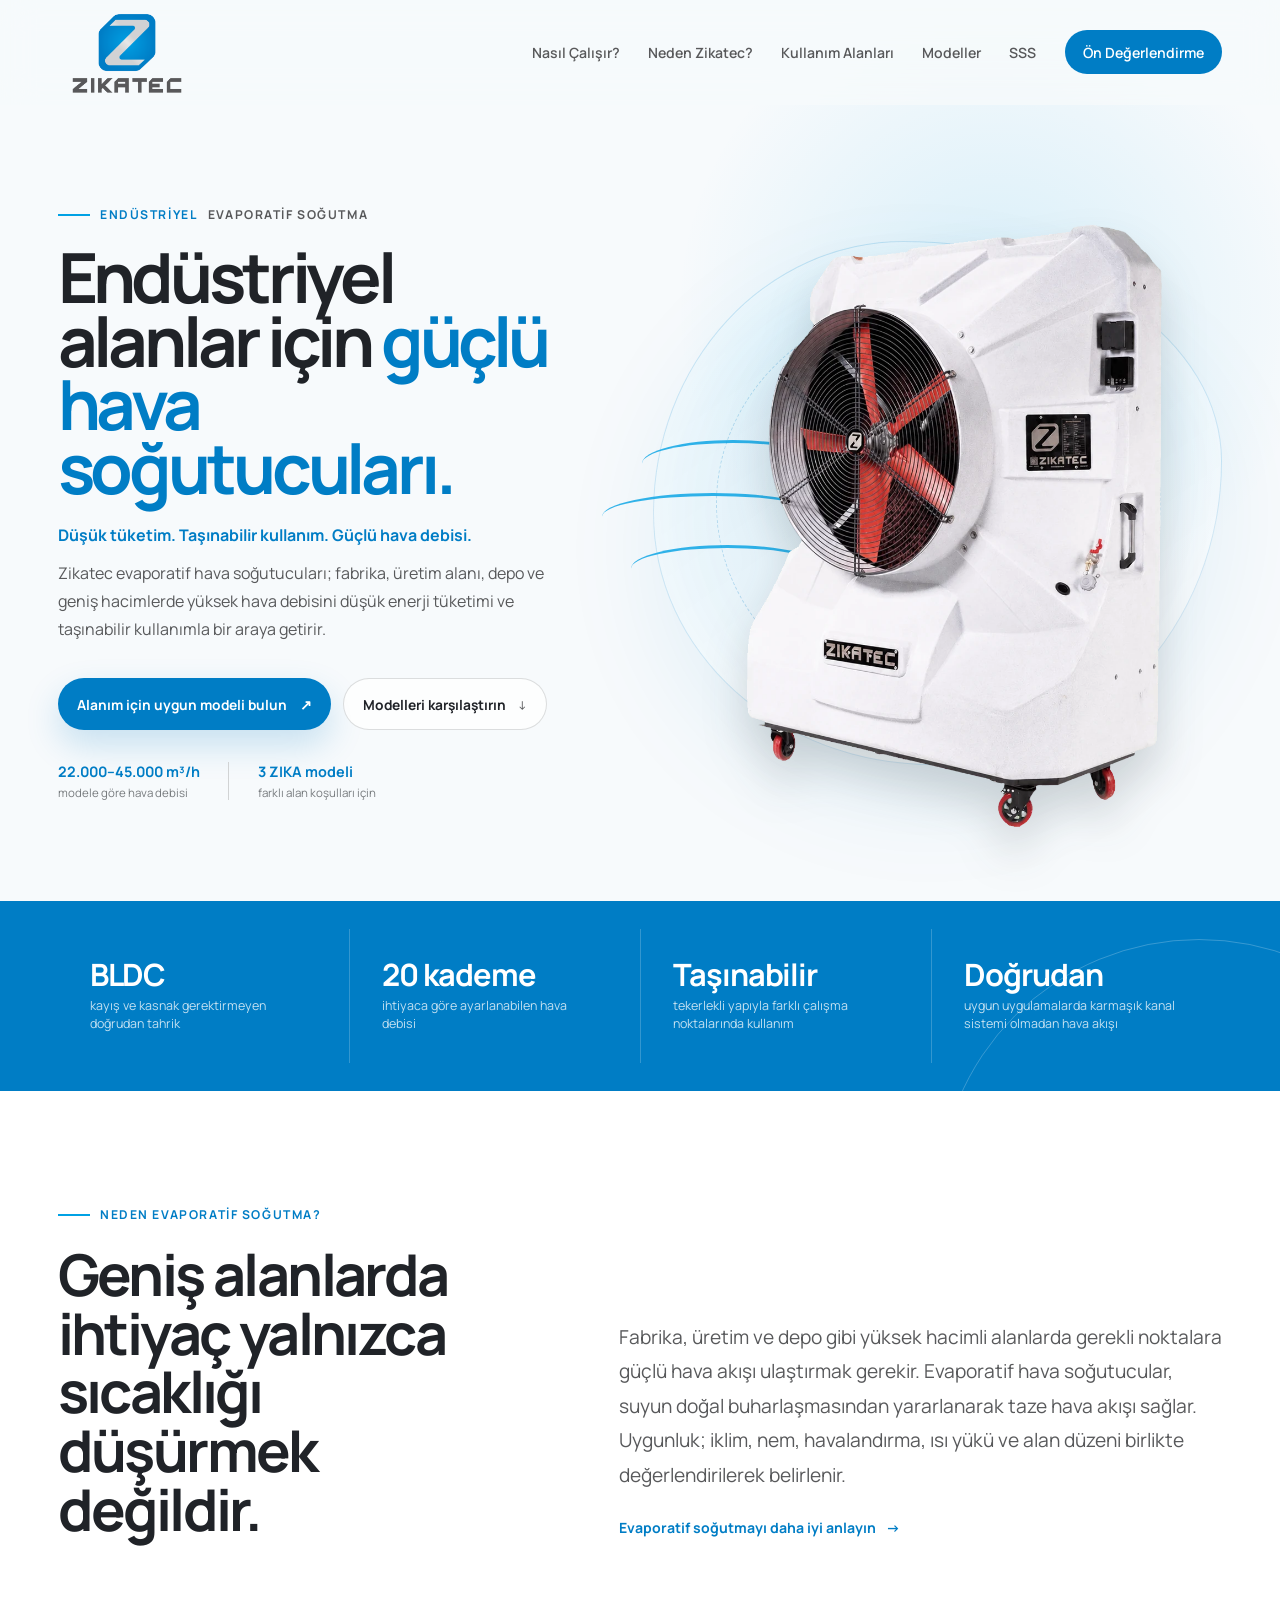
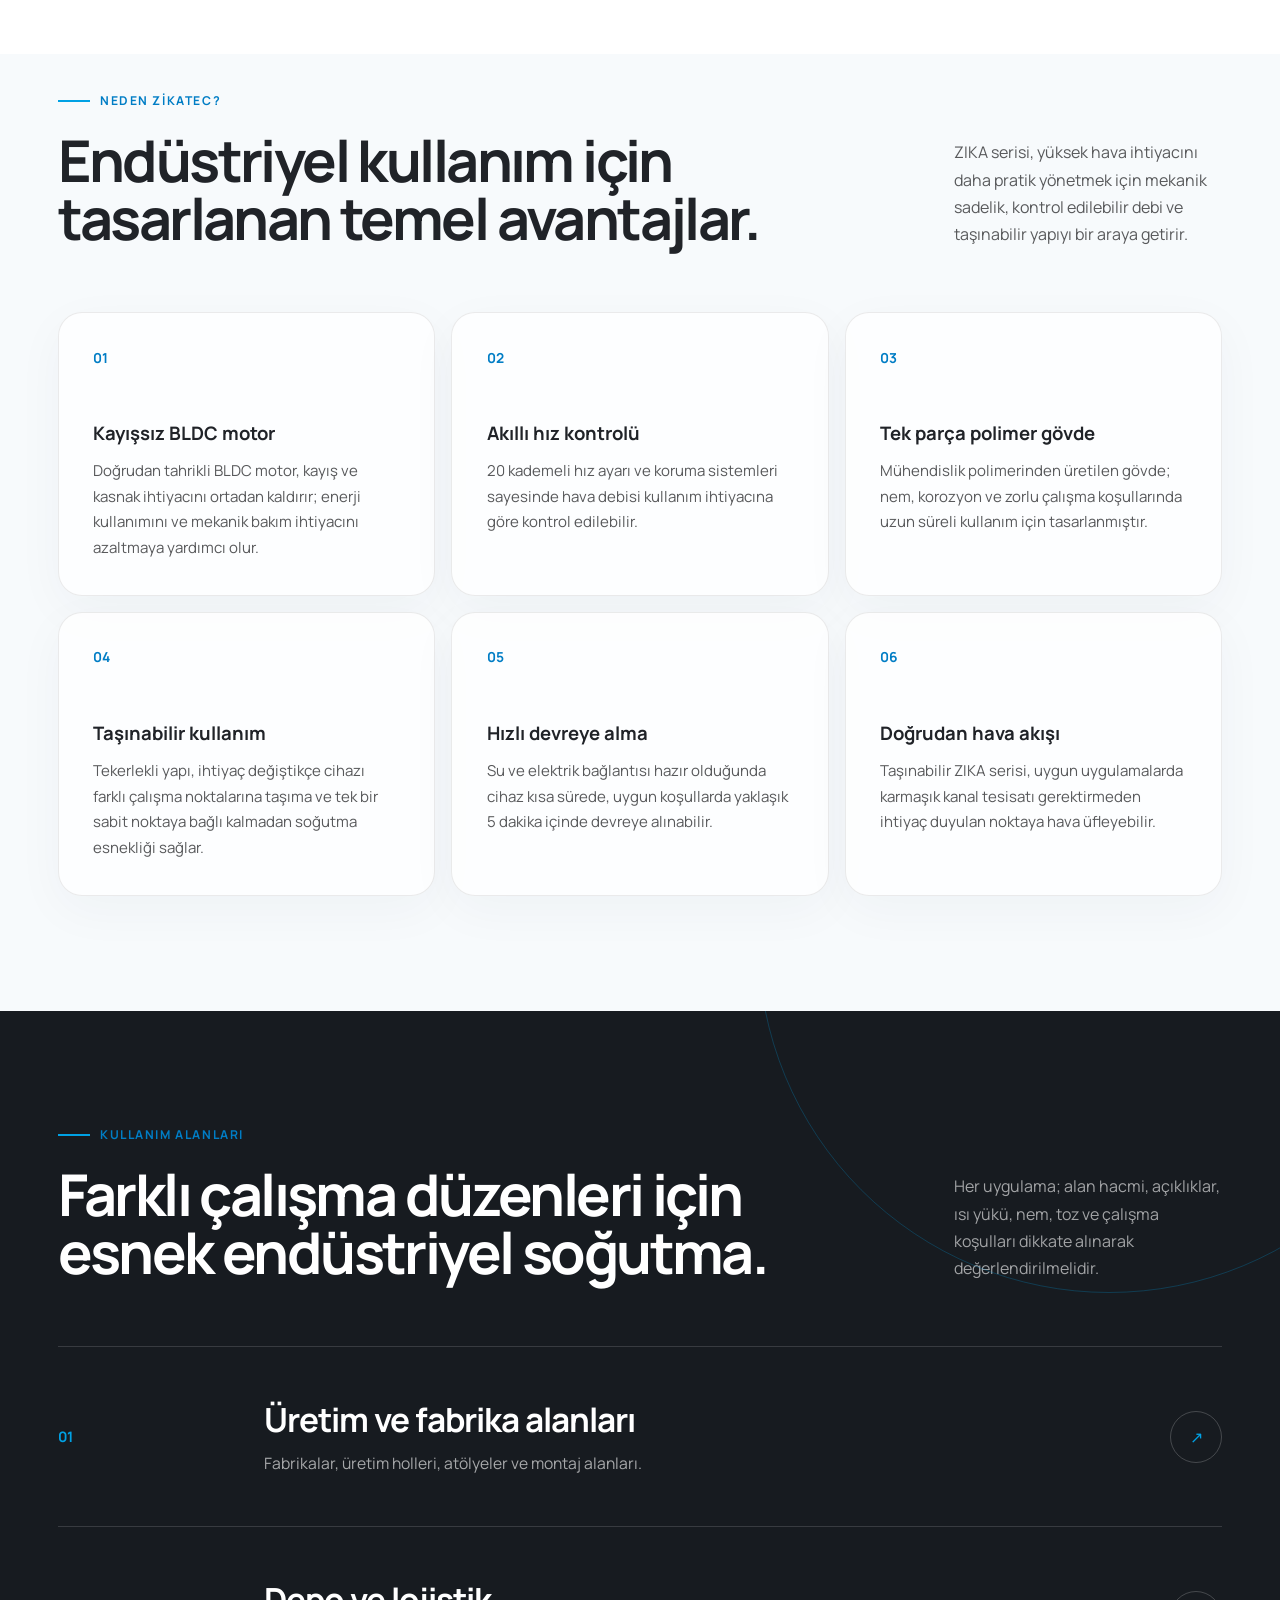
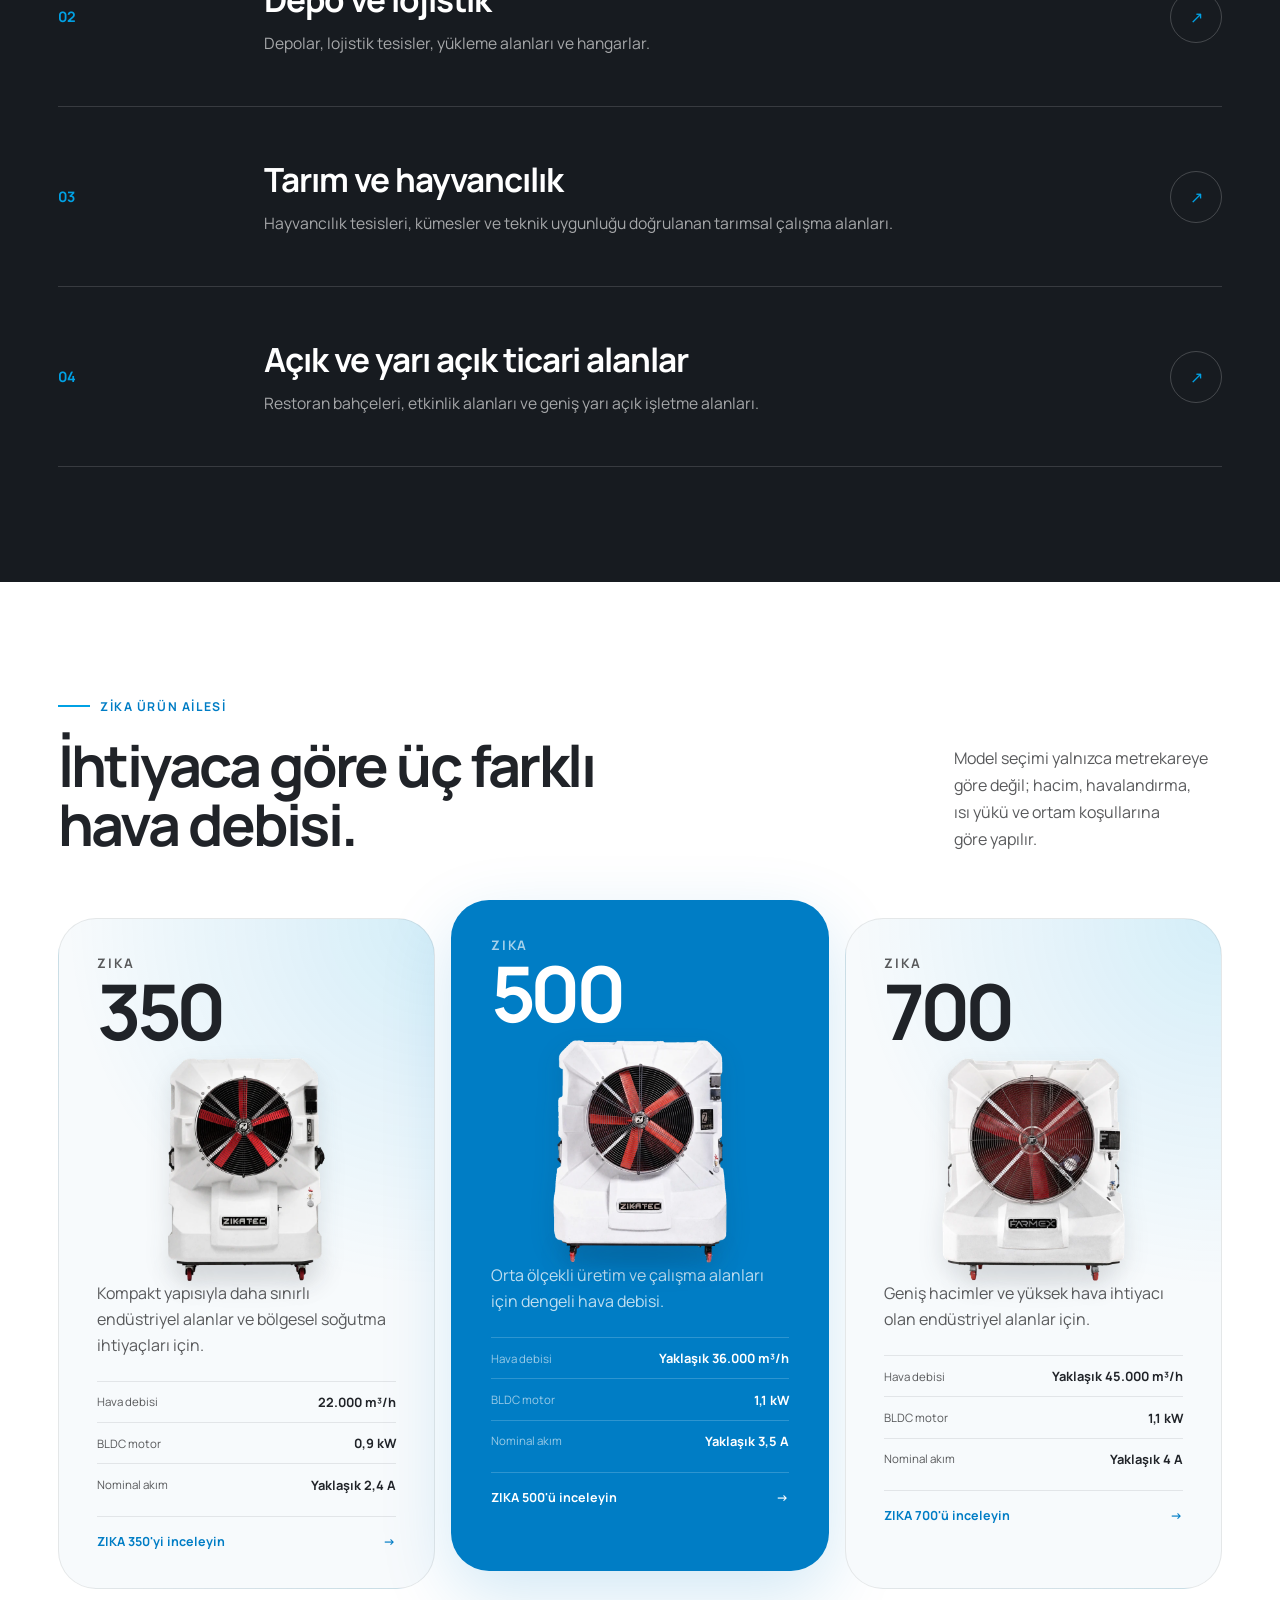
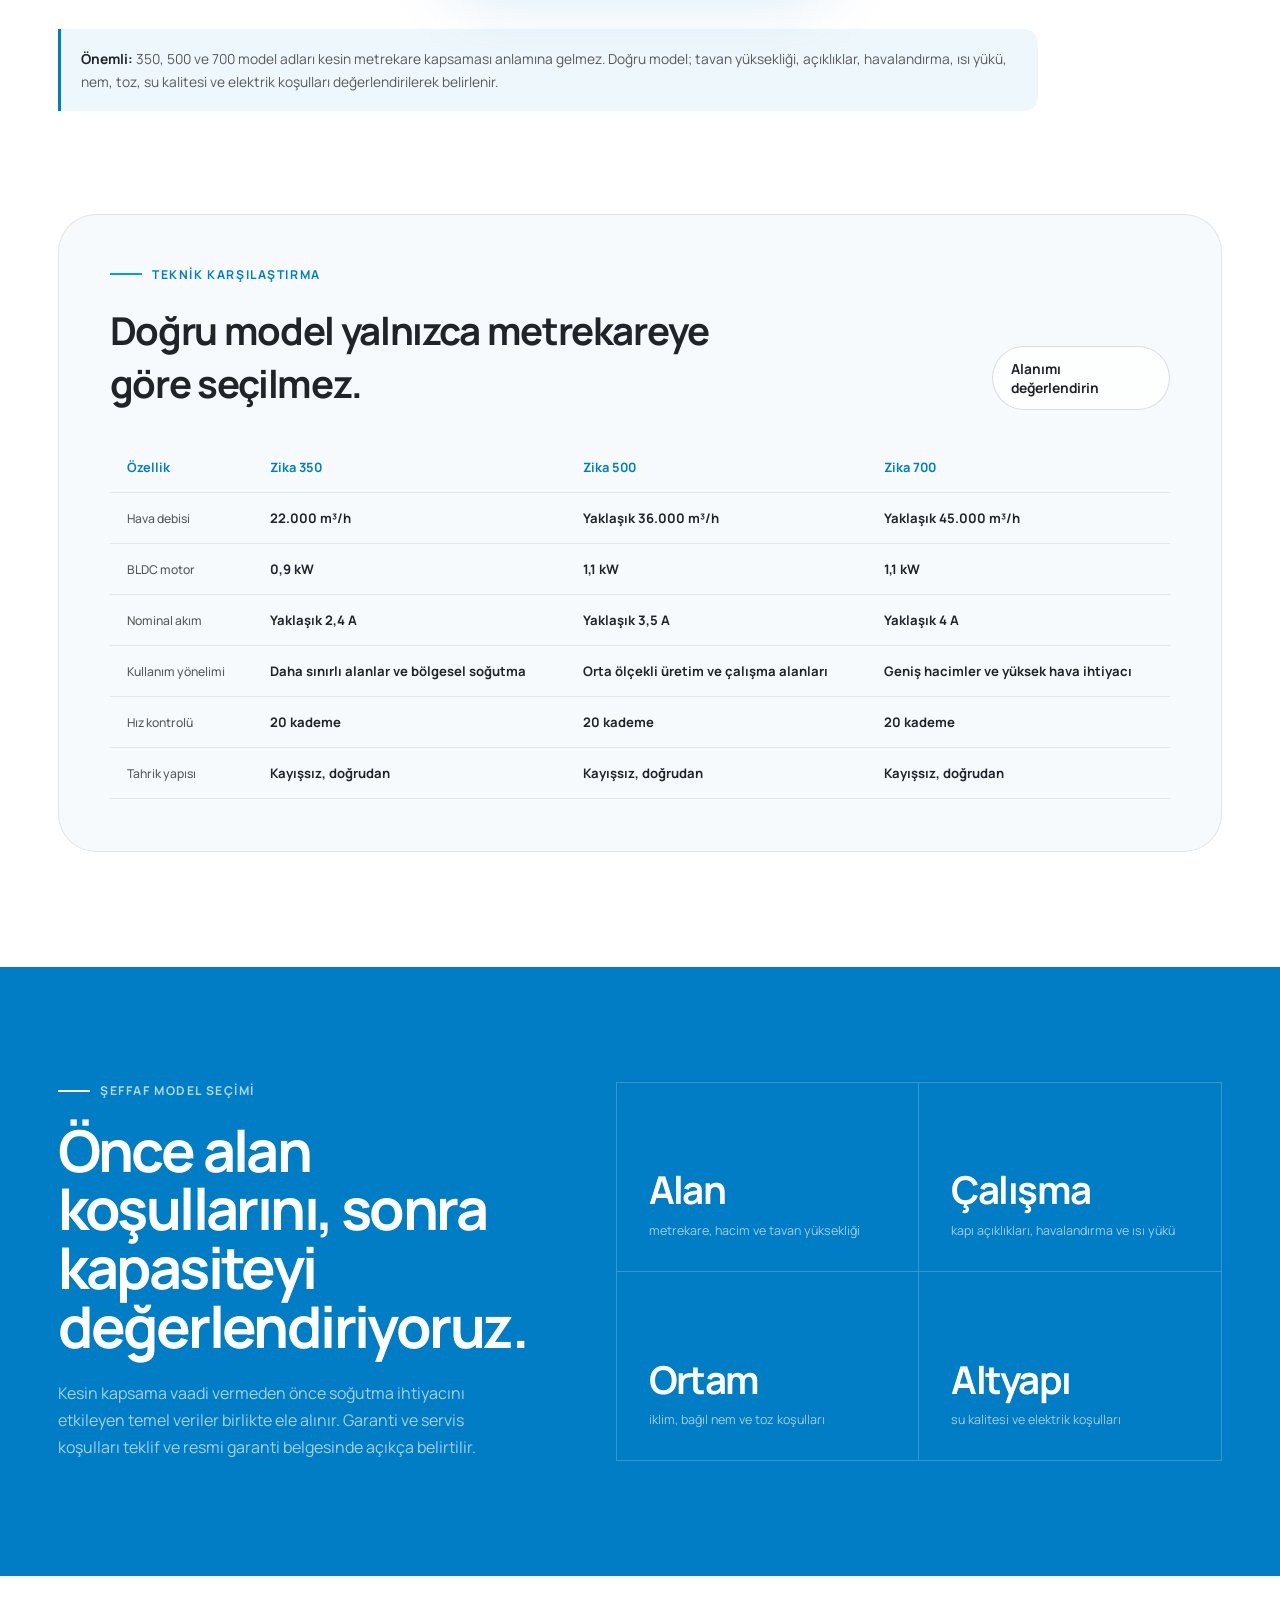
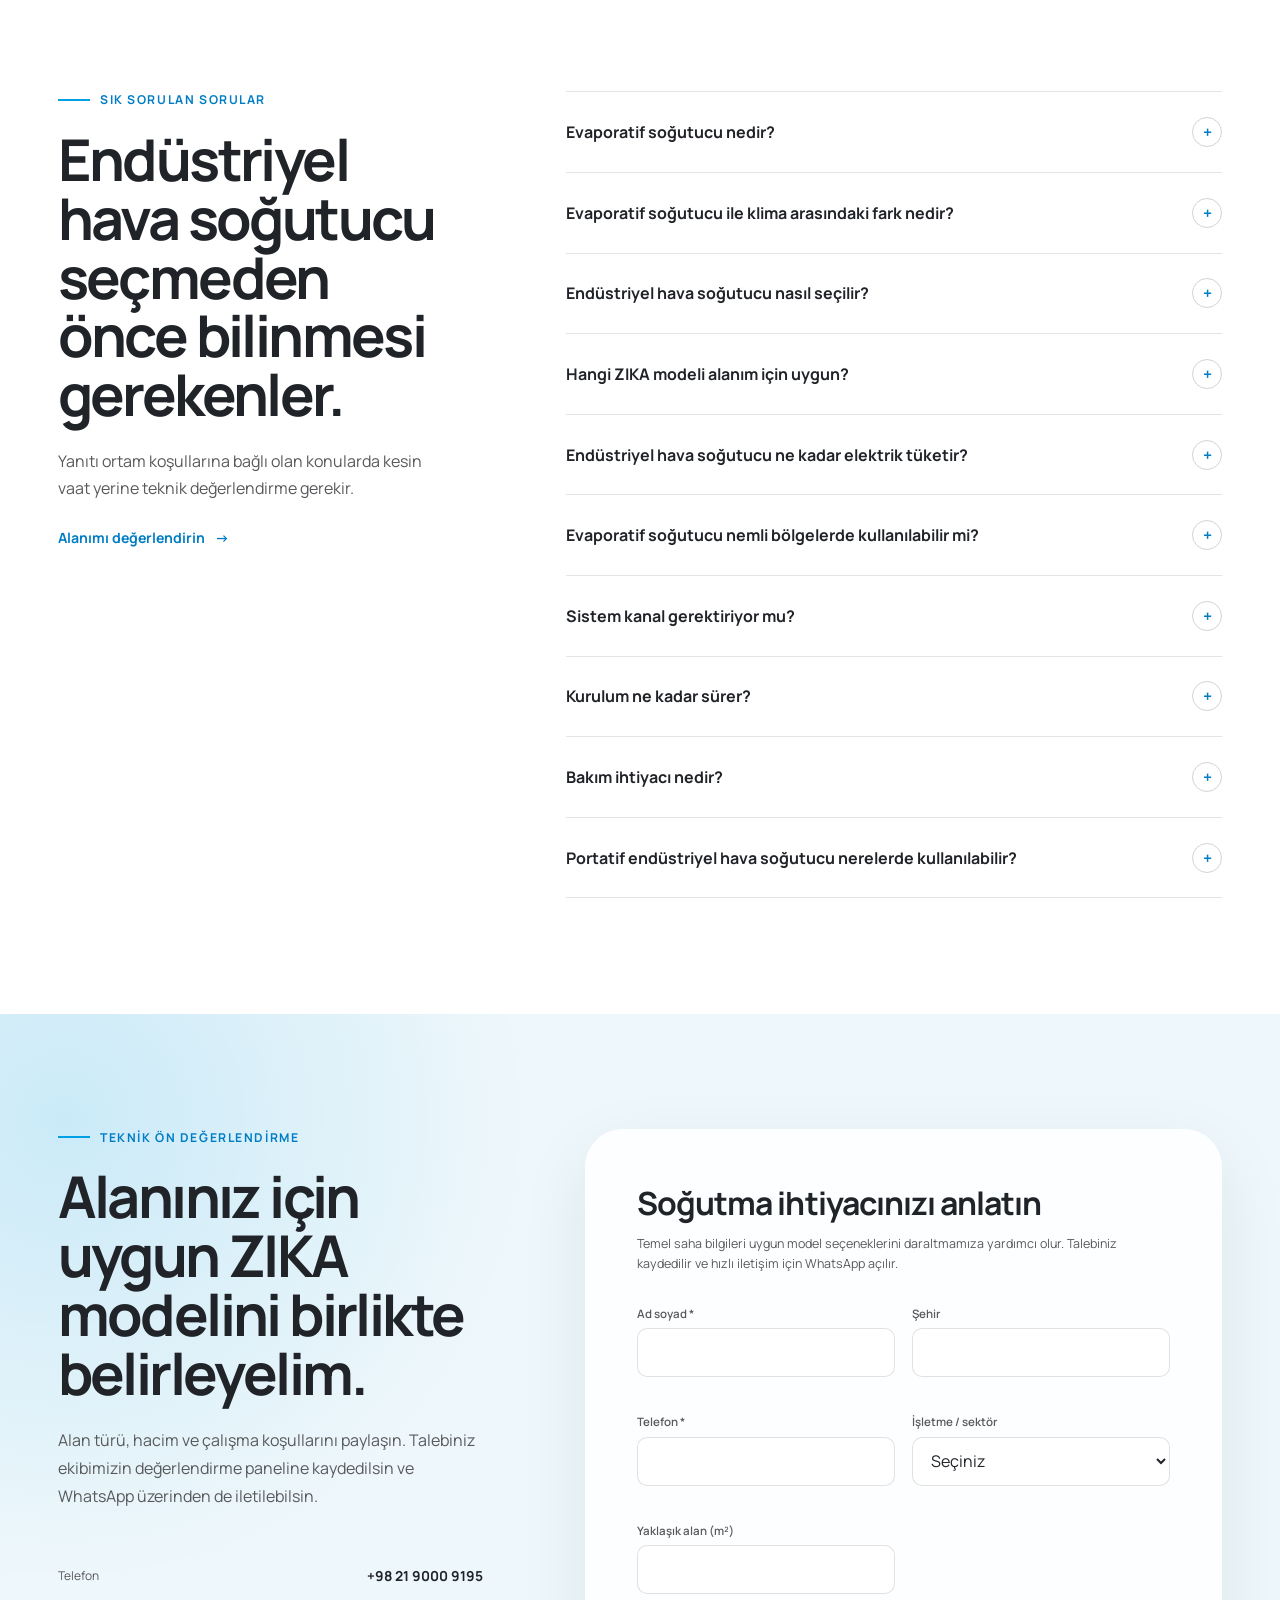
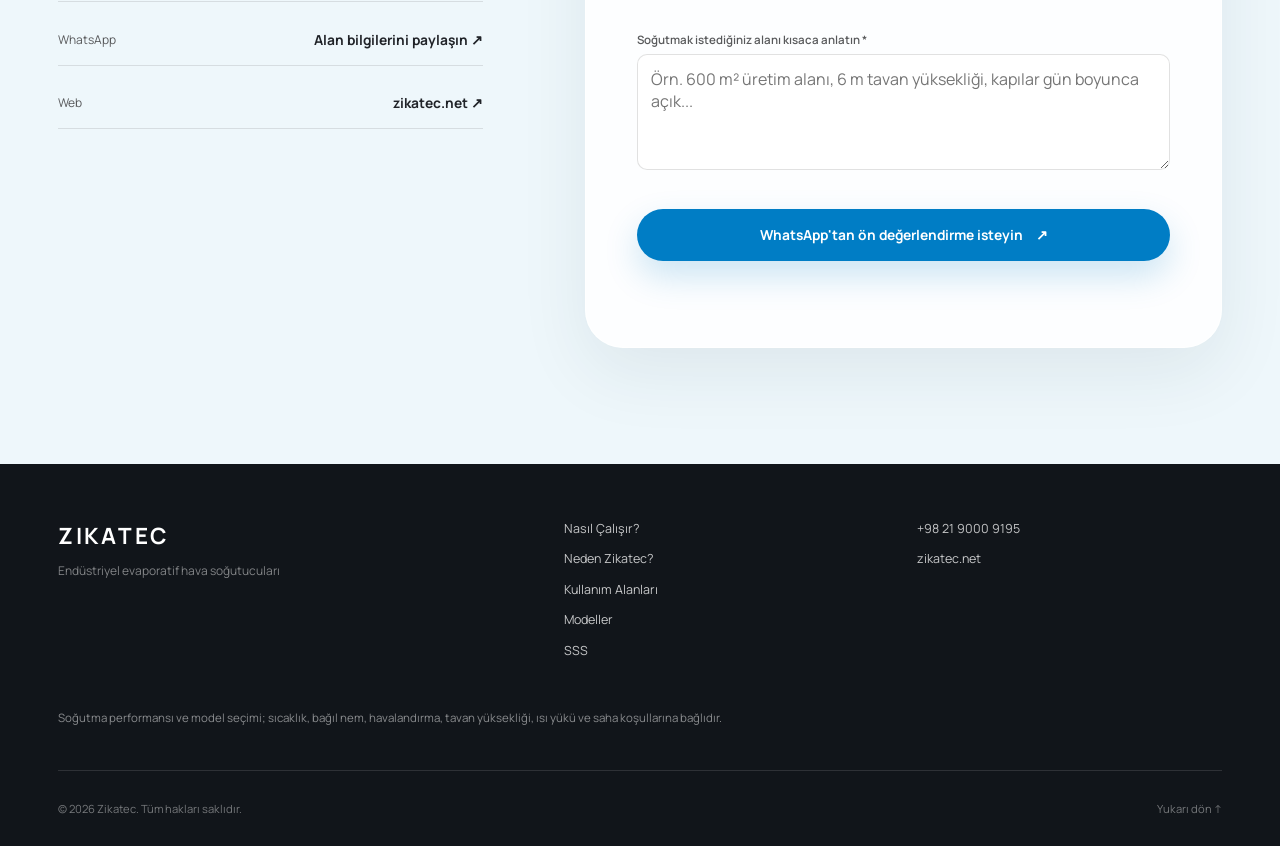
==== commit cd8b0410: "add admin part and product page in this commit" ====
--- a/index.html
+++ b/index.html
@@ -253,48 +253,51 @@
           <div class="product-cards">
             <article class="product-card">
               <div class="product-card__top"><span>ZIKA</span><strong>350</strong></div>
-              <div class="product-card__visual">
+              <a class="product-card__visual" href="product.html?model=zika-350" aria-label="ZIKA 350 ürün sayfasını açın">
                 <picture>
                   <source srcset="assets/images/products/cards/zika-350.webp" type="image/webp" />
                   <img src="assets/images/products/cards/zika-350-cutout.png" alt="Zika 350 endüstriyel hava soğutucu" width="1019" height="1543" loading="lazy" decoding="async" />
                 </picture>
-              </div>
+              </a>
               <p>Kompakt yapısıyla daha sınırlı endüstriyel alanlar ve bölgesel soğutma ihtiyaçları için.</p>
               <dl>
                 <div><dt>Hava debisi</dt><dd>22.000 m³/h</dd></div>
                 <div><dt>BLDC motor</dt><dd>0,9 kW</dd></div>
                 <div><dt>Nominal akım</dt><dd>Yaklaşık 2,4 A</dd></div>
               </dl>
+              <a class="product-card__detail-link" href="product.html?model=zika-350">ZIKA 350'yi inceleyin <span aria-hidden="true">→</span></a>
             </article>
             <article class="product-card product-card--featured">
               <div class="product-card__top"><span>ZIKA</span><strong>500</strong></div>
-              <div class="product-card__visual">
+              <a class="product-card__visual" href="product.html?model=zika-500" aria-label="ZIKA 500 ürün sayfasını açın">
                 <picture>
                   <source srcset="assets/images/products/cards/zika-500.webp" type="image/webp" />
                   <img src="assets/images/products/cards/zika-500-cutout.png" alt="Zika 500 endüstriyel hava soğutucu" width="1025" height="1534" loading="lazy" decoding="async" />
                 </picture>
-              </div>
+              </a>
               <p>Orta ölçekli üretim ve çalışma alanları için dengeli hava debisi.</p>
               <dl>
                 <div><dt>Hava debisi</dt><dd>Yaklaşık 36.000 m³/h</dd></div>
                 <div><dt>BLDC motor</dt><dd>1,1 kW</dd></div>
                 <div><dt>Nominal akım</dt><dd>Yaklaşık 3,5 A</dd></div>
               </dl>
+              <a class="product-card__detail-link" href="product.html?model=zika-500">ZIKA 500'ü inceleyin <span aria-hidden="true">→</span></a>
             </article>
             <article class="product-card">
               <div class="product-card__top"><span>ZIKA</span><strong>700</strong></div>
-              <div class="product-card__visual">
+              <a class="product-card__visual" href="product.html?model=zika-700" aria-label="ZIKA 700 ürün sayfasını açın">
                 <picture>
                   <source srcset="assets/images/products/cards/zika-700.webp" type="image/webp" />
                   <img src="assets/images/products/cards/zika-700-cutout.png" alt="Zika 700 endüstriyel hava soğutucu" width="940" height="1672" loading="lazy" decoding="async" />
                 </picture>
-              </div>
+              </a>
               <p>Geniş hacimler ve yüksek hava ihtiyacı olan endüstriyel alanlar için.</p>
               <dl>
                 <div><dt>Hava debisi</dt><dd>Yaklaşık 45.000 m³/h</dd></div>
                 <div><dt>BLDC motor</dt><dd>1,1 kW</dd></div>
                 <div><dt>Nominal akım</dt><dd>Yaklaşık 4 A</dd></div>
               </dl>
+              <a class="product-card__detail-link" href="product.html?model=zika-700">ZIKA 700'ü inceleyin <span aria-hidden="true">→</span></a>
             </article>
           </div>
 
@@ -405,7 +408,7 @@
           <div class="contact__content">
             <p class="section-kicker">Teknik ön değerlendirme</p>
             <h2>Alanınız için uygun ZIKA modelini birlikte belirleyelim.</h2>
-            <p>Alan türü, hacim ve çalışma koşullarını paylaşın. Talebiniz WhatsApp üzerinden ekibimize iletilsin; nihai öneri gerektiğinde saha incelemesiyle doğrulansın.</p>
+            <p>Alan türü, hacim ve çalışma koşullarını paylaşın. Talebiniz ekibimizin değerlendirme paneline kaydedilsin ve WhatsApp üzerinden de iletilebilsin.</p>
 
             <div class="contact-methods">
               <a href="tel:+982190009195">
@@ -426,7 +429,7 @@
           <form class="lead-form" data-lead-form novalidate>
             <div class="lead-form__heading">
               <h3>Soğutma ihtiyacınızı anlatın</h3>
-              <p>Temel saha bilgileri uygun model seçeneklerini daraltmamıza yardımcı olur. Form, bilgilerinizi gönderebilmeniz için WhatsApp'ı açar.</p>
+              <p>Temel saha bilgileri uygun model seçeneklerini daraltmamıza yardımcı olur. Talebiniz kaydedilir ve hızlı iletişim için WhatsApp açılır.</p>
             </div>
 
             <div class="form-grid">
--- a/styles.css
+++ b/styles.css
@@ -774,7 +774,7 @@
   min-height: 610px;
   padding: clamp(1.6rem, 3vw, 3rem);
   overflow: hidden;
-  grid-template-rows: auto 235px auto auto;
+  grid-template-rows: auto 235px auto auto auto;
   align-content: start;
   border: 1px solid rgba(88, 89, 91, 0.12);
   border-radius: var(--radius-lg);
@@ -918,6 +918,33 @@
   font-size: 0.8rem;
   font-weight: 700;
   text-align: right;
+}
+
+.product-card__detail-link {
+  display: inline-flex;
+  margin-top: 1.4rem;
+  padding-top: 1rem;
+  align-items: center;
+  justify-content: space-between;
+  gap: 1rem;
+  border-top: 1px solid rgba(88, 89, 91, 0.13);
+  color: var(--blue-dark);
+  font-size: 0.78rem;
+  font-weight: 700;
+}
+
+.product-card--featured .product-card__detail-link {
+  border-color: rgba(255, 255, 255, 0.18);
+  color: var(--white);
+}
+
+.product-card__detail-link span {
+  transition: transform 180ms ease;
+}
+
+.product-card__detail-link:hover span,
+.product-card__detail-link:focus-visible span {
+  transform: translateX(4px);
 }
 
 .product-note {
@@ -1513,7 +1540,7 @@
 
   .product-card {
     min-height: 590px;
-    grid-template-rows: auto 220px auto auto;
+    grid-template-rows: auto 220px auto auto auto;
   }
 
   .product-card__visual {
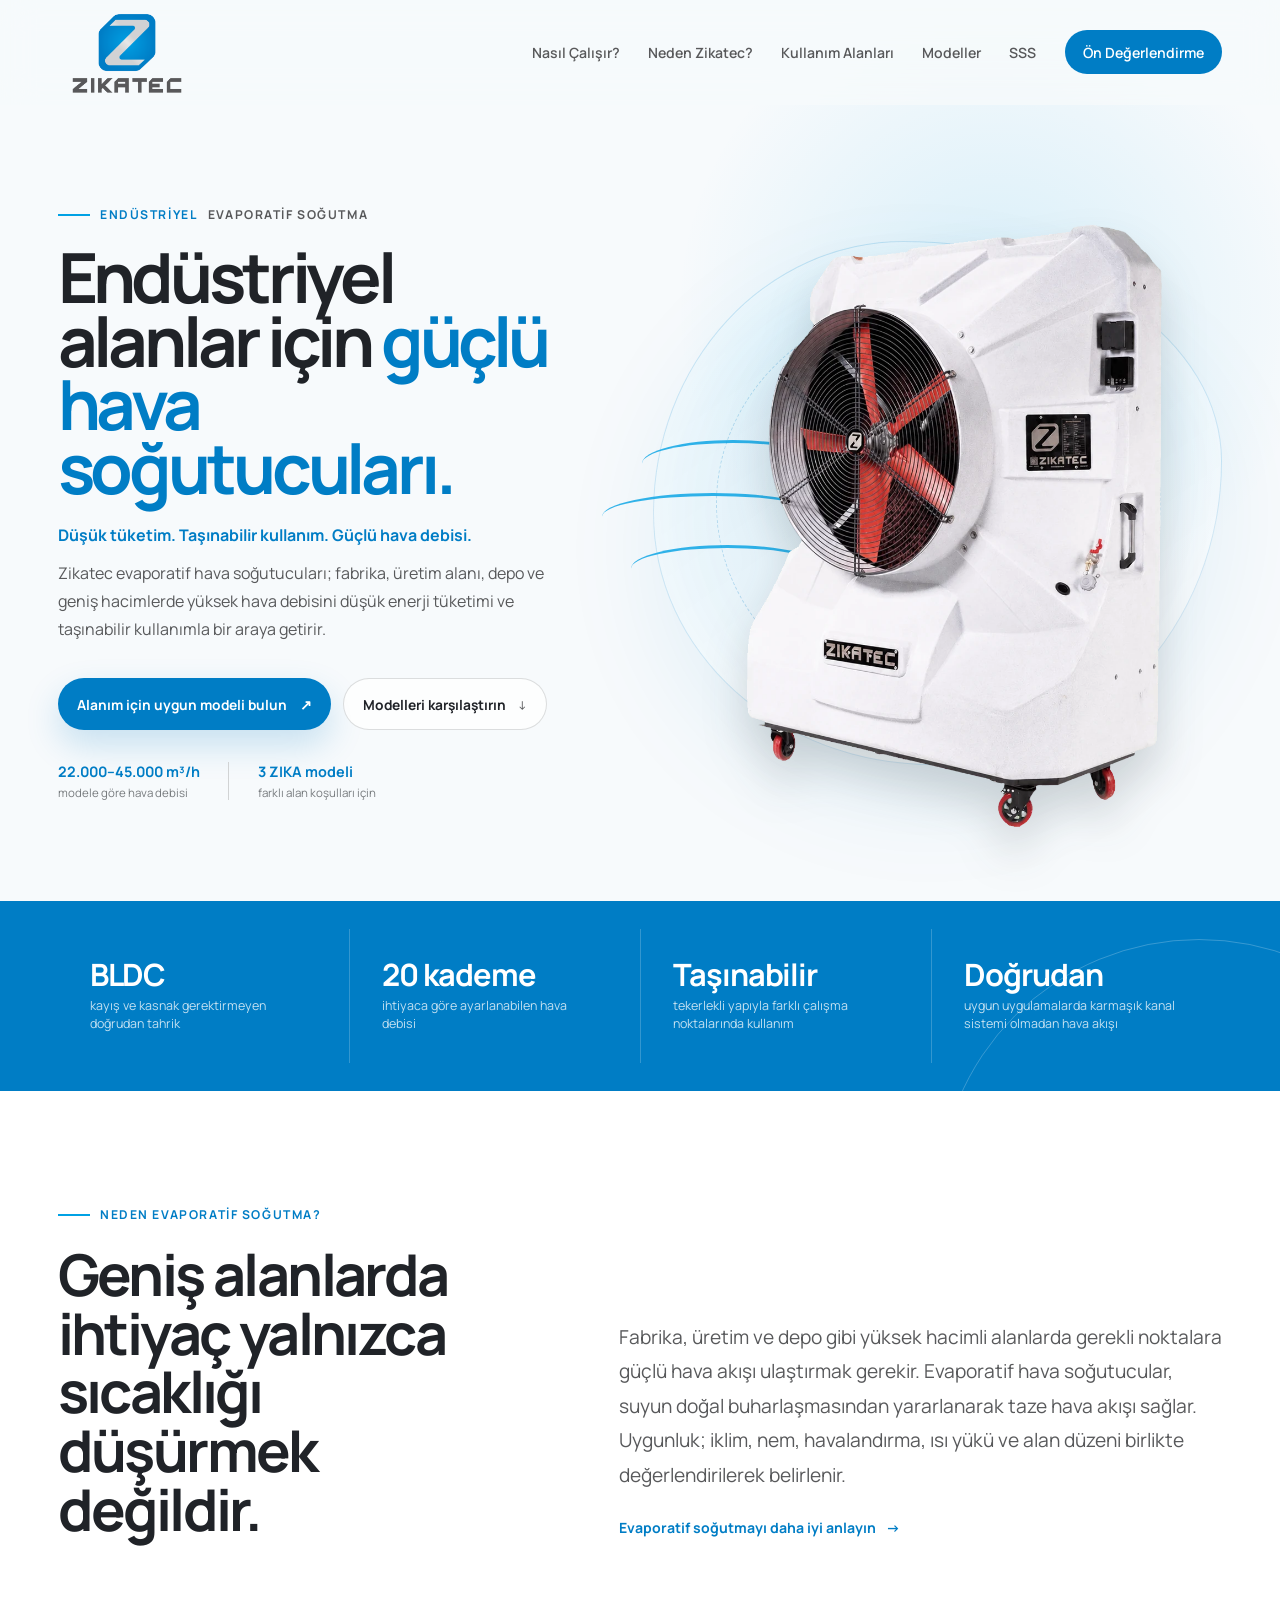
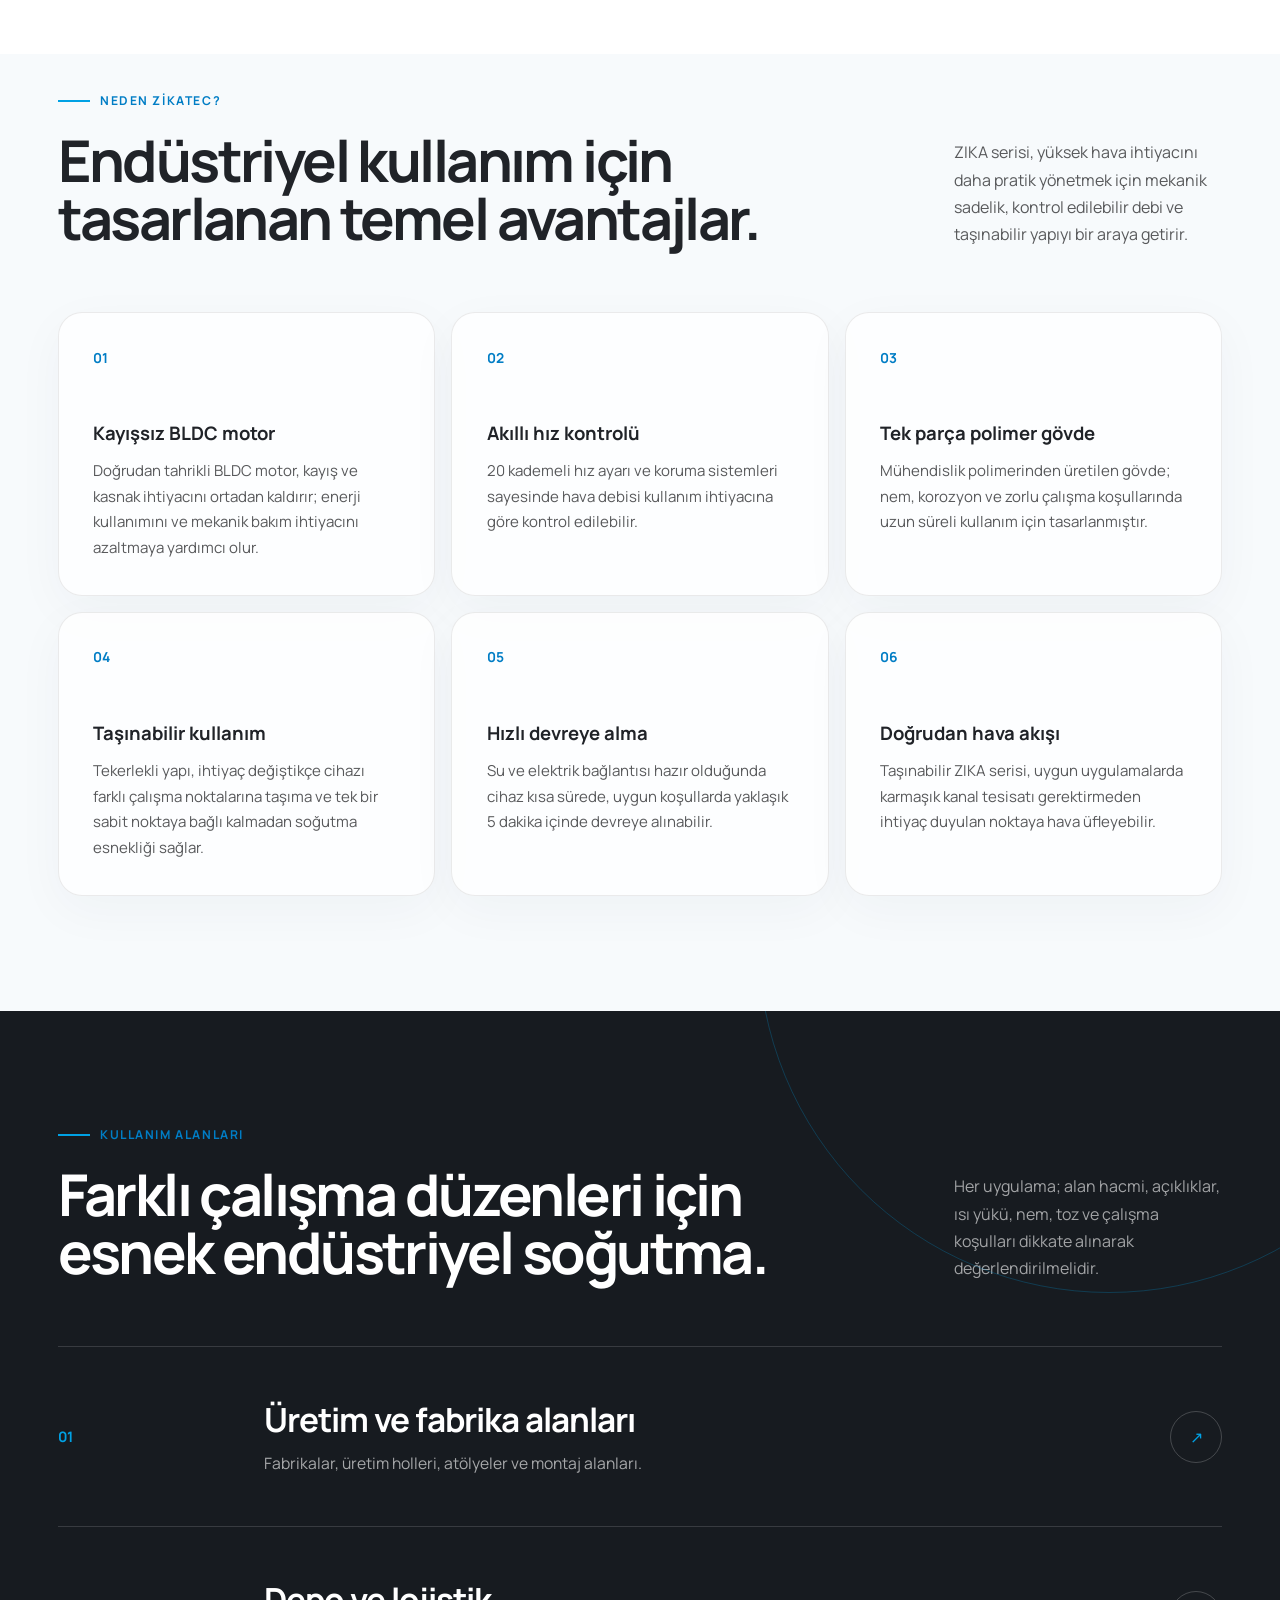
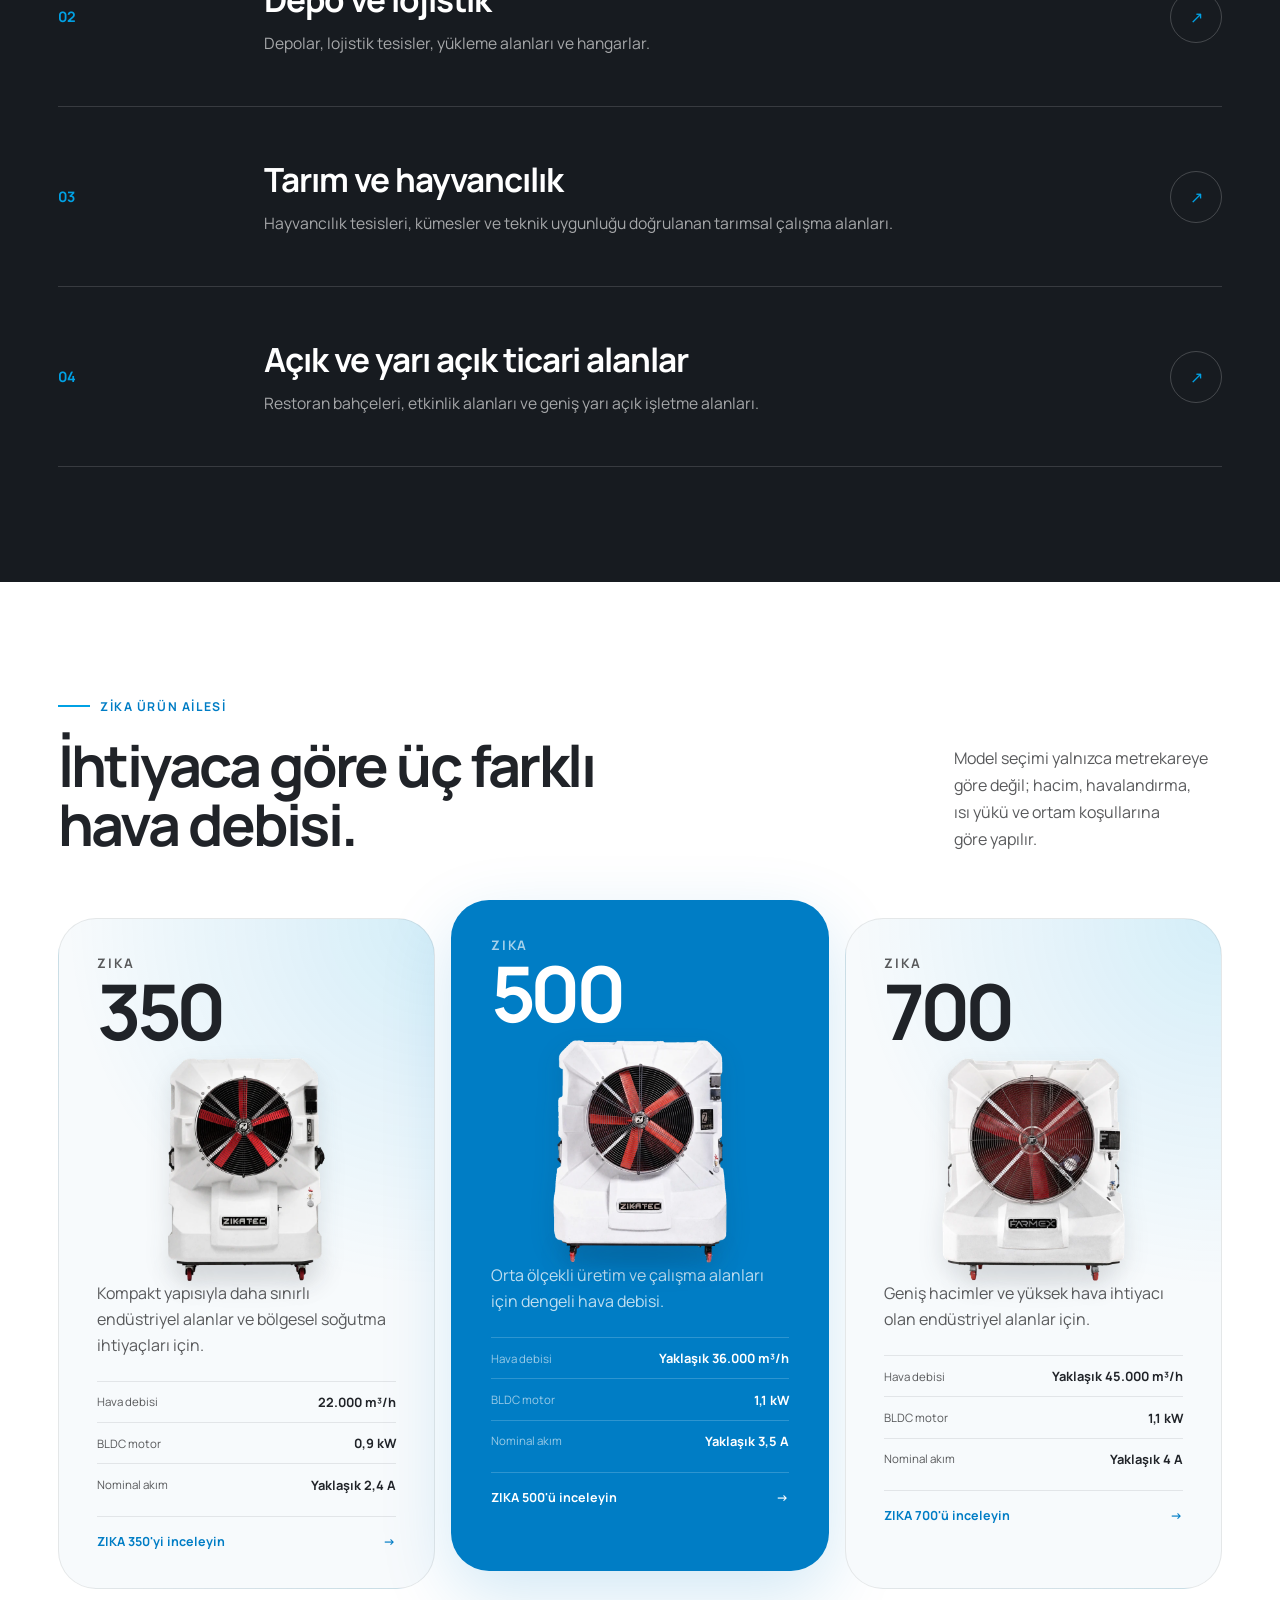
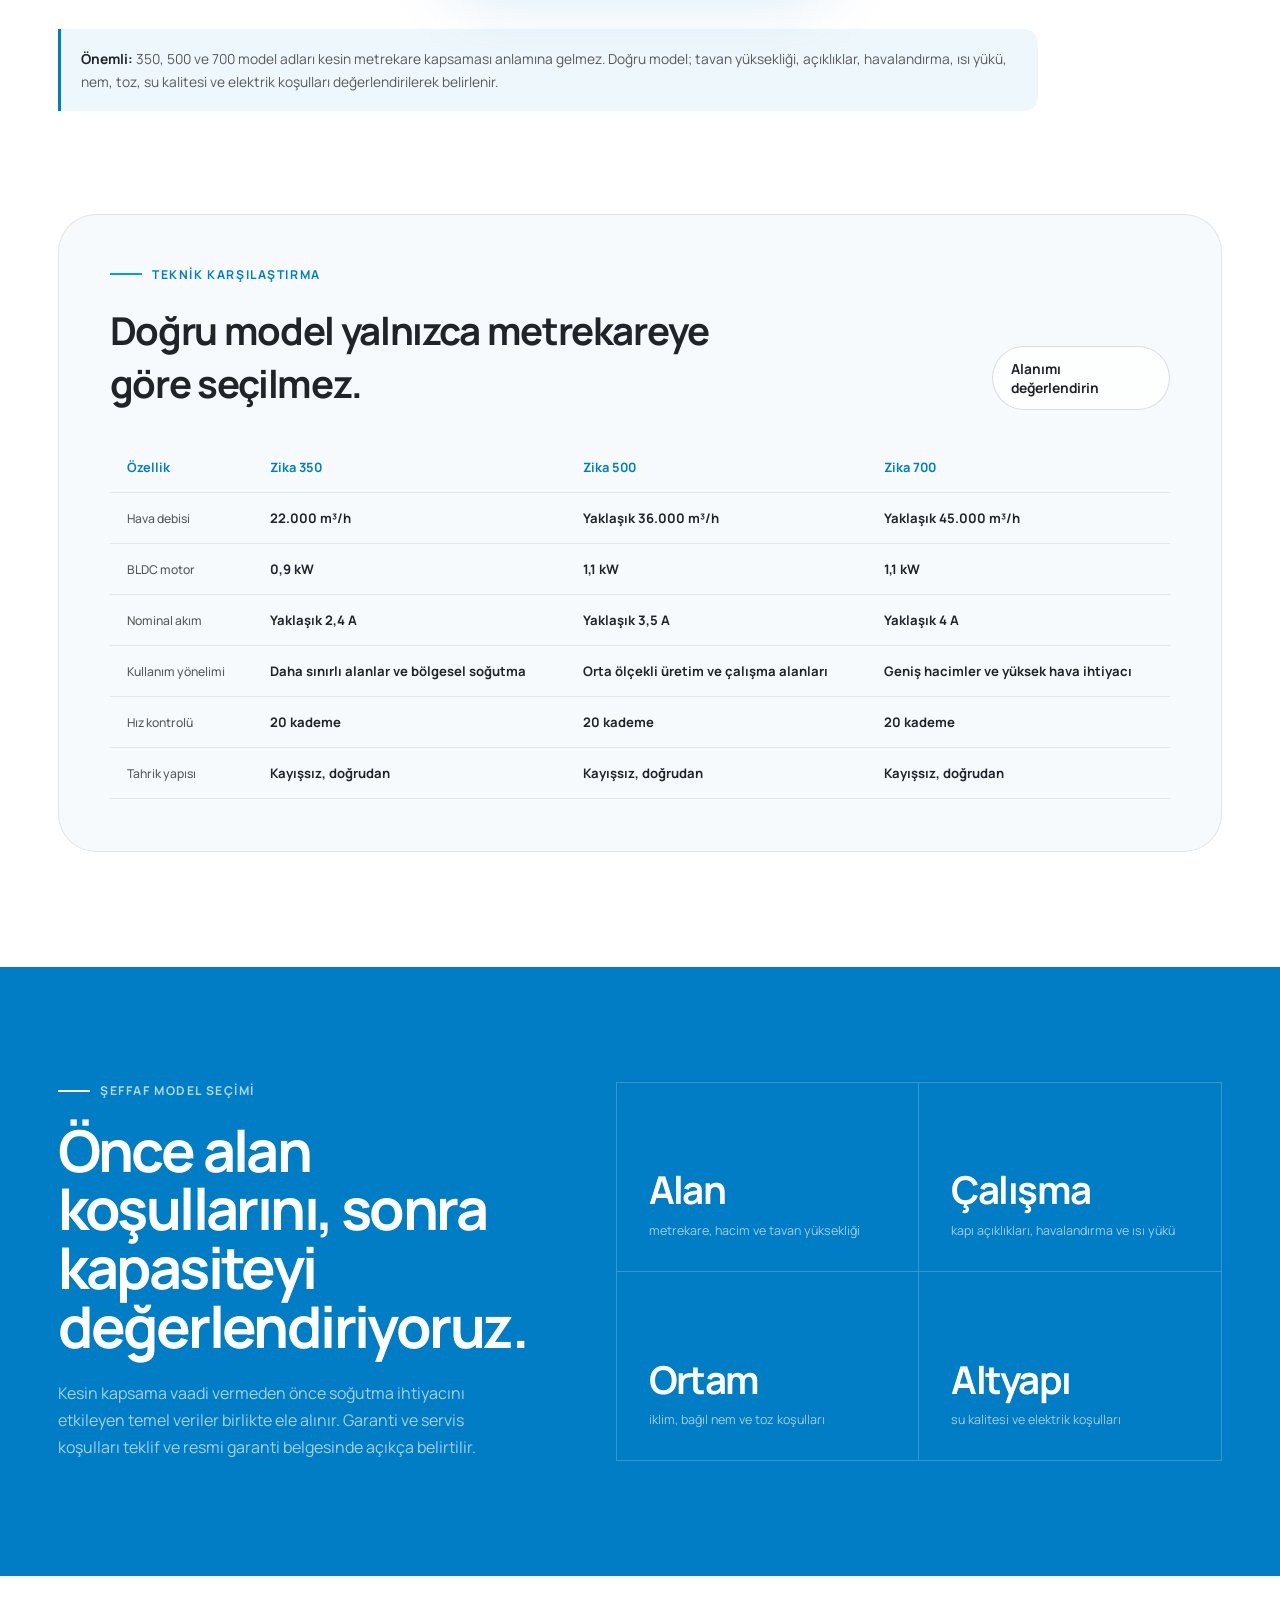
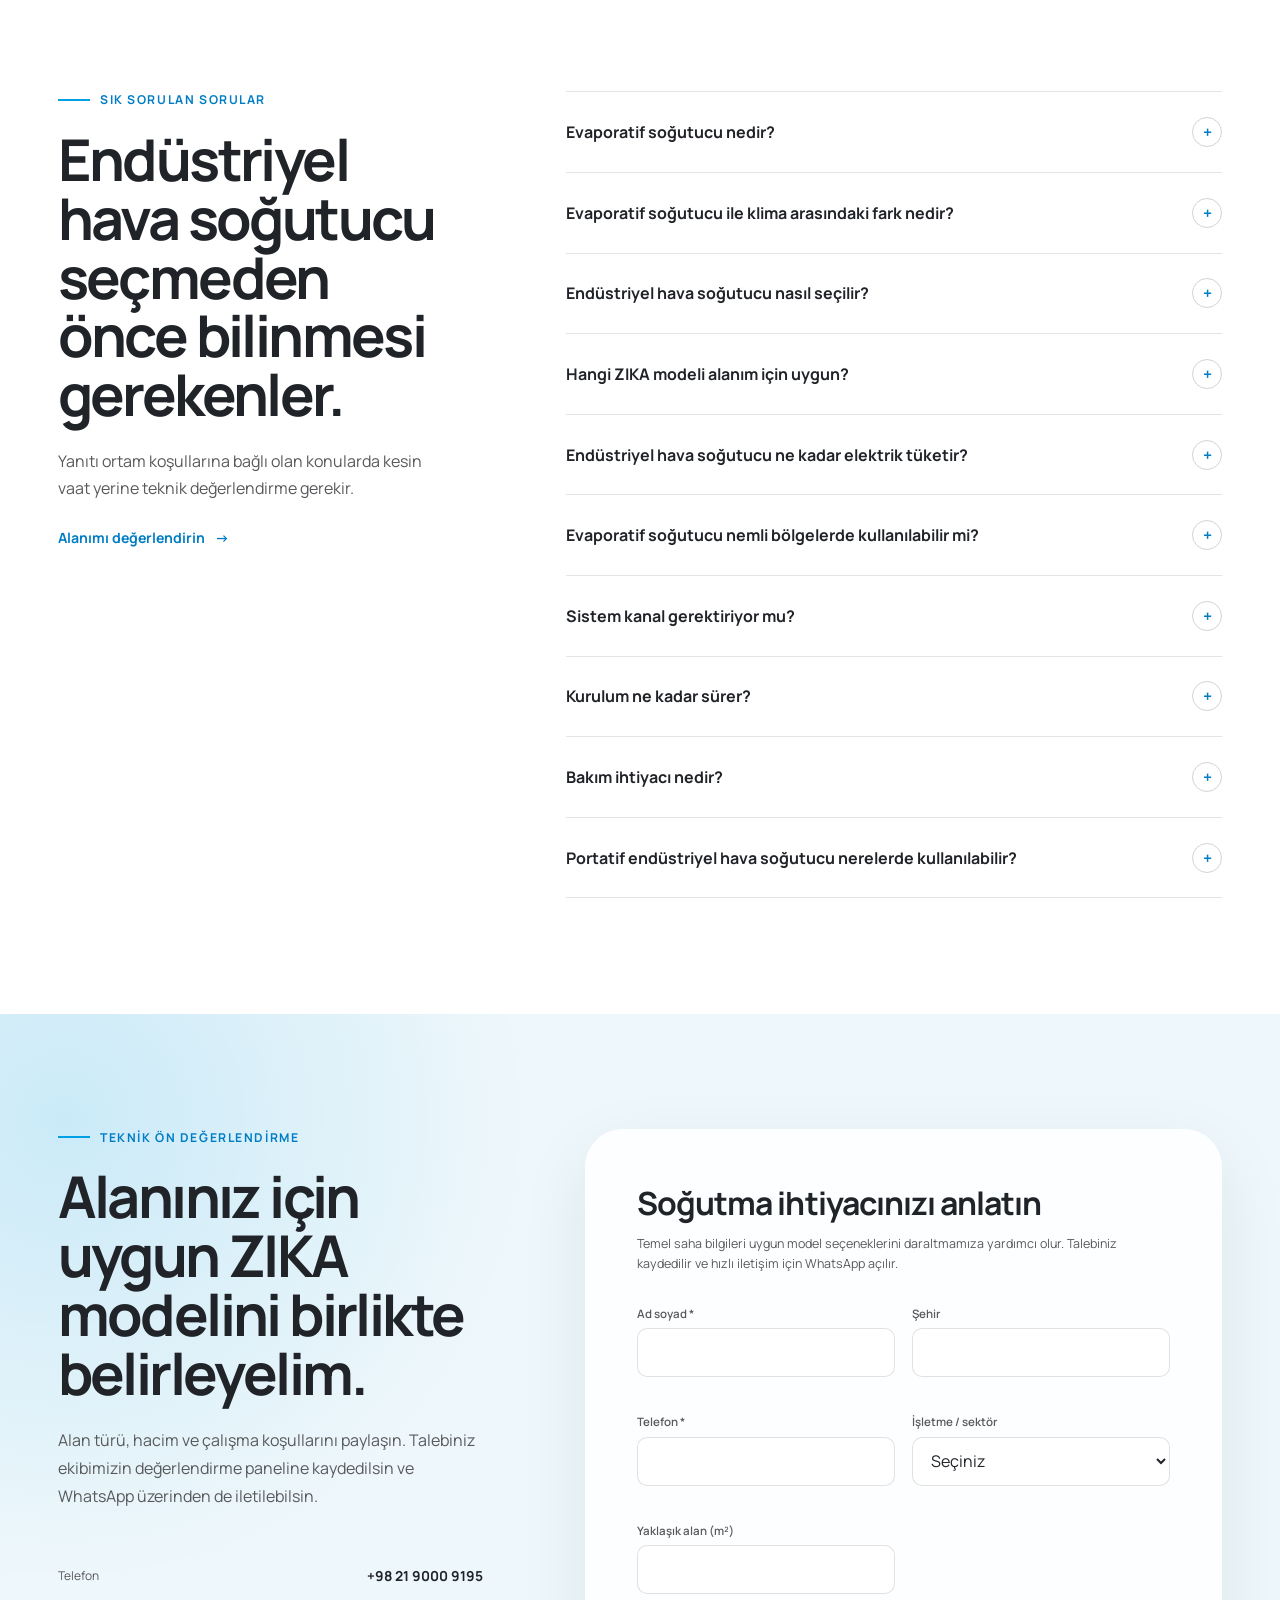
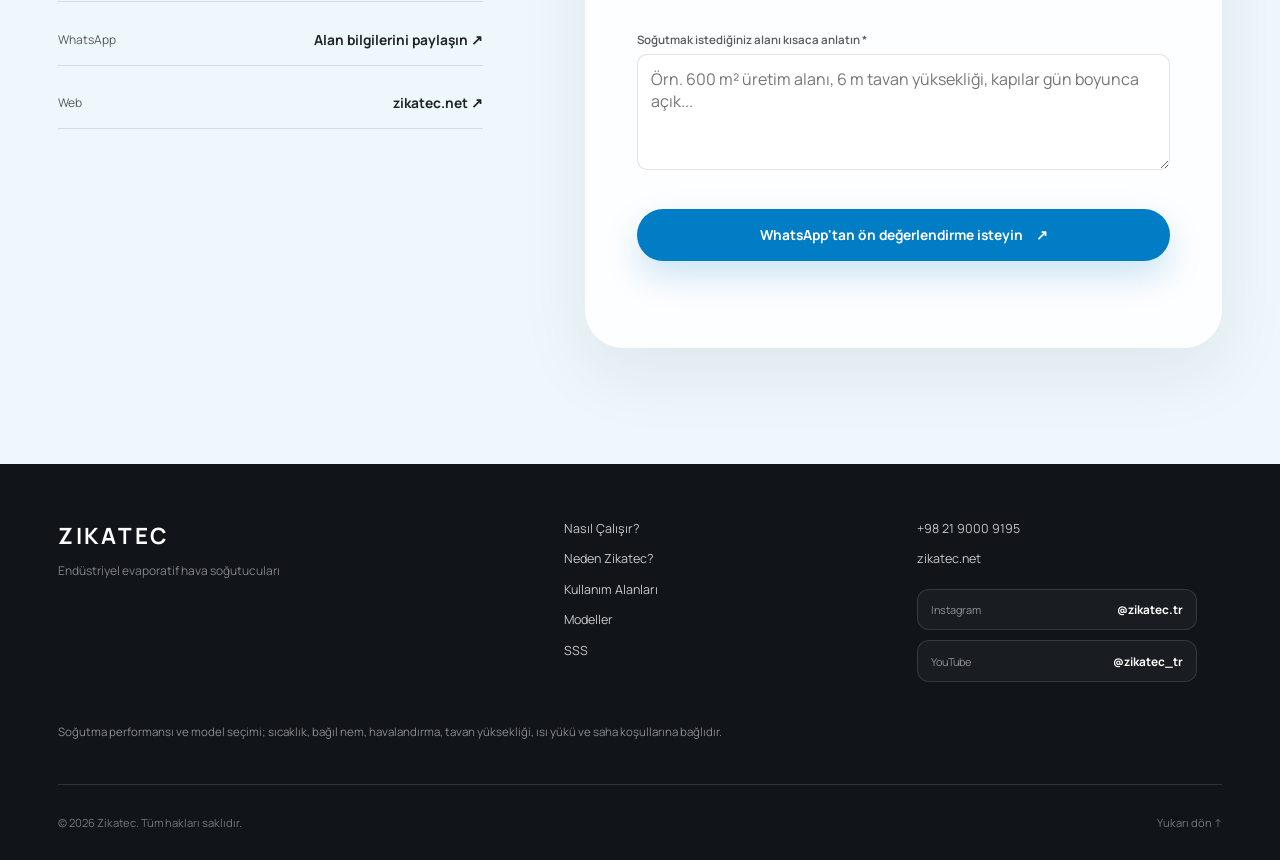
==== commit cb3c9d03: "add insta and youtube label" ====
--- a/index.html
+++ b/index.html
@@ -496,6 +496,16 @@
         <div class="footer__contact">
           <a href="tel:+982190009195">+98 21 9000 9195</a>
           <a href="https://zikatec.net/">zikatec.net</a>
+          <div class="footer__social" aria-label="Zikatec sosyal medya hesapları">
+            <a href="https://www.instagram.com/zikatec.tr?igsi=MTR0NWFram1xaDFqdw==" target="_blank" rel="noopener noreferrer" aria-label="Zikatec Türkiye Instagram hesabını açın">
+              <span>Instagram</span>
+              <strong>@zikatec.tr</strong>
+            </a>
+            <a href="https://youtube.com/@zikatec_tr?si=IEpPwrkMavTmWZnH" target="_blank" rel="noopener noreferrer" aria-label="Zikatec Türkiye YouTube kanalını açın">
+              <span>YouTube</span>
+              <strong>@zikatec_tr</strong>
+            </a>
+          </div>
         </div>
       </div>
       <p class="section-shell footer__disclaimer">
--- a/styles.css
+++ b/styles.css
@@ -1344,6 +1344,44 @@
   color: var(--blue);
 }
 
+.footer__social {
+  display: grid;
+  width: min(100%, 280px);
+  margin-top: 0.5rem;
+  gap: 0.65rem;
+}
+
+.footer__social > a {
+  display: flex;
+  min-width: 220px;
+  padding: 0.7rem 0.8rem;
+  align-items: center;
+  justify-content: space-between;
+  gap: 1rem;
+  border: 1px solid rgba(255, 255, 255, 0.12);
+  border-radius: 12px;
+  background: rgba(255, 255, 255, 0.035);
+  transition: border-color 160ms ease, background-color 160ms ease, transform 160ms ease;
+}
+
+.footer__social > a:hover,
+.footer__social > a:focus-visible {
+  border-color: rgba(0, 161, 228, 0.55);
+  color: var(--white);
+  background: rgba(0, 161, 228, 0.1);
+  transform: translateY(-2px);
+}
+
+.footer__social span {
+  color: rgba(255, 255, 255, 0.52);
+  font-size: 0.68rem;
+}
+
+.footer__social strong {
+  color: var(--white);
+  font-size: 0.74rem;
+}
+
 .footer__disclaimer {
   margin-top: -1rem;
   padding-bottom: 2rem;
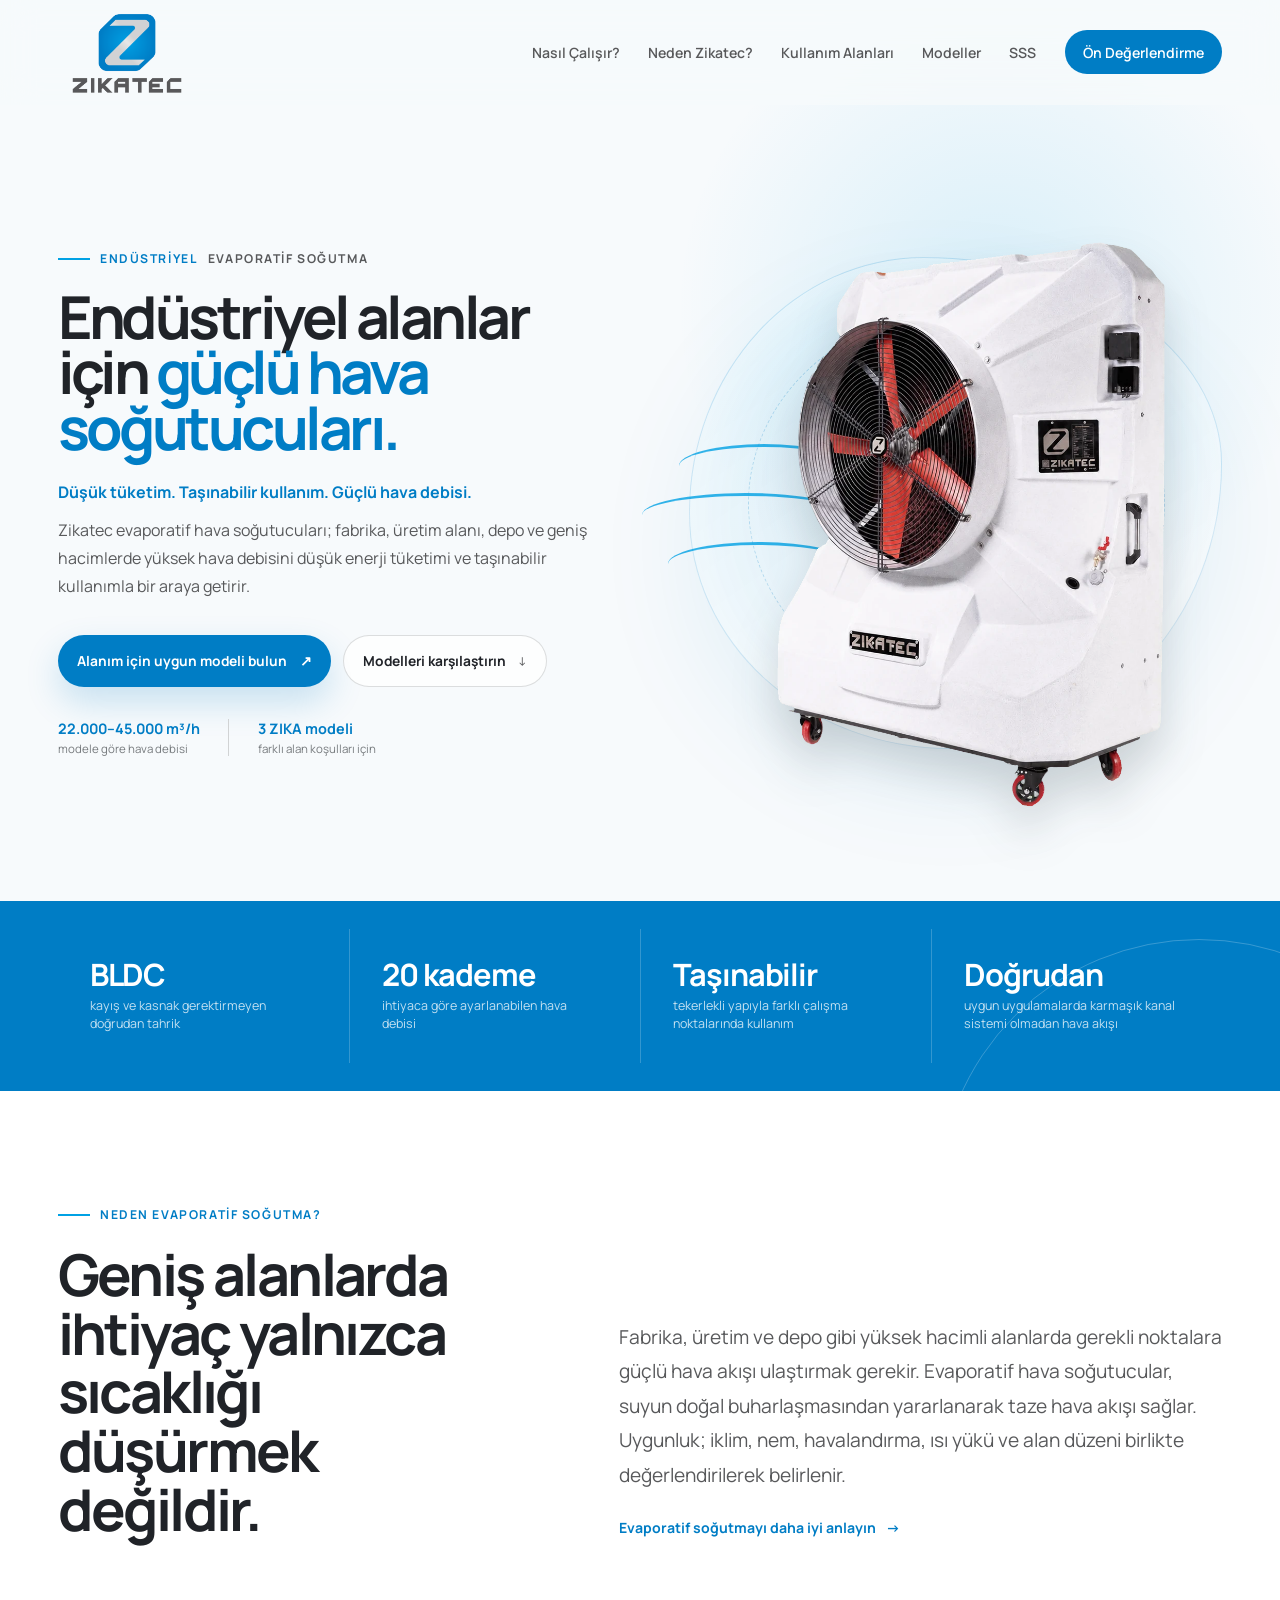
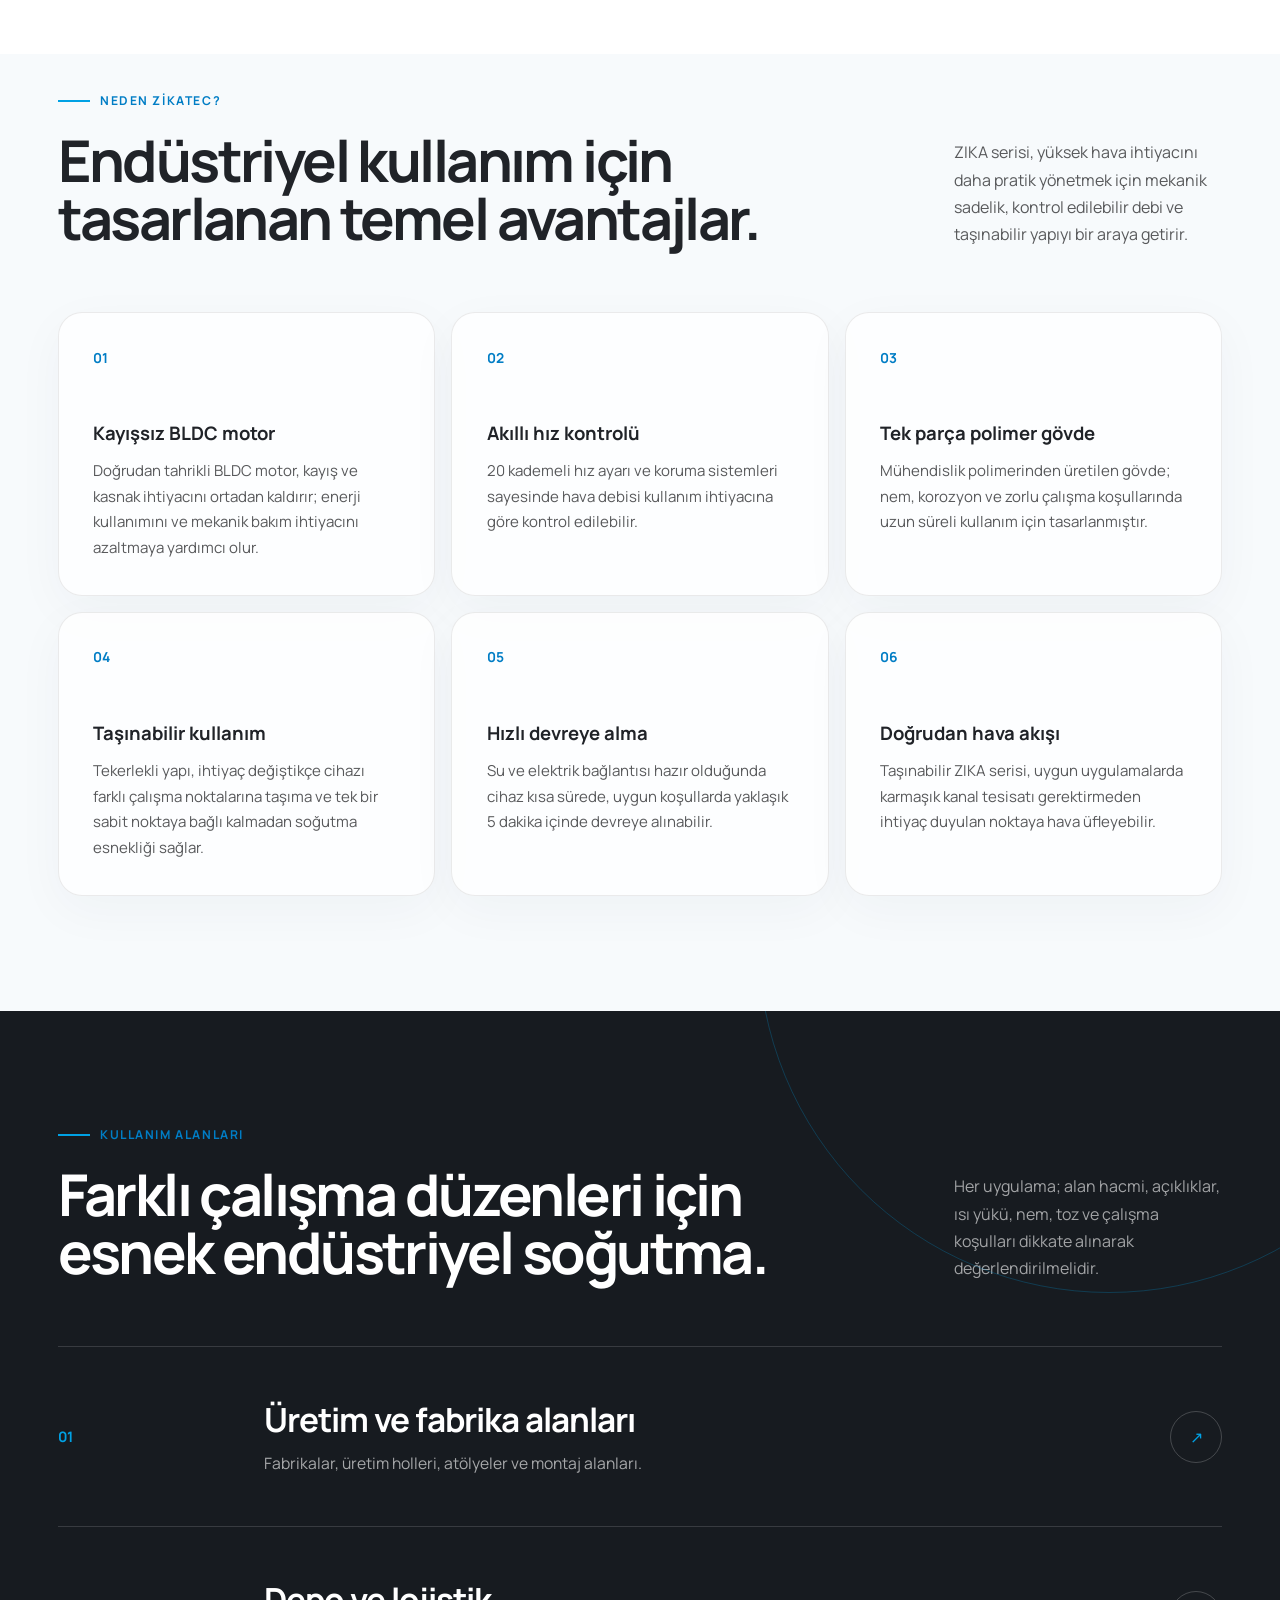
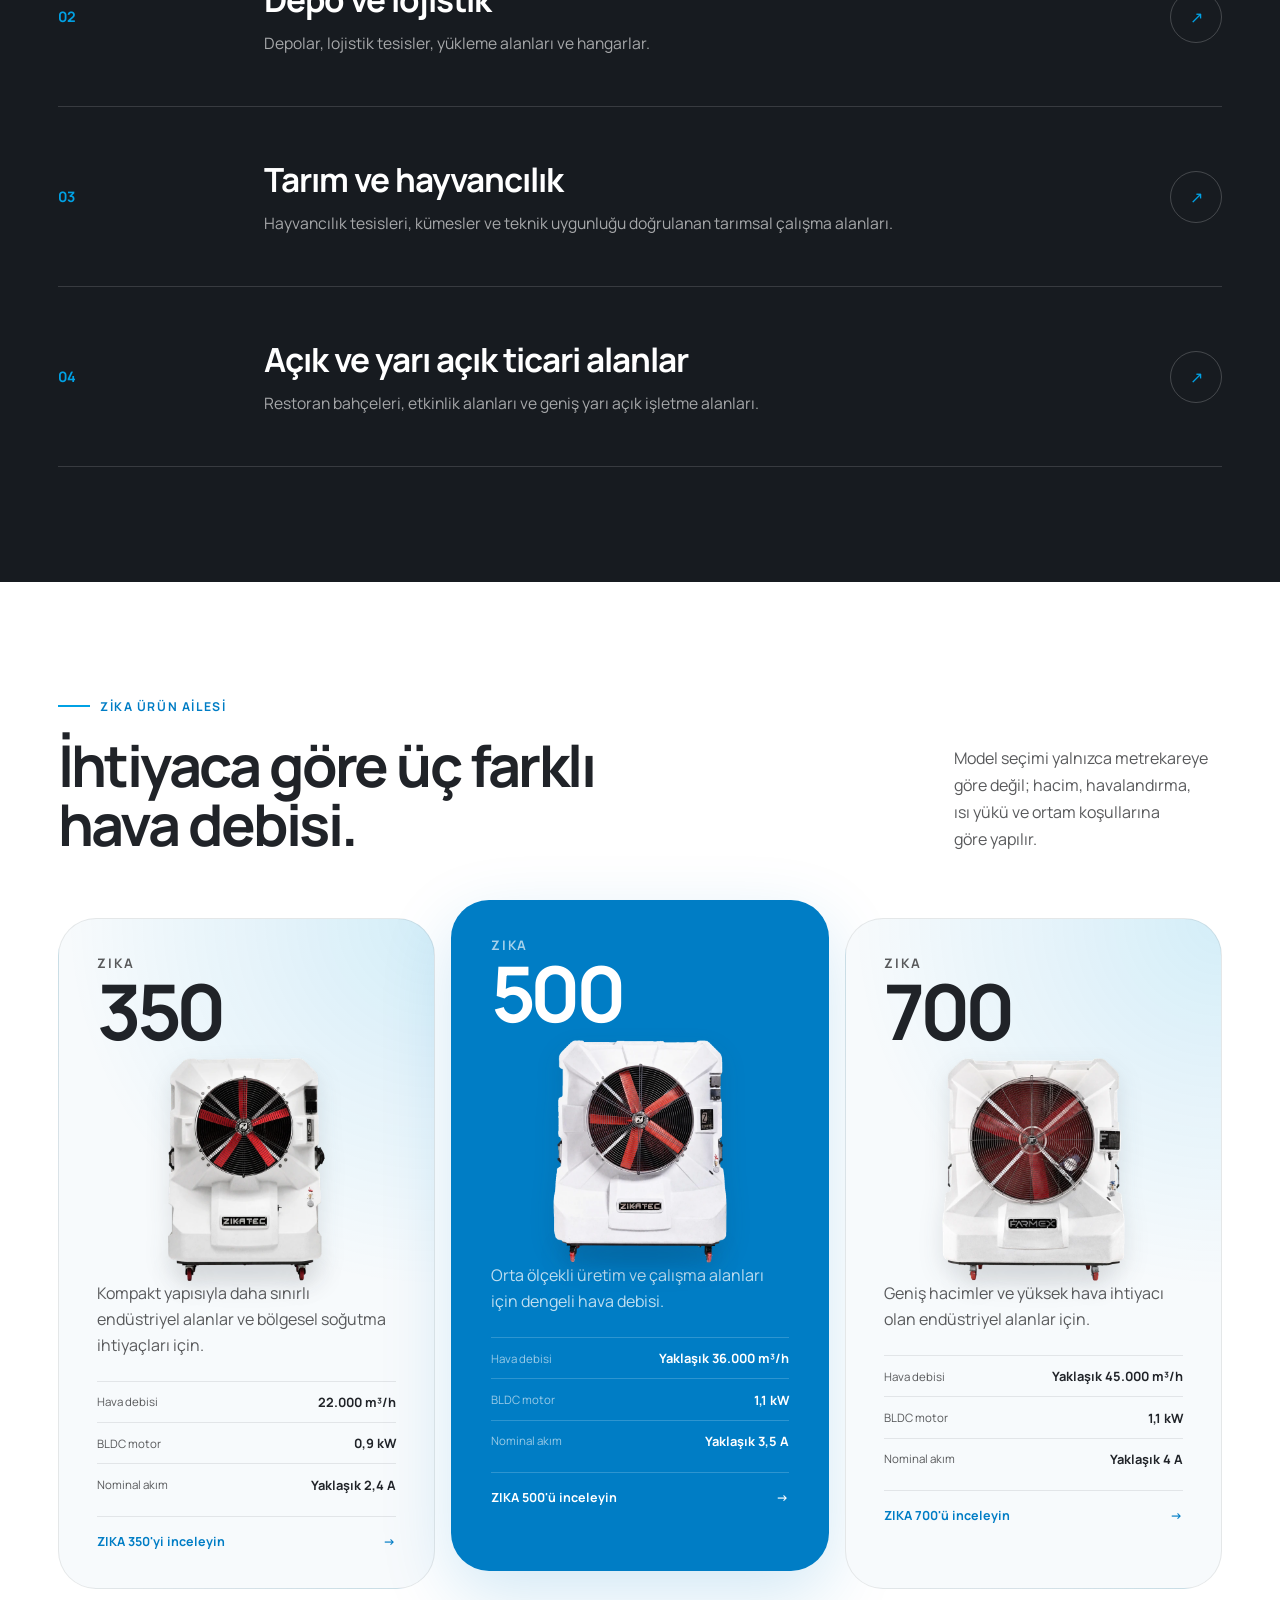
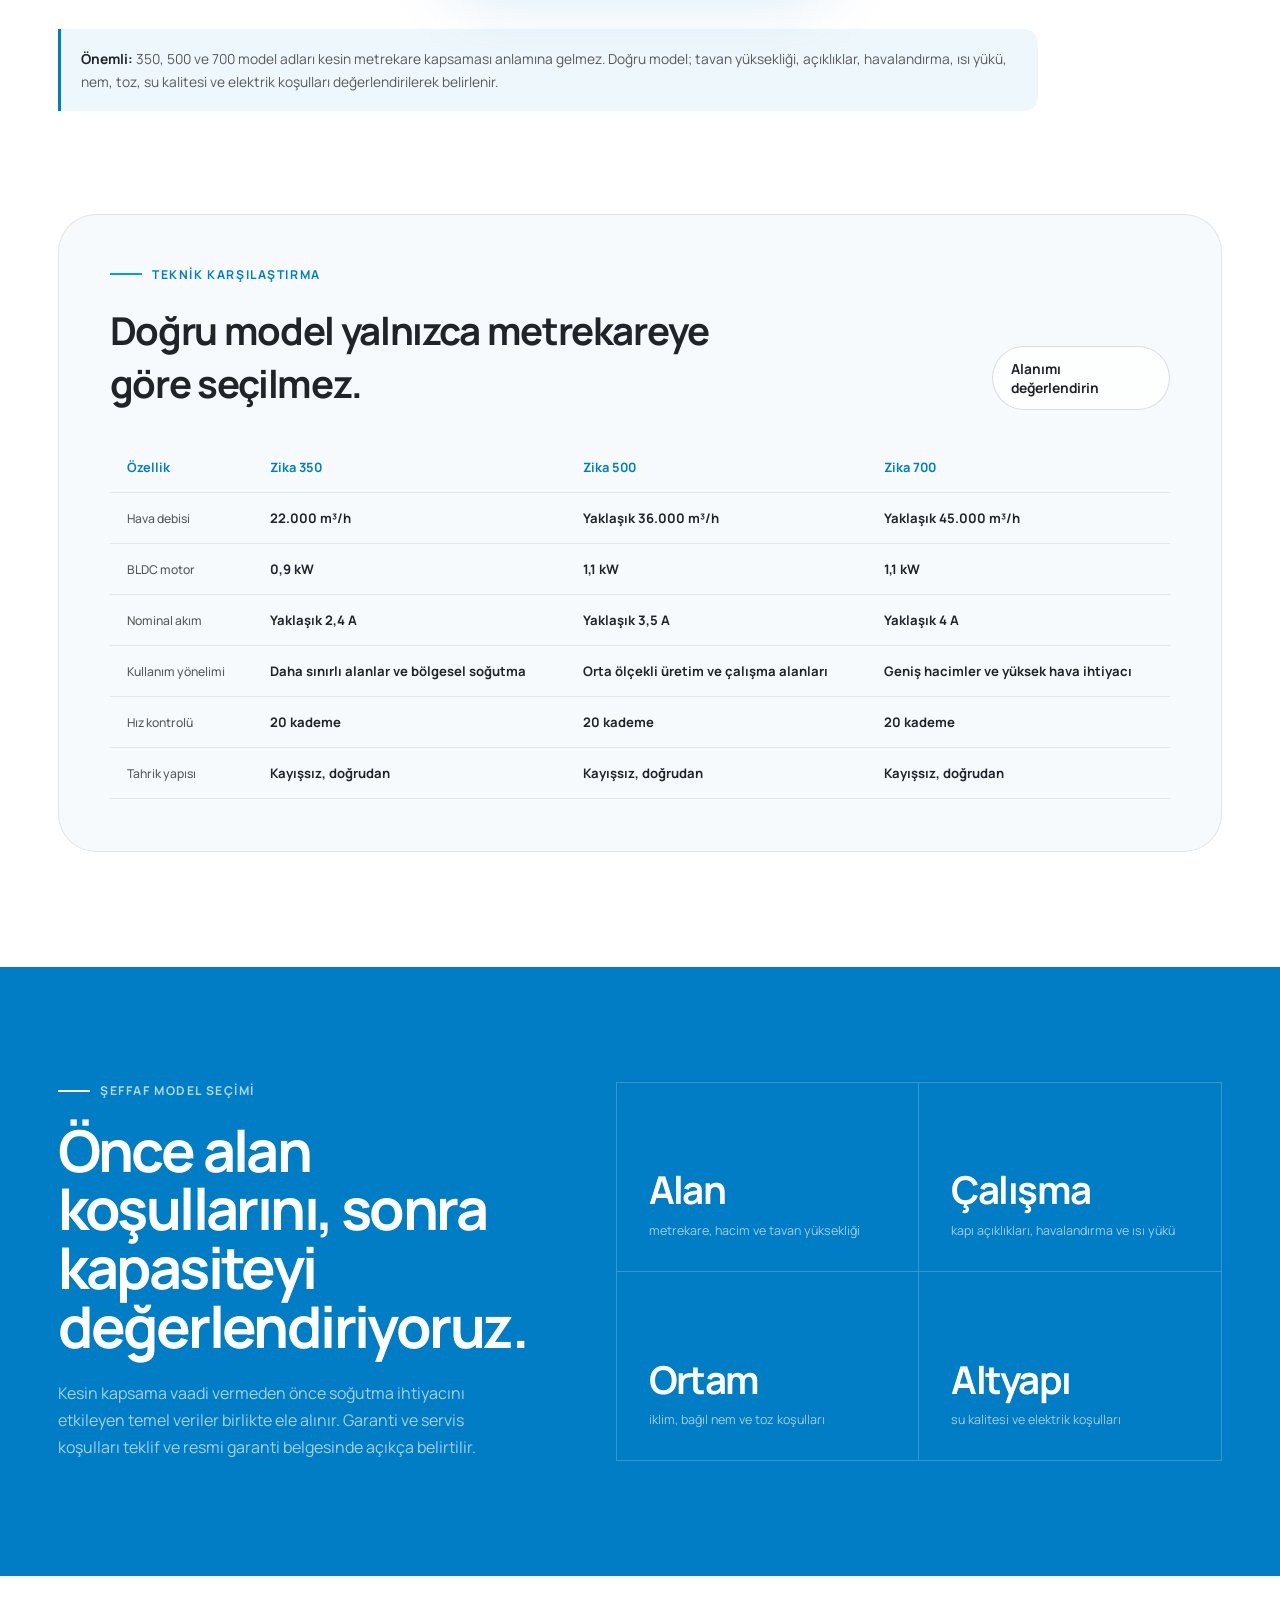
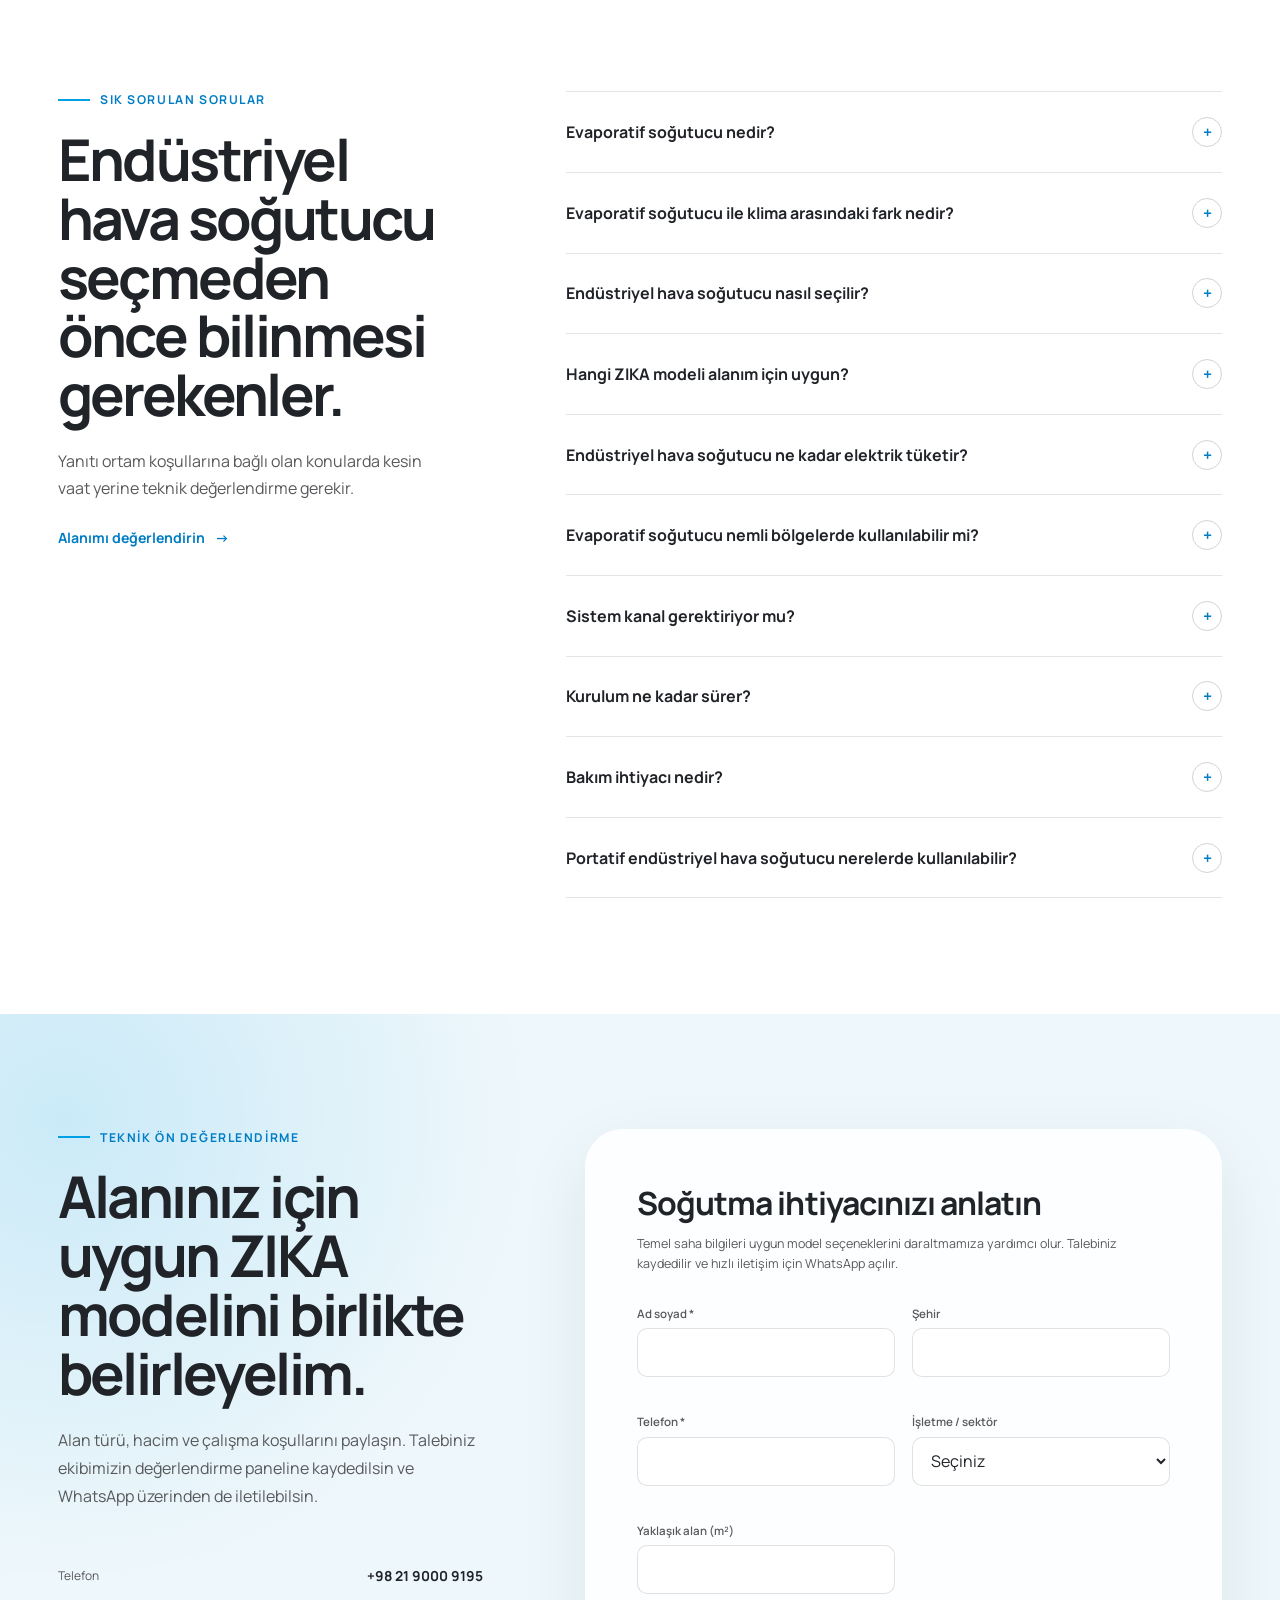
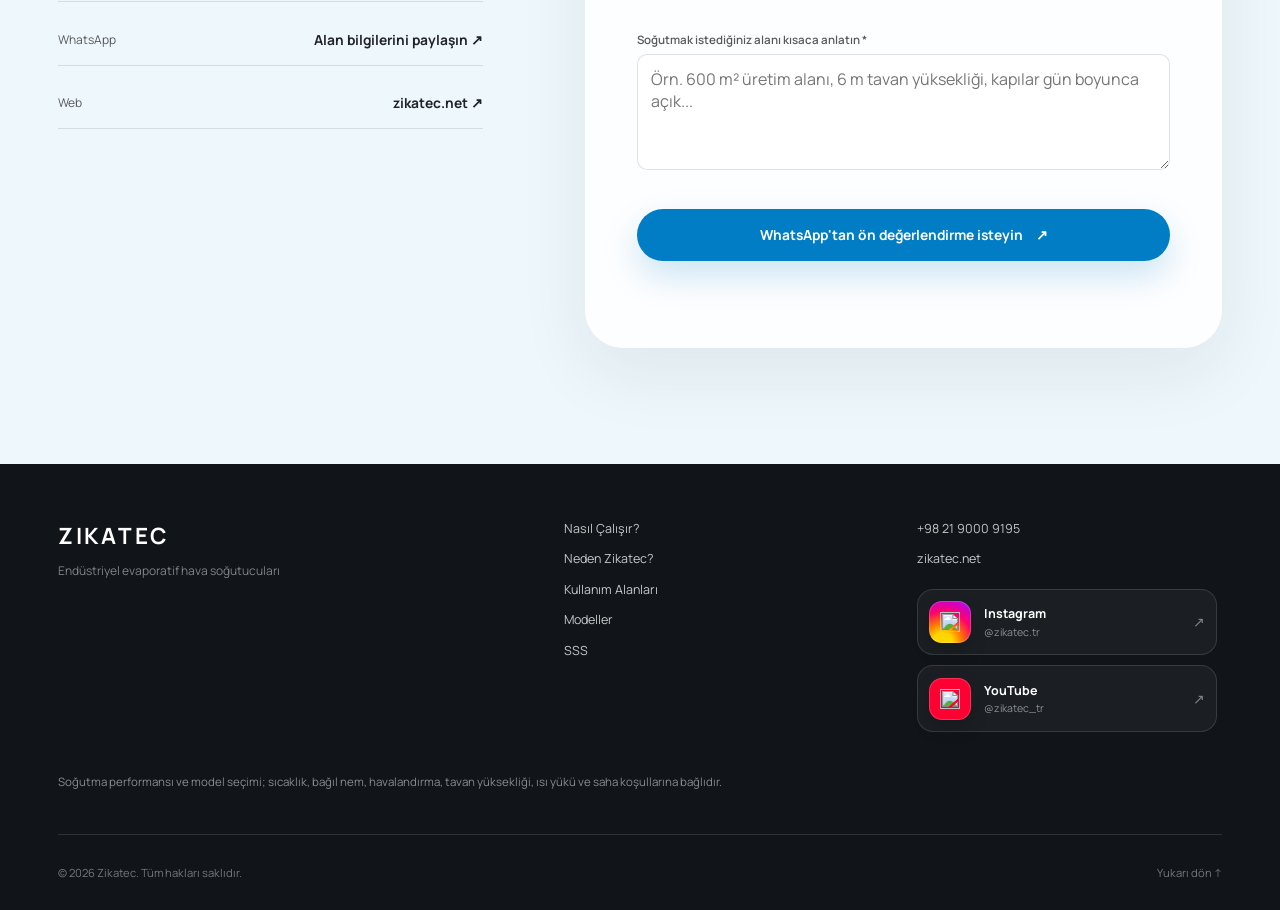
==== commit e4172d4f: "some edit on social media icons and edit structure of writing" ====
--- a/index.html
+++ b/index.html
@@ -71,7 +71,11 @@
       <section class="hero section-shell" id="top" aria-labelledby="page-title">
         <div class="hero__content">
           <p class="eyebrow"><span>Endüstriyel</span> evaporatif soğutma</p>
-          <h1 id="page-title">Endüstriyel alanlar için <span>güçlü hava soğutucuları.</span></h1>
+          <h1 id="page-title" class="hero__title">
+            <span class="hero__title-line hero__title-base">Endüstriyel alanlar</span>
+            <span class="hero__title-line"><span class="hero__title-connector">için</span> güçlü hava</span>
+            <span class="hero__title-line">soğutucuları.</span>
+          </h1>
           <p class="hero__support">Düşük tüketim. Taşınabilir kullanım. Güçlü hava debisi.</p>
           <p class="hero__copy">
             Zikatec evaporatif hava soğutucuları; fabrika, üretim alanı, depo ve geniş
@@ -498,12 +502,18 @@
           <a href="https://zikatec.net/">zikatec.net</a>
           <div class="footer__social" aria-label="Zikatec sosyal medya hesapları">
             <a href="https://www.instagram.com/zikatec.tr?igsi=MTR0NWFram1xaDFqdw==" target="_blank" rel="noopener noreferrer" aria-label="Zikatec Türkiye Instagram hesabını açın">
-              <span>Instagram</span>
-              <strong>@zikatec.tr</strong>
+              <span class="footer__social-icon footer__social-icon--instagram" aria-hidden="true">
+                <img src="https://cdn.simpleicons.org/instagram/FFFFFF" alt="" width="20" height="20" loading="lazy" />
+              </span>
+              <span class="footer__social-copy"><strong>Instagram</strong><small>@zikatec.tr</small></span>
+              <span class="footer__social-arrow" aria-hidden="true">↗</span>
             </a>
             <a href="https://youtube.com/@zikatec_tr?si=IEpPwrkMavTmWZnH" target="_blank" rel="noopener noreferrer" aria-label="Zikatec Türkiye YouTube kanalını açın">
-              <span>YouTube</span>
-              <strong>@zikatec_tr</strong>
+              <span class="footer__social-icon footer__social-icon--youtube" aria-hidden="true">
+                <img src="https://cdn.simpleicons.org/youtube/FFFFFF" alt="" width="20" height="20" loading="lazy" />
+              </span>
+              <span class="footer__social-copy"><strong>YouTube</strong><small>@zikatec_tr</small></span>
+              <span class="footer__social-arrow" aria-hidden="true">↗</span>
             </a>
           </div>
         </div>
--- a/styles.css
+++ b/styles.css
@@ -231,8 +231,8 @@
   min-height: calc(100vh - 104px);
   padding-block: clamp(3.5rem, 7vh, 7rem);
   align-items: center;
-  grid-template-columns: minmax(0, 0.94fr) minmax(430px, 1.06fr);
-  gap: clamp(2rem, 7vw, 8rem);
+  grid-template-columns: minmax(0, 1.03fr) minmax(430px, 0.97fr);
+  gap: clamp(2rem, 5vw, 6rem);
 }
 
 .hero::before {
@@ -252,7 +252,7 @@
 .hero__content {
   position: relative;
   z-index: 2;
-  max-width: 650px;
+  max-width: 760px;
 }
 
 .eyebrow,
@@ -300,6 +300,22 @@
 
 h1 span {
   color: var(--blue-dark);
+}
+
+.hero__title {
+  max-width: 760px;
+  font-size: clamp(3.7rem, 4.25vw, 5.25rem);
+  line-height: 0.94;
+}
+
+.hero__title-line {
+  display: block;
+  white-space: nowrap;
+}
+
+.hero__title-base,
+.hero__title-connector {
+  color: var(--ink);
 }
 
 .hero__support {
@@ -1346,21 +1362,21 @@
 
 .footer__social {
   display: grid;
-  width: min(100%, 280px);
+  width: min(100%, 300px);
   margin-top: 0.5rem;
   gap: 0.65rem;
 }
 
 .footer__social > a {
-  display: flex;
-  min-width: 220px;
-  padding: 0.7rem 0.8rem;
+  display: grid;
+  min-width: 245px;
+  padding: 0.7rem;
   align-items: center;
-  justify-content: space-between;
-  gap: 1rem;
+  grid-template-columns: 42px 1fr auto;
+  gap: 0.8rem;
   border: 1px solid rgba(255, 255, 255, 0.12);
-  border-radius: 12px;
-  background: rgba(255, 255, 255, 0.035);
+  border-radius: 16px;
+  background: rgba(255, 255, 255, 0.045);
   transition: border-color 160ms ease, background-color 160ms ease, transform 160ms ease;
 }
 
@@ -1372,14 +1388,58 @@
   transform: translateY(-2px);
 }
 
-.footer__social span {
-  color: rgba(255, 255, 255, 0.52);
-  font-size: 0.68rem;
-}
-
-.footer__social strong {
+.footer__social-icon {
+  display: grid;
+  width: 42px;
+  height: 42px;
+  place-items: center;
+  border-radius: 13px;
+  box-shadow: inset 0 0 0 1px rgba(255, 255, 255, 0.18), 0 8px 18px rgba(0, 0, 0, 0.18);
+}
+
+.footer__social-icon--instagram {
+  background: radial-gradient(circle at 32% 100%, #ffd600 0 20%, #ff7a00 38%, #ff0169 62%, #d300c5 82%, #7638fa 100%);
+}
+
+.footer__social-icon--youtube {
+  background: #ff0033;
+}
+
+.footer__social-icon img {
+  display: block;
+  width: 20px;
+  height: 20px;
+}
+
+.footer__social-copy {
+  display: grid;
+  min-width: 0;
+  gap: 0.15rem;
+}
+
+.footer__social-copy strong {
   color: var(--white);
-  font-size: 0.74rem;
+  font-size: 0.78rem;
+}
+
+.footer__social-copy small {
+  overflow: hidden;
+  color: rgba(255, 255, 255, 0.5);
+  font-size: 0.66rem;
+  text-overflow: ellipsis;
+  white-space: nowrap;
+}
+
+.footer__social-arrow {
+  color: rgba(255, 255, 255, 0.45);
+  font-size: 0.85rem;
+  transition: color 160ms ease, transform 160ms ease;
+}
+
+.footer__social > a:hover .footer__social-arrow,
+.footer__social > a:focus-visible .footer__social-arrow {
+  color: var(--white);
+  transform: translate(2px, -2px);
 }
 
 .footer__disclaimer {
@@ -1430,6 +1490,10 @@
   .hero {
     grid-template-columns: minmax(0, 1fr) minmax(390px, 0.9fr);
     gap: 2rem;
+  }
+
+  .hero__title {
+    font-size: clamp(3rem, 4.6vw, 3.25rem);
   }
 
   .advantage-grid {
@@ -1542,6 +1606,10 @@
     font-size: clamp(3.25rem, 9vw, 5.25rem);
   }
 
+  .hero__title {
+    font-size: clamp(3.25rem, 8vw, 4.3rem);
+  }
+
   .hero__visual {
     width: min(100%, 610px);
     min-height: auto;
@@ -1626,6 +1694,21 @@
 
   .hero {
     padding-block: 3.2rem 4rem;
+  }
+
+  .hero__title {
+    font-size: clamp(2.65rem, 11.5vw, 3.5rem);
+    line-height: 0.98;
+  }
+
+  .hero__title-line {
+    white-space: normal;
+  }
+
+  .footer__social,
+  .footer__social > a {
+    width: 100%;
+    min-width: 0;
   }
 
   .eyebrow,
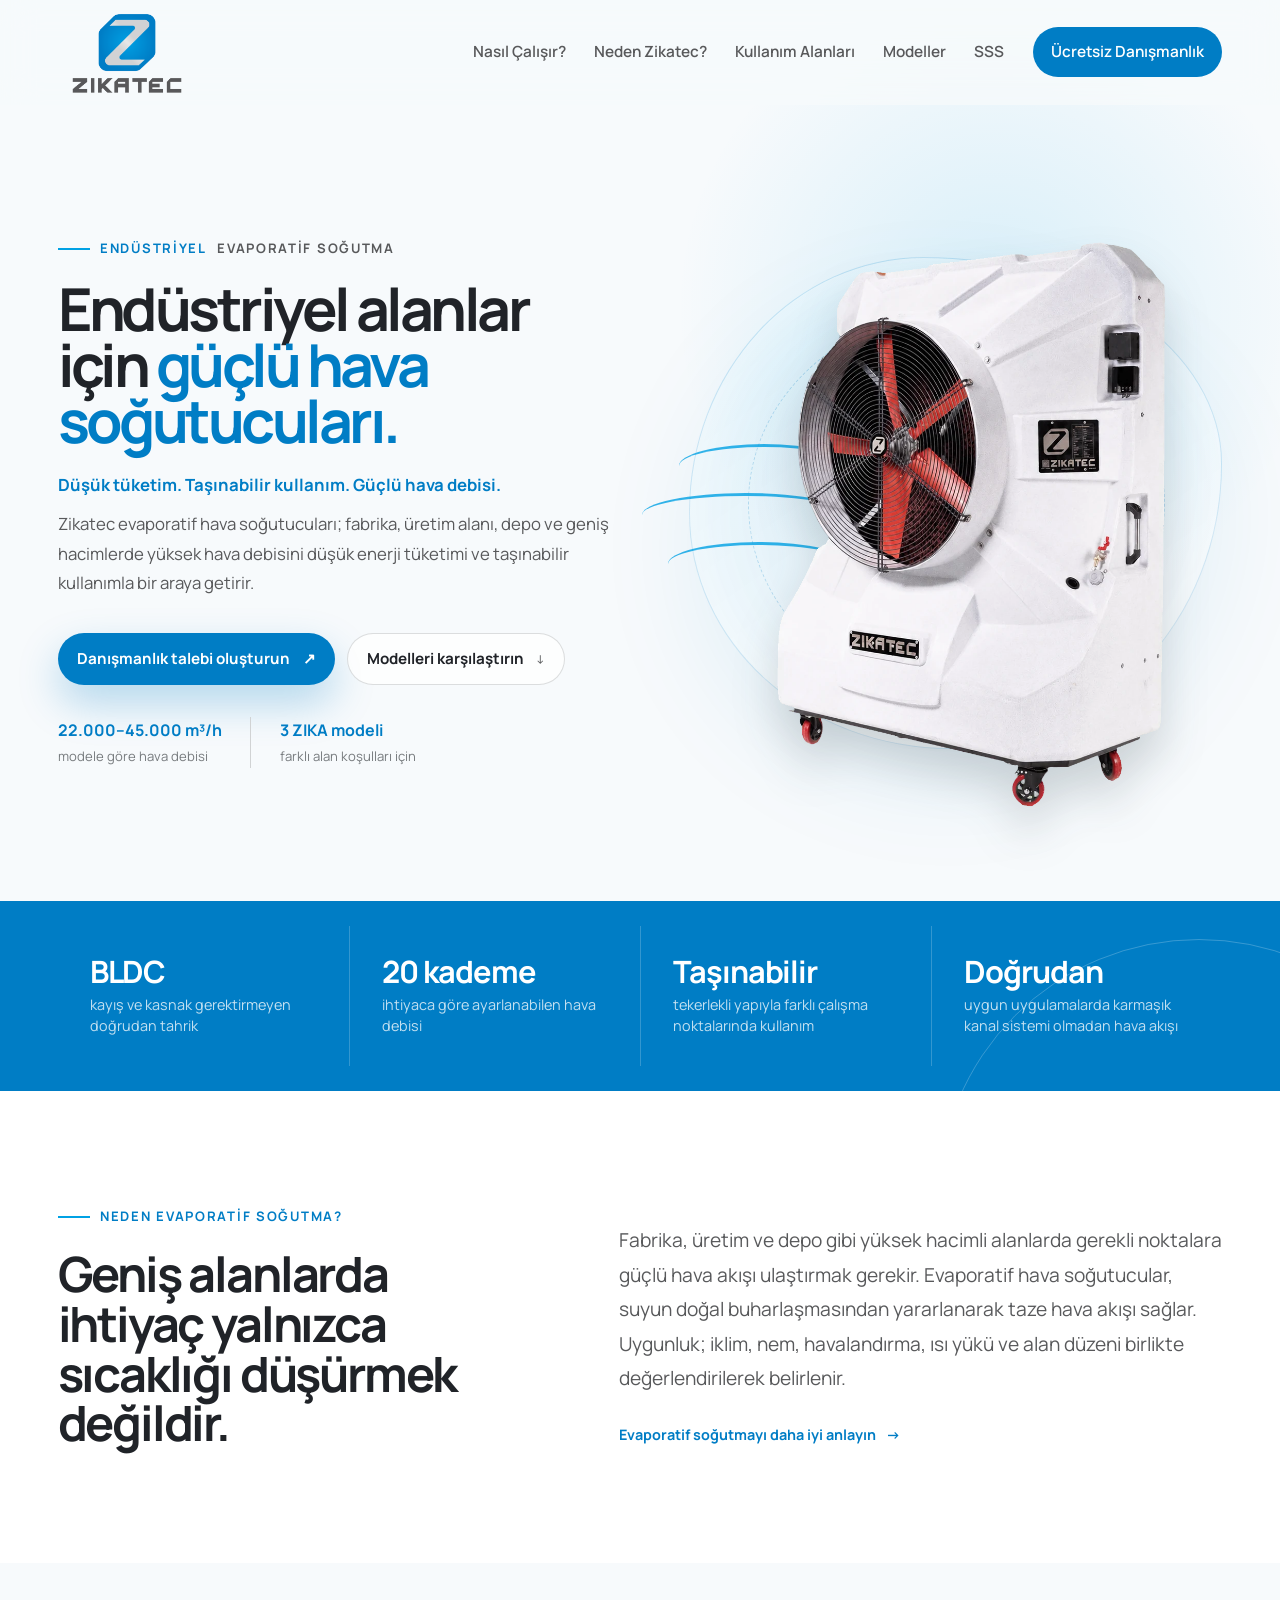
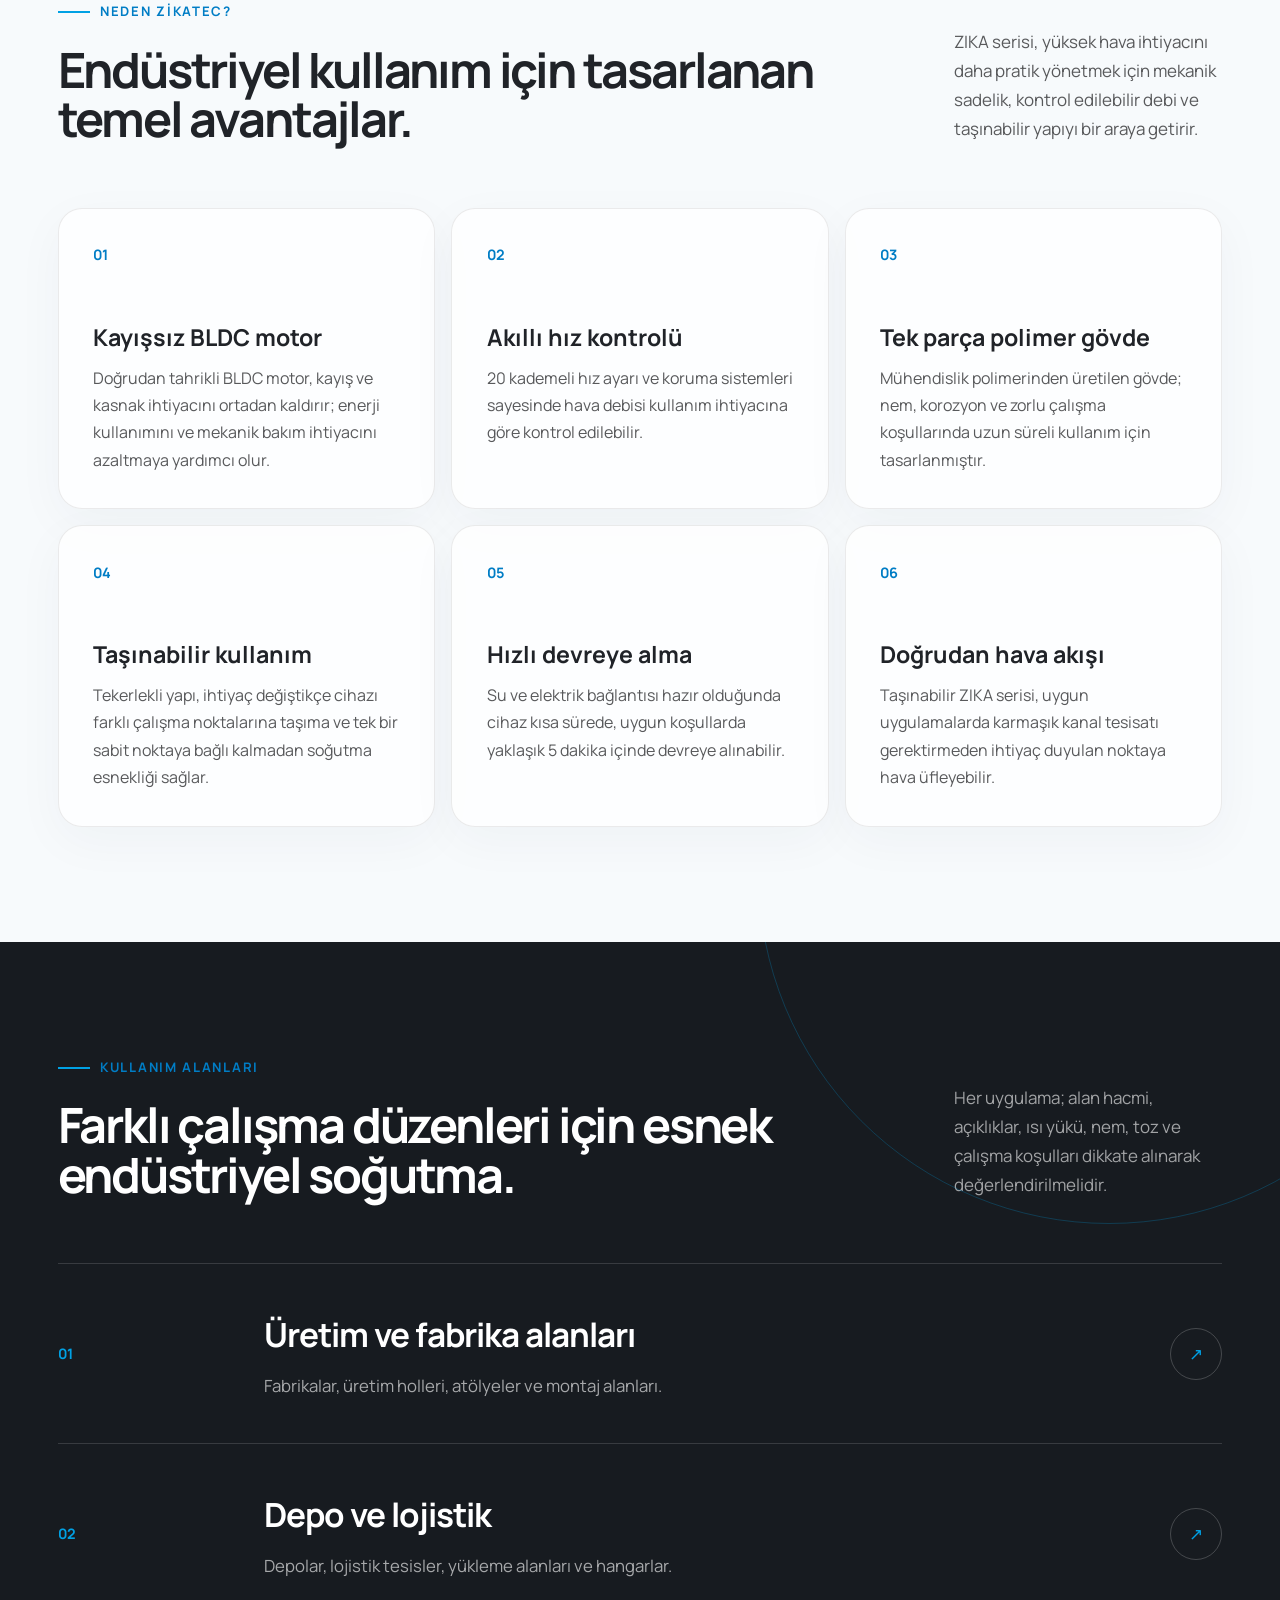
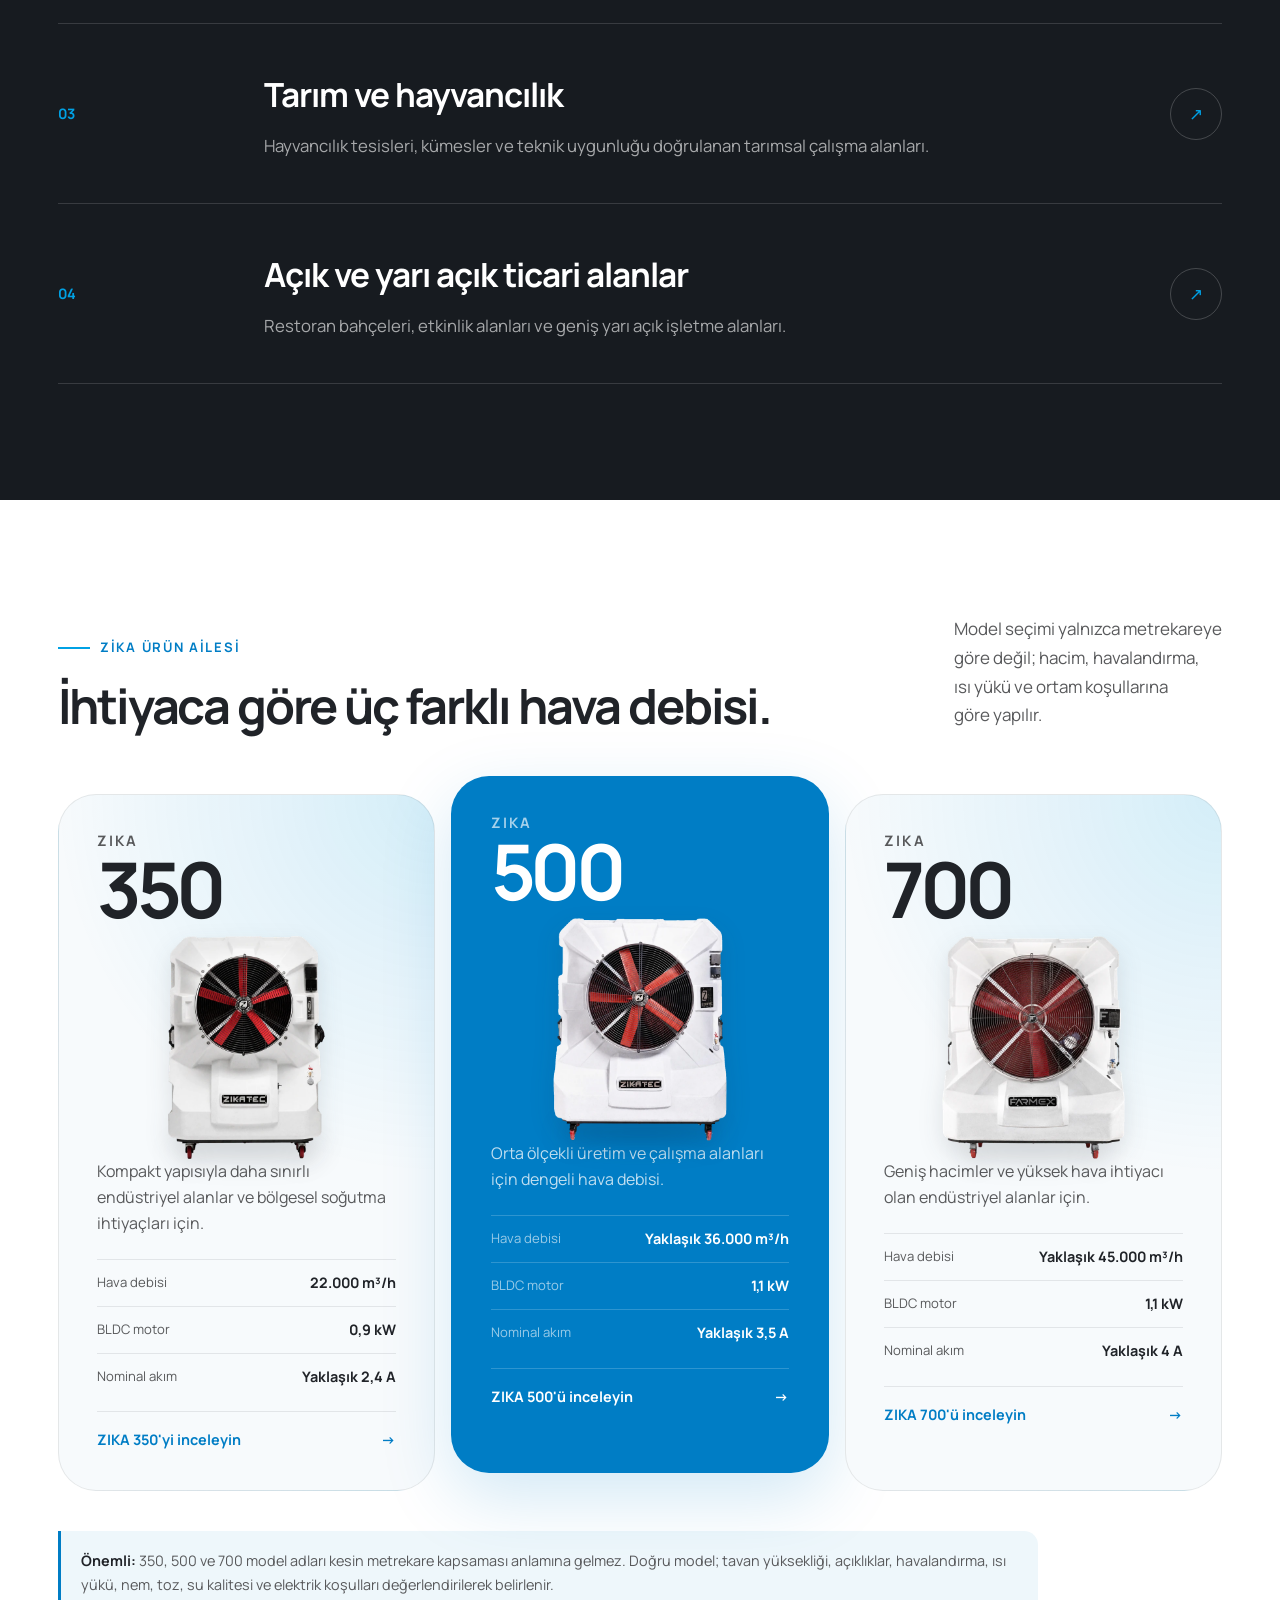
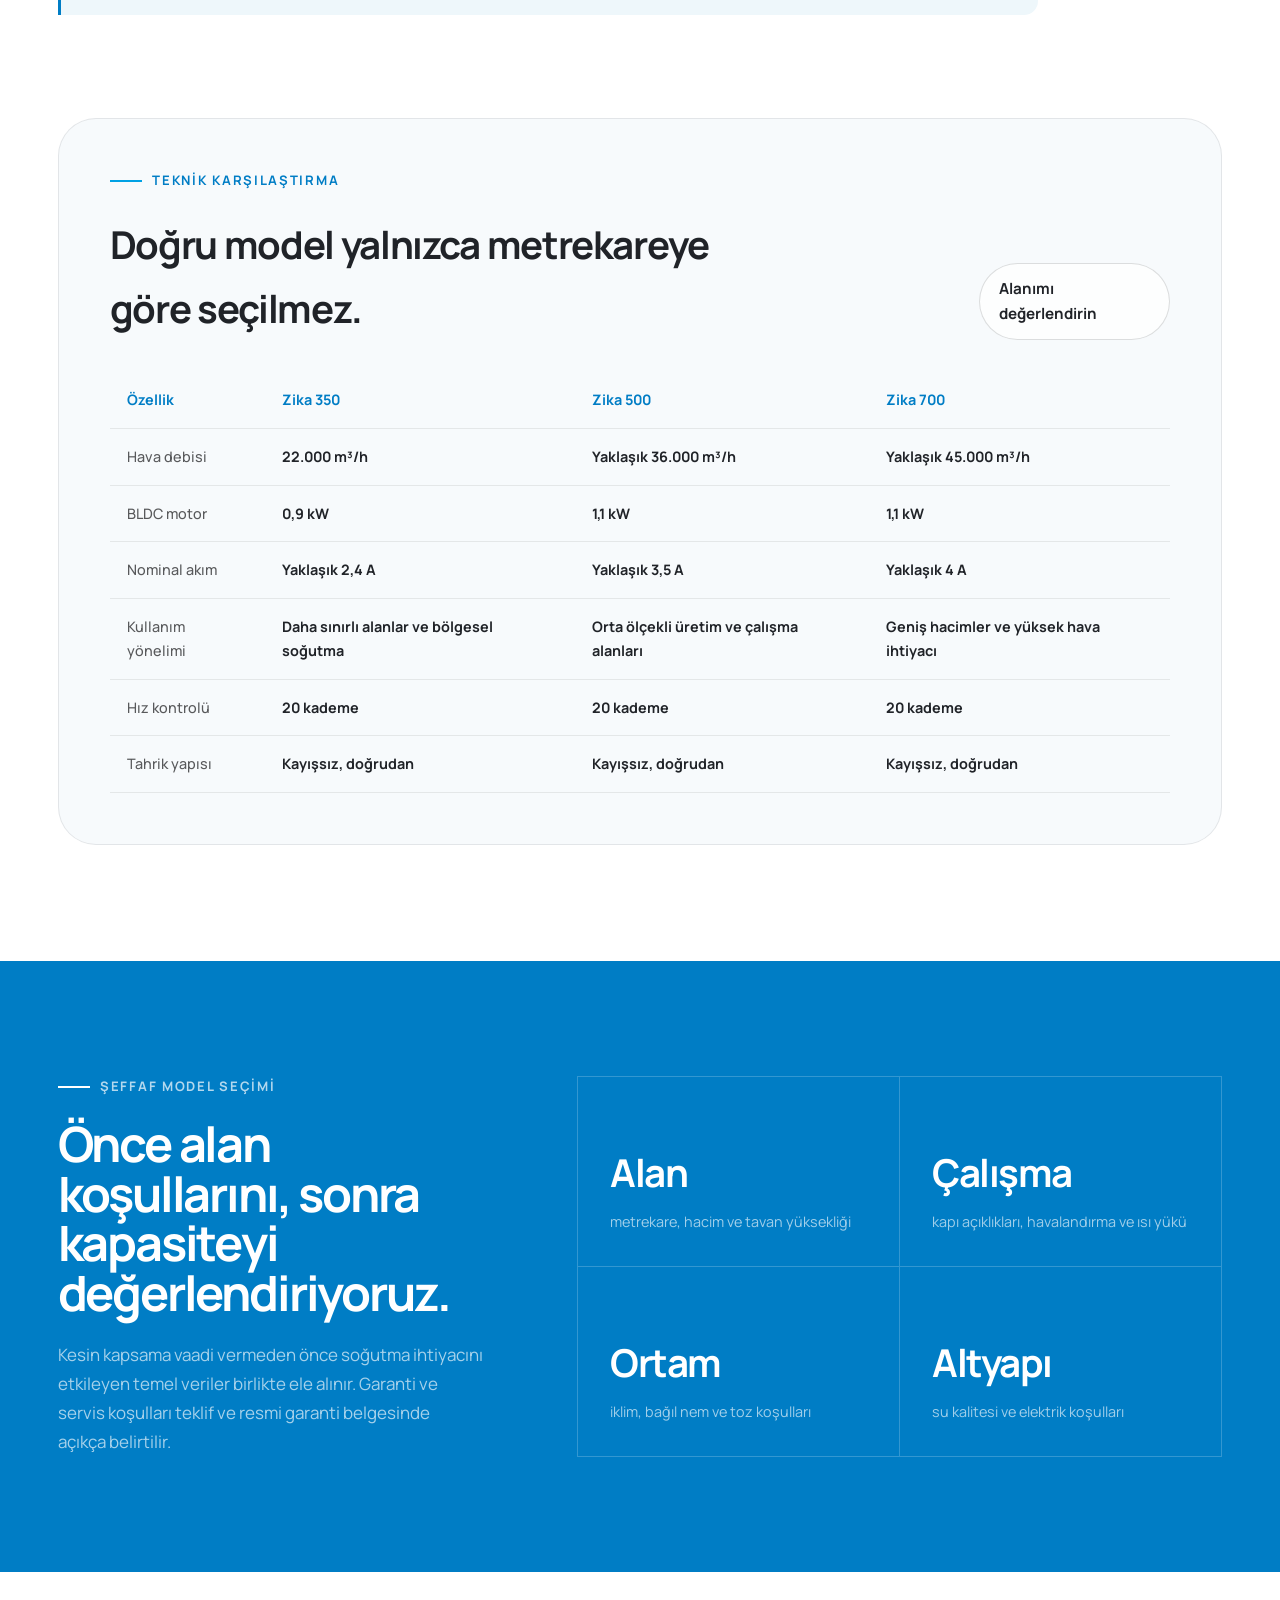
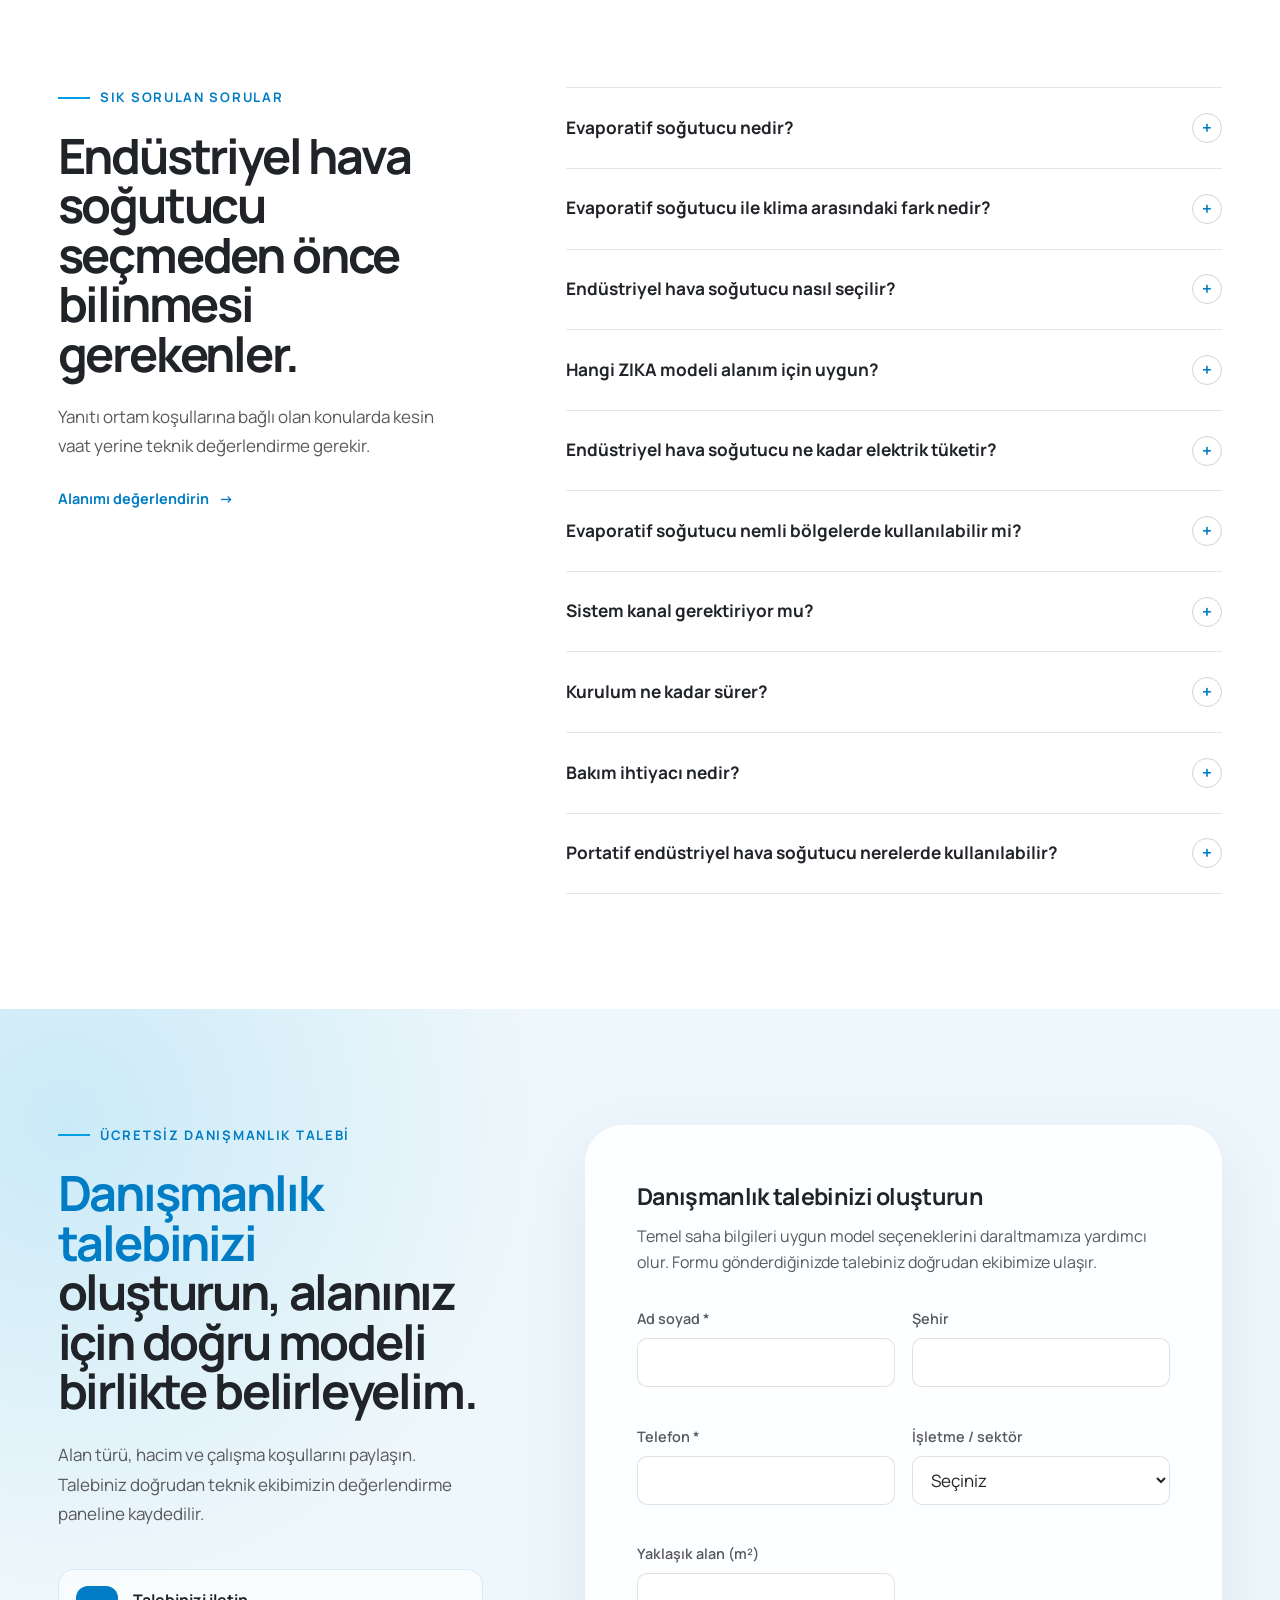
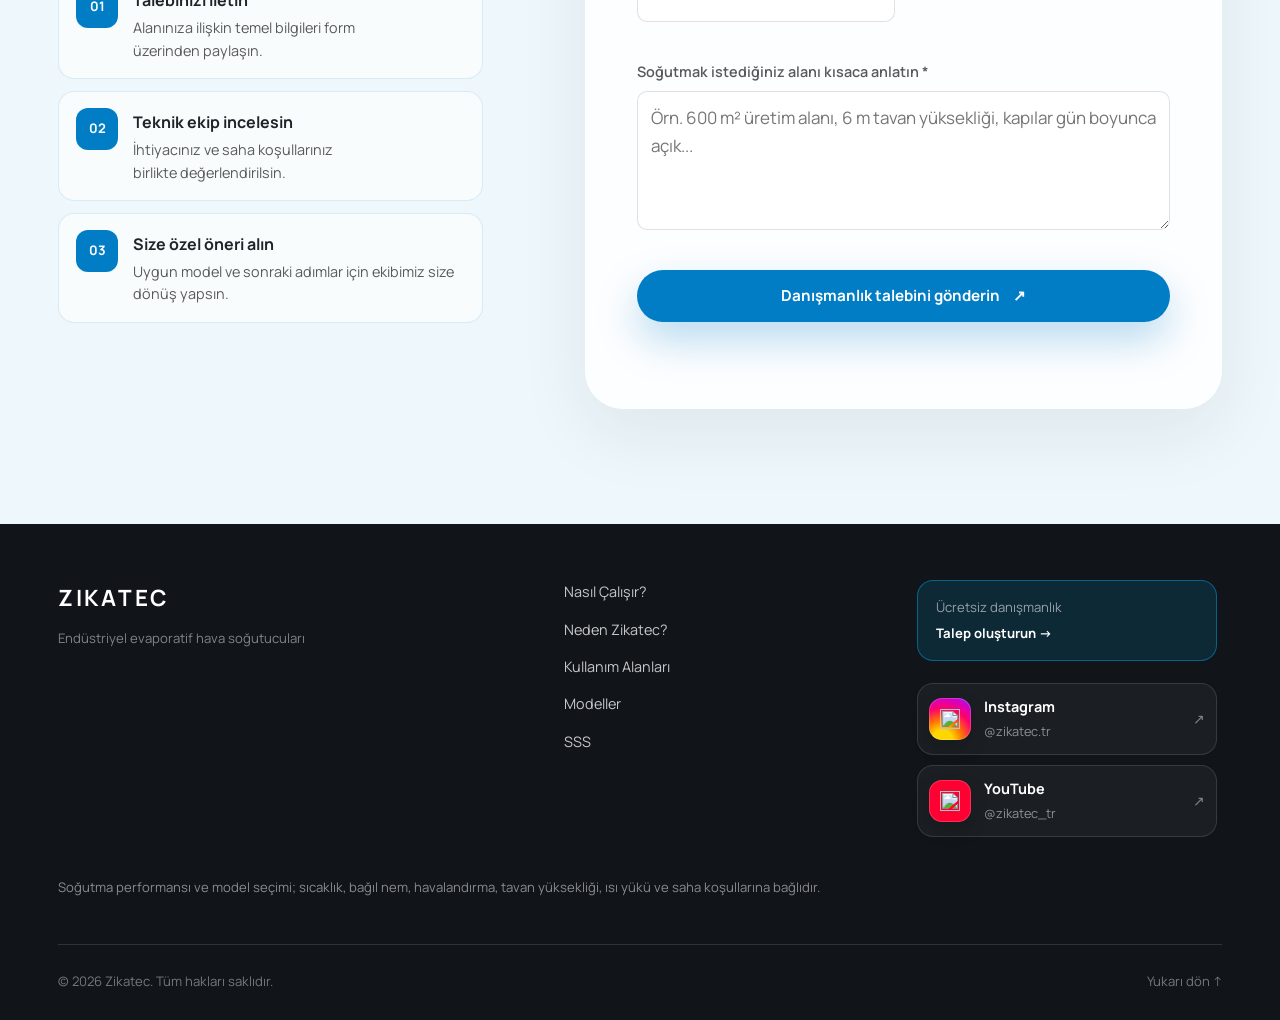
==== commit 906d0f94: "add v2 branch and delete phone number for customer" ====
--- a/index.html
+++ b/index.html
@@ -27,7 +27,6 @@
         "name": "Zikatec",
         "url": "https://zikatec.net/",
         "logo": "https://zikatec.net/assets/images/zikatec-logo.png",
-        "telephone": "+98 21 9000 9195",
         "areaServed": ["TR", "IR"],
         "description": "Fabrika, depo ve üretim alanları için taşınabilir endüstriyel evaporatif hava soğutucuları üreticisi."
       }
@@ -62,7 +61,7 @@
           <a href="#kullanim-alanlari">Kullanım Alanları</a>
           <a href="#urunler">Modeller</a>
           <a href="#sss">SSS</a>
-          <a class="nav-contact" href="#iletisim">Ön Değerlendirme</a>
+          <a class="nav-contact" href="#iletisim">Ücretsiz Danışmanlık</a>
         </nav>
       </div>
     </header>
@@ -83,8 +82,8 @@
             kullanımla bir araya getirir.
           </p>
           <div class="hero__actions">
-            <a class="button button--primary" href="#iletisim">
-              Alanım için uygun modeli bulun
+            <a class="button button--primary hero__consultation-cta" href="#iletisim">
+              Danışmanlık talebi oluşturun
               <span aria-hidden="true">↗</span>
             </a>
             <a class="button button--ghost" href="#karsilastirma">
@@ -410,30 +409,21 @@
       <section class="contact section-pad" id="iletisim">
         <div class="section-shell contact__grid">
           <div class="contact__content">
-            <p class="section-kicker">Teknik ön değerlendirme</p>
-            <h2>Alanınız için uygun ZIKA modelini birlikte belirleyelim.</h2>
-            <p>Alan türü, hacim ve çalışma koşullarını paylaşın. Talebiniz ekibimizin değerlendirme paneline kaydedilsin ve WhatsApp üzerinden de iletilebilsin.</p>
-
-            <div class="contact-methods">
-              <a href="tel:+982190009195">
-                <span>Telefon</span>
-                <strong>+98 21 9000 9195</strong>
-              </a>
-              <a href="https://wa.me/982190009195?text=Merhaba%20Zikatec%2C%20end%C3%BCstriyel%20hava%20so%C4%9Futucu%20i%C3%A7in%20%C3%B6n%20de%C4%9Ferlendirme%20almak%20istiyorum." target="_blank" rel="noopener noreferrer">
-                <span>WhatsApp</span>
-                <strong>Alan bilgilerini paylaşın ↗</strong>
-              </a>
-              <a href="https://zikatec.net/" target="_blank" rel="noopener noreferrer">
-                <span>Web</span>
-                <strong>zikatec.net ↗</strong>
-              </a>
-            </div>
+            <p class="section-kicker">Ücretsiz danışmanlık talebi</p>
+            <h2><strong>Danışmanlık talebinizi</strong> oluşturun, alanınız için doğru modeli birlikte belirleyelim.</h2>
+            <p>Alan türü, hacim ve çalışma koşullarını paylaşın. Talebiniz doğrudan teknik ekibimizin değerlendirme paneline kaydedilir.</p>
+
+            <ol class="consultation-steps" aria-label="Danışmanlık talebi süreci">
+              <li><span>01</span><div><strong>Talebinizi iletin</strong><p>Alanınıza ilişkin temel bilgileri form üzerinden paylaşın.</p></div></li>
+              <li><span>02</span><div><strong>Teknik ekip incelesin</strong><p>İhtiyacınız ve saha koşullarınız birlikte değerlendirilsin.</p></div></li>
+              <li><span>03</span><div><strong>Size özel öneri alın</strong><p>Uygun model ve sonraki adımlar için ekibimiz size dönüş yapsın.</p></div></li>
+            </ol>
           </div>
 
           <form class="lead-form" data-lead-form novalidate>
             <div class="lead-form__heading">
-              <h3>Soğutma ihtiyacınızı anlatın</h3>
-              <p>Temel saha bilgileri uygun model seçeneklerini daraltmamıza yardımcı olur. Talebiniz kaydedilir ve hızlı iletişim için WhatsApp açılır.</p>
+              <h3>Danışmanlık talebinizi oluşturun</h3>
+              <p>Temel saha bilgileri uygun model seçeneklerini daraltmamıza yardımcı olur. Formu gönderdiğinizde talebiniz doğrudan ekibimize ulaşır.</p>
             </div>
 
             <div class="form-grid">
@@ -477,12 +467,40 @@
               </label>
             </div>
 
-            <button class="button button--primary lead-form__submit" type="submit">WhatsApp'tan ön değerlendirme isteyin <span aria-hidden="true">↗</span></button>
+            <button class="button button--primary lead-form__submit" type="submit">Danışmanlık talebini gönderin <span aria-hidden="true">↗</span></button>
             <p class="form-status" role="status" aria-live="polite" data-form-status></p>
           </form>
         </div>
       </section>
     </main>
+
+    <dialog class="success-dialog" data-success-dialog aria-labelledby="success-dialog-title" aria-describedby="success-dialog-copy">
+      <button class="success-dialog__close" type="button" data-success-close aria-label="Pencereyi kapat" autofocus>×</button>
+      <div class="success-dialog__mark" aria-hidden="true">✓</div>
+      <p class="success-dialog__eyebrow">TALEBİNİZ ALINDI</p>
+      <h2 id="success-dialog-title">Danışmanlık talebiniz başarıyla kaydedildi.</h2>
+      <p id="success-dialog-copy">Teknik ekibimiz paylaştığınız bilgileri inceleyerek size dönüş yapacaktır.</p>
+
+      <div class="success-dialog__social">
+        <p>Bizi sosyal medyada da takip edin</p>
+        <div>
+          <a href="https://www.instagram.com/zikatec.tr?igsi=MTR0NWFram1xaDFqdw==" target="_blank" rel="noopener noreferrer">
+            <span class="success-dialog__social-icon success-dialog__social-icon--instagram" aria-hidden="true">
+              <img src="https://cdn.simpleicons.org/instagram/FFFFFF" alt="" width="22" height="22" />
+            </span>
+            <span><strong>Instagram</strong><small>@zikatec.tr</small></span>
+            <b aria-hidden="true">↗</b>
+          </a>
+          <a href="https://youtube.com/@zikatec_tr?si=IEpPwrkMavTmWZnH" target="_blank" rel="noopener noreferrer">
+            <span class="success-dialog__social-icon success-dialog__social-icon--youtube" aria-hidden="true">
+              <img src="https://cdn.simpleicons.org/youtube/FFFFFF" alt="" width="22" height="22" />
+            </span>
+            <span><strong>YouTube</strong><small>@zikatec_tr</small></span>
+            <b aria-hidden="true">↗</b>
+          </a>
+        </div>
+      </div>
+    </dialog>
 
     <footer class="site-footer">
       <div class="section-shell footer__grid">
@@ -498,8 +516,10 @@
           <a href="#sss">SSS</a>
         </div>
         <div class="footer__contact">
-          <a href="tel:+982190009195">+98 21 9000 9195</a>
-          <a href="https://zikatec.net/">zikatec.net</a>
+          <a class="footer__consultation" href="#iletisim">
+            <span>Ücretsiz danışmanlık</span>
+            <strong>Talep oluşturun →</strong>
+          </a>
           <div class="footer__social" aria-label="Zikatec sosyal medya hesapları">
             <a href="https://www.instagram.com/zikatec.tr?igsi=MTR0NWFram1xaDFqdw==" target="_blank" rel="noopener noreferrer" aria-label="Zikatec Türkiye Instagram hesabını açın">
               <span class="footer__social-icon footer__social-icon--instagram" aria-hidden="true">
--- a/styles.css
+++ b/styles.css
@@ -45,6 +45,12 @@
   --radius-md: 24px;
   --radius-lg: 38px;
   --shadow-soft: 0 24px 70px rgba(25, 52, 67, 0.08);
+  --type-caption: 0.82rem;
+  --type-small: 0.9rem;
+  --type-body: 1.0625rem;
+  --type-h3: clamp(1.45rem, 1.8vw, 1.9rem);
+  --type-h2: clamp(2.5rem, 3.8vw, 4.2rem);
+  --type-h1: clamp(3.8rem, 5vw, 5.25rem);
   --mouse-x: 0px;
   --mouse-y: 0px;
 }
@@ -67,10 +73,16 @@
   color: var(--ink);
   background: var(--paper);
   font-family: "Manrope", "Segoe UI", Arial, sans-serif;
+  font-size: var(--type-body);
+  line-height: 1.65;
   text-rendering: optimizeLegibility;
 }
 
 body.nav-open {
+  overflow: hidden;
+}
+
+body.modal-open {
   overflow: hidden;
 }
 
@@ -182,7 +194,7 @@
   align-items: center;
   gap: clamp(1.25rem, 2.2vw, 2.5rem);
   color: var(--graphite);
-  font-size: 0.88rem;
+  font-size: 0.96rem;
   font-weight: 600;
 }
 
@@ -262,7 +274,7 @@
   align-items: center;
   gap: 0.65rem;
   color: var(--graphite);
-  font-size: 0.76rem;
+  font-size: var(--type-caption);
   font-weight: 700;
   letter-spacing: 0.13em;
   text-transform: uppercase;
@@ -292,7 +304,7 @@
 h1 {
   margin: 0;
   color: var(--ink);
-  font-size: clamp(3.6rem, 5.4vw, 6.25rem);
+  font-size: var(--type-h1);
   font-weight: 700;
   letter-spacing: -0.06em;
   line-height: 0.92;
@@ -321,7 +333,7 @@
 .hero__support {
   margin: 1.5rem 0 0;
   color: var(--blue-dark);
-  font-size: clamp(0.95rem, 1.25vw, 1.1rem);
+  font-size: clamp(1.05rem, 1.3vw, 1.22rem);
   font-weight: 700;
   line-height: 1.55;
 }
@@ -330,7 +342,7 @@
   max-width: 590px;
   margin: 0.7rem 0 0;
   color: var(--graphite);
-  font-size: clamp(1rem, 1.25vw, 1.16rem);
+  font-size: clamp(1.05rem, 1.3vw, 1.22rem);
   line-height: 1.75;
 }
 
@@ -351,7 +363,7 @@
   gap: 0.8rem;
   border: 1px solid transparent;
   border-radius: 999px;
-  font-size: 0.86rem;
+  font-size: 0.95rem;
   font-weight: 700;
   cursor: pointer;
   transition: background 180ms ease, border-color 180ms ease, color 180ms ease, transform 180ms ease;
@@ -374,6 +386,13 @@
   background: var(--blue-deep);
 }
 
+.hero__consultation-cta,
+.button--consultation,
+.lead-form__submit {
+  font-weight: 800;
+  box-shadow: 0 18px 42px rgba(0, 125, 197, 0.28);
+}
+
 .button--ghost {
   border-color: rgba(88, 89, 91, 0.2);
   color: var(--ink);
@@ -414,12 +433,12 @@
 
 .hero__proof strong {
   color: var(--blue-dark);
-  font-size: 0.9rem;
+  font-size: 1rem;
 }
 
 .hero__proof span {
   color: #777b7e;
-  font-size: 0.72rem;
+  font-size: var(--type-caption);
 }
 
 .hero__visual {
@@ -573,7 +592,7 @@
 .impact-item span {
   max-width: 220px;
   color: rgba(255, 255, 255, 0.76);
-  font-size: 0.78rem;
+  font-size: var(--type-small);
   line-height: 1.5;
 }
 
@@ -594,7 +613,7 @@
 .care__intro h2 {
   margin: 0;
   max-width: 760px;
-  font-size: clamp(2.35rem, 4.5vw, 4.8rem);
+  font-size: var(--type-h2);
   letter-spacing: -0.045em;
   line-height: 1.02;
 }
@@ -615,7 +634,7 @@
   align-items: center;
   gap: 0.65rem;
   color: var(--blue-dark);
-  font-size: 0.88rem;
+  font-size: var(--type-small);
   font-weight: 700;
 }
 
@@ -639,6 +658,7 @@
 .section-heading > p {
   margin: 0;
   color: var(--graphite);
+  font-size: var(--type-body);
   line-height: 1.7;
 }
 
@@ -676,7 +696,7 @@
   display: block;
   margin-bottom: 3.4rem;
   color: var(--blue-dark);
-  font-size: 0.86rem;
+  font-size: var(--type-small);
   font-weight: 700;
 }
 
@@ -686,14 +706,14 @@
 
 .feature-card h3 {
   margin: 0 0 0.75rem;
-  font-size: clamp(1.15rem, 1.45vw, 1.35rem);
+  font-size: var(--type-h3);
   line-height: 1.35;
 }
 
 .feature-card p {
   margin: 0;
   color: var(--graphite);
-  font-size: 0.94rem;
+  font-size: 1rem;
   line-height: 1.7;
 }
 
@@ -747,7 +767,7 @@
 
 .application-card__number {
   color: var(--blue);
-  font-size: 0.9rem;
+  font-size: var(--type-small);
   font-weight: 700;
 }
 
@@ -760,7 +780,7 @@
 .application-card p {
   margin: 0;
   color: rgba(255, 255, 255, 0.62);
-  font-size: 0.98rem;
+  font-size: 1.05rem;
   line-height: 1.65;
 }
 
@@ -815,7 +835,7 @@
   border-radius: 999px;
   color: var(--blue-dark);
   background: var(--white);
-  font-size: 0.65rem;
+  font-size: var(--type-caption);
   font-weight: 700;
 }
 
@@ -828,7 +848,7 @@
 
 .product-card__top span {
   color: var(--graphite);
-  font-size: 0.82rem;
+  font-size: var(--type-small);
   font-weight: 700;
   letter-spacing: 0.15em;
 }
@@ -895,6 +915,7 @@
   min-height: 3.2rem;
   margin: 0 0 1.4rem;
   color: var(--graphite);
+  font-size: 1rem;
   line-height: 1.6;
 }
 
@@ -922,7 +943,7 @@
 
 .product-card dt {
   color: var(--graphite);
-  font-size: 0.72rem;
+  font-size: var(--type-caption);
 }
 
 .product-card--featured dt {
@@ -931,7 +952,7 @@
 
 .product-card dd {
   margin: 0;
-  font-size: 0.8rem;
+  font-size: var(--type-small);
   font-weight: 700;
   text-align: right;
 }
@@ -945,7 +966,7 @@
   gap: 1rem;
   border-top: 1px solid rgba(88, 89, 91, 0.13);
   color: var(--blue-dark);
-  font-size: 0.78rem;
+  font-size: var(--type-small);
   font-weight: 700;
 }
 
@@ -971,7 +992,7 @@
   border-radius: 0 var(--radius-sm) var(--radius-sm) 0;
   color: var(--graphite);
   background: #eef7fb;
-  font-size: 0.86rem;
+  font-size: var(--type-small);
   line-height: 1.7;
 }
 
@@ -1021,17 +1042,17 @@
 
 thead th {
   color: var(--blue-dark);
-  font-size: 0.8rem;
+  font-size: var(--type-small);
 }
 
 tbody th {
   color: var(--graphite);
-  font-size: 0.76rem;
+  font-size: var(--type-small);
   font-weight: 500;
 }
 
 td {
-  font-size: 0.82rem;
+  font-size: var(--type-small);
   font-weight: 700;
 }
 
@@ -1085,7 +1106,7 @@
 
 .care__items span {
   color: rgba(255, 255, 255, 0.63);
-  font-size: 0.78rem;
+  font-size: var(--type-small);
 }
 
 .faq {
@@ -1124,7 +1145,7 @@
   align-items: center;
   justify-content: space-between;
   gap: 1rem;
-  font-size: 1rem;
+  font-size: 1.08rem;
   font-weight: 700;
   cursor: pointer;
   list-style: none;
@@ -1154,7 +1175,7 @@
   max-width: 720px;
   margin: -0.35rem 0 1.7rem;
   color: var(--graphite);
-  font-size: 0.9rem;
+  font-size: 1rem;
   line-height: 1.75;
 }
 
@@ -1179,32 +1200,53 @@
   line-height: 1.75;
 }
 
-.contact-methods {
-  display: grid;
-  gap: 0.7rem;
-}
-
-.contact-methods a {
-  display: flex;
-  padding: 1rem 0;
-  align-items: center;
-  justify-content: space-between;
-  gap: 1rem;
-  border-bottom: 1px solid rgba(88, 89, 91, 0.16);
-}
-
-.contact-methods span {
-  color: var(--graphite);
-  font-size: 0.75rem;
-}
-
-.contact-methods strong {
-  font-size: 0.86rem;
-}
-
-.contact-methods a:hover strong,
-.contact-methods a:focus-visible strong {
+.contact__content h2 strong {
   color: var(--blue-dark);
+  font-weight: 800;
+}
+
+.consultation-steps {
+  display: grid;
+  margin: 0;
+  padding: 0;
+  gap: 0.75rem;
+  list-style: none;
+}
+
+.consultation-steps li {
+  display: grid;
+  padding: 1rem 1.1rem;
+  align-items: start;
+  grid-template-columns: 42px 1fr;
+  gap: 0.9rem;
+  border: 1px solid rgba(0, 125, 197, 0.13);
+  border-radius: 16px;
+  background: rgba(255, 255, 255, 0.58);
+}
+
+.consultation-steps li > span {
+  display: grid;
+  width: 42px;
+  height: 42px;
+  place-items: center;
+  border-radius: 12px;
+  color: var(--white);
+  background: var(--blue-dark);
+  font-size: var(--type-caption);
+  font-weight: 800;
+}
+
+.consultation-steps strong {
+  display: block;
+  margin-top: 0.05rem;
+  font-size: 1rem;
+}
+
+.consultation-steps p {
+  margin: 0.25rem 0 0;
+  color: var(--graphite);
+  font-size: var(--type-small);
+  line-height: 1.55;
 }
 
 .lead-form {
@@ -1222,14 +1264,14 @@
 
 .lead-form__heading h3 {
   margin: 0 0 0.55rem;
-  font-size: clamp(1.5rem, 2.5vw, 2.2rem);
+  font-size: var(--type-h3);
   letter-spacing: -0.03em;
 }
 
 .lead-form__heading p {
   margin: 0;
   color: var(--graphite);
-  font-size: 0.78rem;
+  font-size: 1rem;
   line-height: 1.6;
 }
 
@@ -1246,7 +1288,7 @@
 
 .form-grid label > span {
   color: var(--graphite);
-  font-size: 0.72rem;
+  font-size: var(--type-small);
   font-weight: 600;
 }
 
@@ -1295,7 +1337,7 @@
 .field-error {
   min-height: 0.8rem;
   color: var(--red);
-  font-size: 0.64rem;
+  font-size: var(--type-caption);
 }
 
 .lead-form__submit {
@@ -1308,7 +1350,7 @@
   min-height: 1.4rem;
   margin: 0.8rem 0 0;
   color: var(--graphite);
-  font-size: 0.76rem;
+  font-size: var(--type-small);
   line-height: 1.5;
 }
 
@@ -1319,6 +1361,173 @@
   background: #e5f5fc;
 }
 
+.success-dialog {
+  position: fixed;
+  width: min(92vw, 620px);
+  max-height: min(90vh, 760px);
+  margin: auto;
+  padding: clamp(2rem, 5vw, 3.5rem);
+  overflow-y: auto;
+  border: 1px solid rgba(255, 255, 255, 0.82);
+  border-radius: 32px;
+  color: var(--ink);
+  background:
+    radial-gradient(circle at 100% 0, rgba(0, 161, 228, 0.15), transparent 42%),
+    var(--white);
+  box-shadow: 0 42px 120px rgba(7, 30, 44, 0.38);
+  text-align: center;
+}
+
+.success-dialog::backdrop {
+  background: rgba(12, 25, 33, 0.72);
+  backdrop-filter: blur(15px);
+  -webkit-backdrop-filter: blur(15px);
+}
+
+.success-dialog__close {
+  position: absolute;
+  top: 1rem;
+  right: 1rem;
+  display: grid;
+  width: 44px;
+  height: 44px;
+  padding: 0;
+  place-items: center;
+  border: 1px solid rgba(88, 89, 91, 0.16);
+  border-radius: 50%;
+  color: var(--graphite);
+  background: rgba(255, 255, 255, 0.88);
+  font-size: 1.55rem;
+  line-height: 1;
+  cursor: pointer;
+  transition: border-color 160ms ease, color 160ms ease, transform 160ms ease;
+}
+
+.success-dialog__close:hover,
+.success-dialog__close:focus-visible {
+  border-color: var(--blue-dark);
+  color: var(--blue-dark);
+  outline: none;
+  transform: rotate(8deg);
+}
+
+.success-dialog__mark {
+  display: grid;
+  width: 72px;
+  height: 72px;
+  margin: 0 auto 1.35rem;
+  place-items: center;
+  border-radius: 22px;
+  color: var(--white);
+  background: var(--blue-dark);
+  box-shadow: 0 18px 42px rgba(0, 125, 197, 0.28);
+  font-size: 2rem;
+  font-weight: 800;
+}
+
+.success-dialog__eyebrow {
+  margin: 0 0 0.65rem;
+  color: var(--blue-dark);
+  font-size: var(--type-caption);
+  font-weight: 800;
+  letter-spacing: 0.14em;
+}
+
+.success-dialog h2 {
+  max-width: 520px;
+  margin: 0 auto;
+  font-size: clamp(2rem, 5vw, 3rem);
+  letter-spacing: -0.045em;
+  line-height: 1.08;
+}
+
+.success-dialog > p:not(.success-dialog__eyebrow) {
+  max-width: 470px;
+  margin: 1.1rem auto 0;
+  color: var(--graphite);
+  font-size: 1rem;
+  line-height: 1.7;
+}
+
+.success-dialog__social {
+  margin-top: 2rem;
+  padding-top: 1.5rem;
+  border-top: 1px solid rgba(88, 89, 91, 0.13);
+}
+
+.success-dialog__social > p {
+  margin: 0 0 0.9rem;
+  color: var(--graphite);
+  font-size: var(--type-small);
+  font-weight: 700;
+}
+
+.success-dialog__social > div {
+  display: grid;
+  grid-template-columns: repeat(2, minmax(0, 1fr));
+  gap: 0.75rem;
+}
+
+.success-dialog__social a {
+  display: grid;
+  padding: 0.75rem;
+  align-items: center;
+  grid-template-columns: 46px minmax(0, 1fr) auto;
+  gap: 0.75rem;
+  border: 1px solid rgba(88, 89, 91, 0.13);
+  border-radius: 16px;
+  background: #f7fafc;
+  text-align: left;
+  transition: border-color 160ms ease, box-shadow 160ms ease, transform 160ms ease;
+}
+
+.success-dialog__social a:hover,
+.success-dialog__social a:focus-visible {
+  border-color: rgba(0, 125, 197, 0.36);
+  outline: none;
+  box-shadow: 0 12px 30px rgba(25, 52, 67, 0.1);
+  transform: translateY(-2px);
+}
+
+.success-dialog__social-icon {
+  display: grid;
+  width: 46px;
+  height: 46px;
+  place-items: center;
+  border-radius: 14px;
+}
+
+.success-dialog__social-icon--instagram {
+  background: radial-gradient(circle at 32% 100%, #ffd600 0 20%, #ff7a00 38%, #ff0169 62%, #d300c5 82%, #7638fa 100%);
+}
+
+.success-dialog__social-icon--youtube {
+  background: #ff0033;
+}
+
+.success-dialog__social a > span:nth-child(2) {
+  display: grid;
+  min-width: 0;
+  gap: 0.1rem;
+}
+
+.success-dialog__social strong {
+  font-size: 0.88rem;
+}
+
+.success-dialog__social small {
+  overflow: hidden;
+  color: var(--graphite);
+  font-size: 0.8rem;
+  text-overflow: ellipsis;
+  white-space: nowrap;
+}
+
+.success-dialog__social b {
+  color: var(--blue-dark);
+  font-size: 0.9rem;
+}
+
 .site-footer {
   color: rgba(255, 255, 255, 0.76);
   background: #11151a;
@@ -1343,7 +1552,7 @@
 .footer__brand p {
   margin: 0.7rem 0 0;
   color: rgba(255, 255, 255, 0.47);
-  font-size: 0.75rem;
+  font-size: var(--type-caption);
 }
 
 .footer__links,
@@ -1352,12 +1561,39 @@
   align-content: start;
   justify-items: start;
   gap: 0.85rem;
-  font-size: 0.78rem;
+  font-size: var(--type-small);
 }
 
 .footer__links a:hover,
 .footer__contact a:hover {
   color: var(--blue);
+}
+
+.footer__consultation {
+  display: grid;
+  width: min(100%, 300px);
+  padding: 1rem 1.1rem;
+  gap: 0.25rem;
+  border: 1px solid rgba(0, 161, 228, 0.48);
+  border-radius: 16px;
+  color: var(--white);
+  background: rgba(0, 161, 228, 0.14);
+}
+
+.footer__consultation span {
+  color: rgba(255, 255, 255, 0.56);
+  font-size: var(--type-caption);
+}
+
+.footer__consultation strong {
+  color: var(--white);
+  font-size: 0.82rem;
+}
+
+.footer__consultation:hover,
+.footer__consultation:focus-visible {
+  border-color: var(--blue);
+  background: rgba(0, 161, 228, 0.22);
 }
 
 .footer__social {
@@ -1419,13 +1655,13 @@
 
 .footer__social-copy strong {
   color: var(--white);
-  font-size: 0.78rem;
+  font-size: var(--type-small);
 }
 
 .footer__social-copy small {
   overflow: hidden;
   color: rgba(255, 255, 255, 0.5);
-  font-size: 0.66rem;
+  font-size: 0.8rem;
   text-overflow: ellipsis;
   white-space: nowrap;
 }
@@ -1446,7 +1682,7 @@
   margin-top: -1rem;
   padding-bottom: 2rem;
   color: rgba(255, 255, 255, 0.5);
-  font-size: 0.72rem;
+  font-size: var(--type-caption);
   line-height: 1.65;
 }
 
@@ -1458,7 +1694,7 @@
   gap: 2rem;
   border-top: 1px solid rgba(255, 255, 255, 0.12);
   color: rgba(255, 255, 255, 0.42);
-  font-size: 0.7rem;
+  font-size: var(--type-caption);
 }
 
 .footer__bottom a:hover {
@@ -1711,9 +1947,29 @@
     min-width: 0;
   }
 
+  .success-dialog {
+    width: min(94vw, 620px);
+    padding: 2rem 1.2rem 1.4rem;
+    border-radius: 24px;
+  }
+
+  .success-dialog__mark {
+    width: 62px;
+    height: 62px;
+    border-radius: 18px;
+  }
+
+  .success-dialog h2 {
+    font-size: clamp(1.7rem, 8vw, 2.2rem);
+  }
+
+  .success-dialog__social > div {
+    grid-template-columns: 1fr;
+  }
+
   .eyebrow,
   .section-kicker {
-    font-size: 0.66rem;
+    font-size: 0.78rem;
   }
 
   h1 {
@@ -1823,11 +2079,6 @@
 
   .form-grid__wide {
     grid-column: auto;
-  }
-
-  .contact-methods a {
-    align-items: flex-start;
-    flex-direction: column;
   }
 
   .lead-form {
